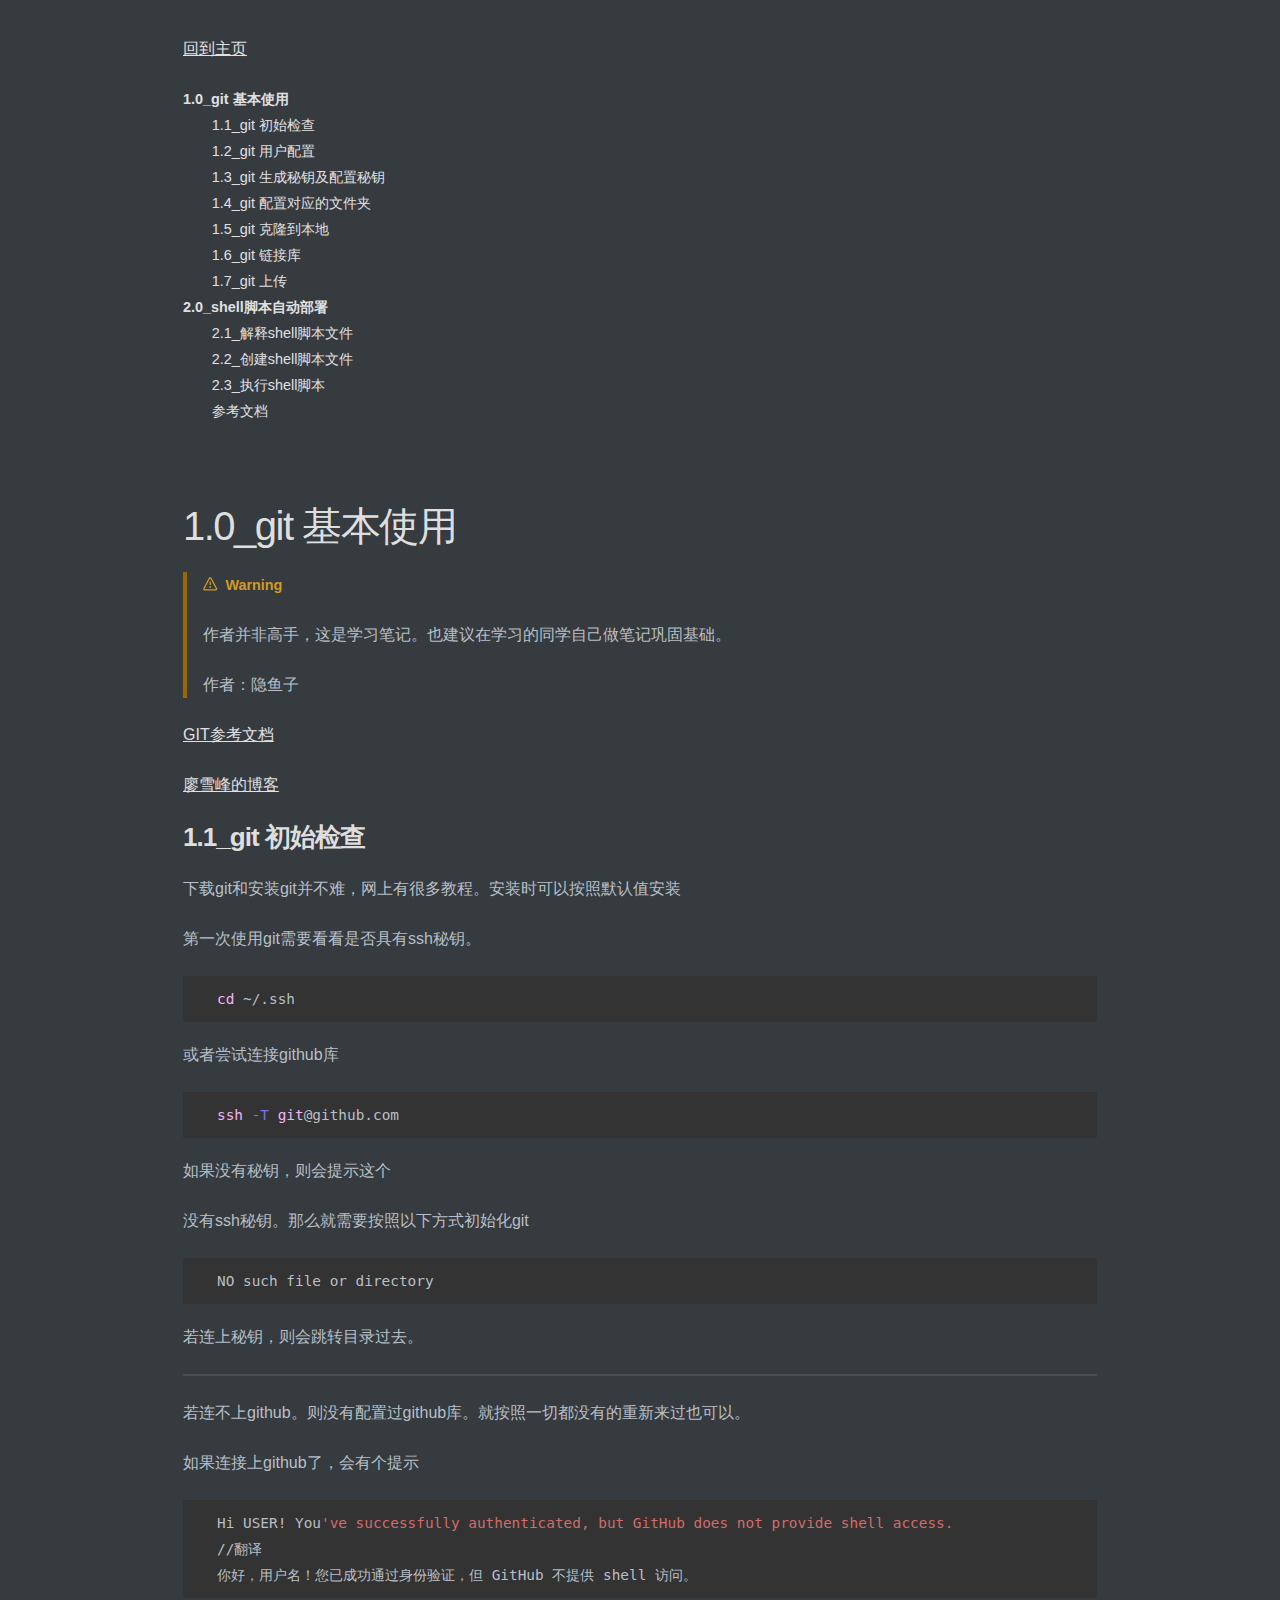
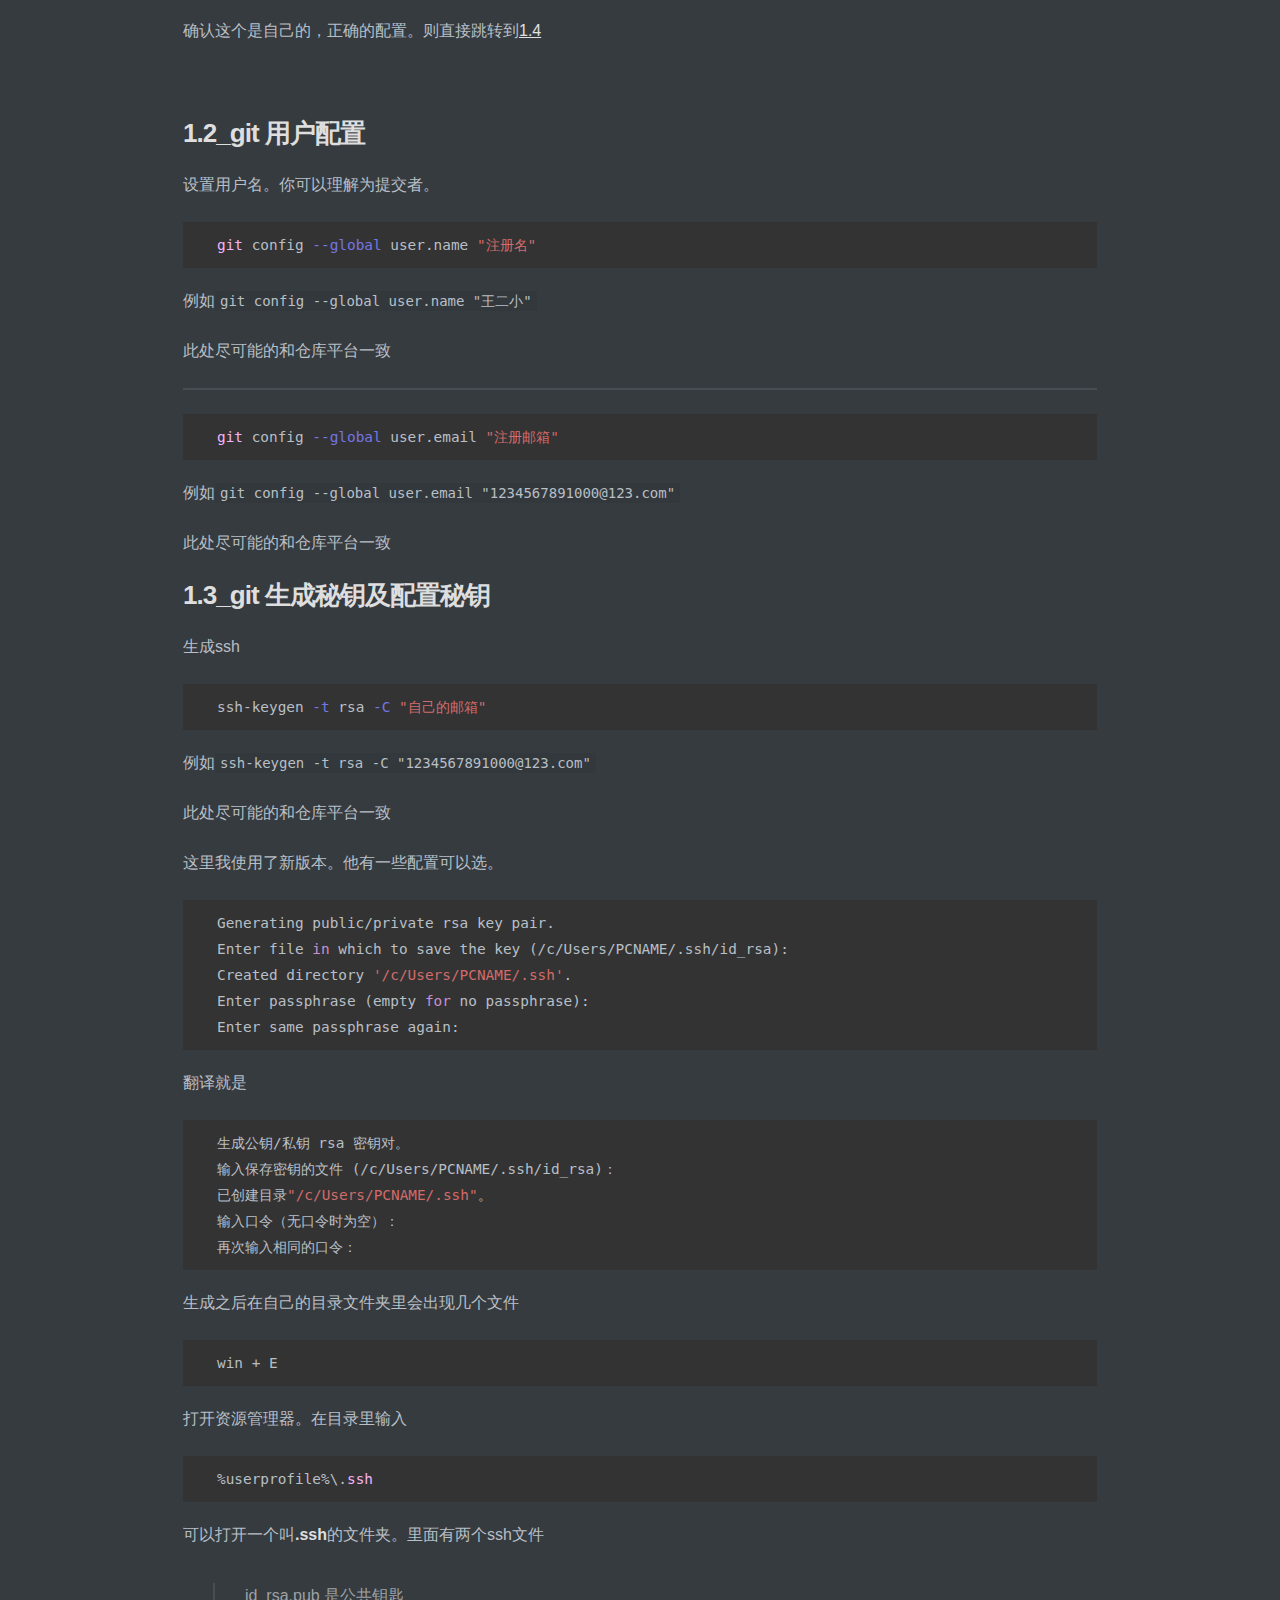
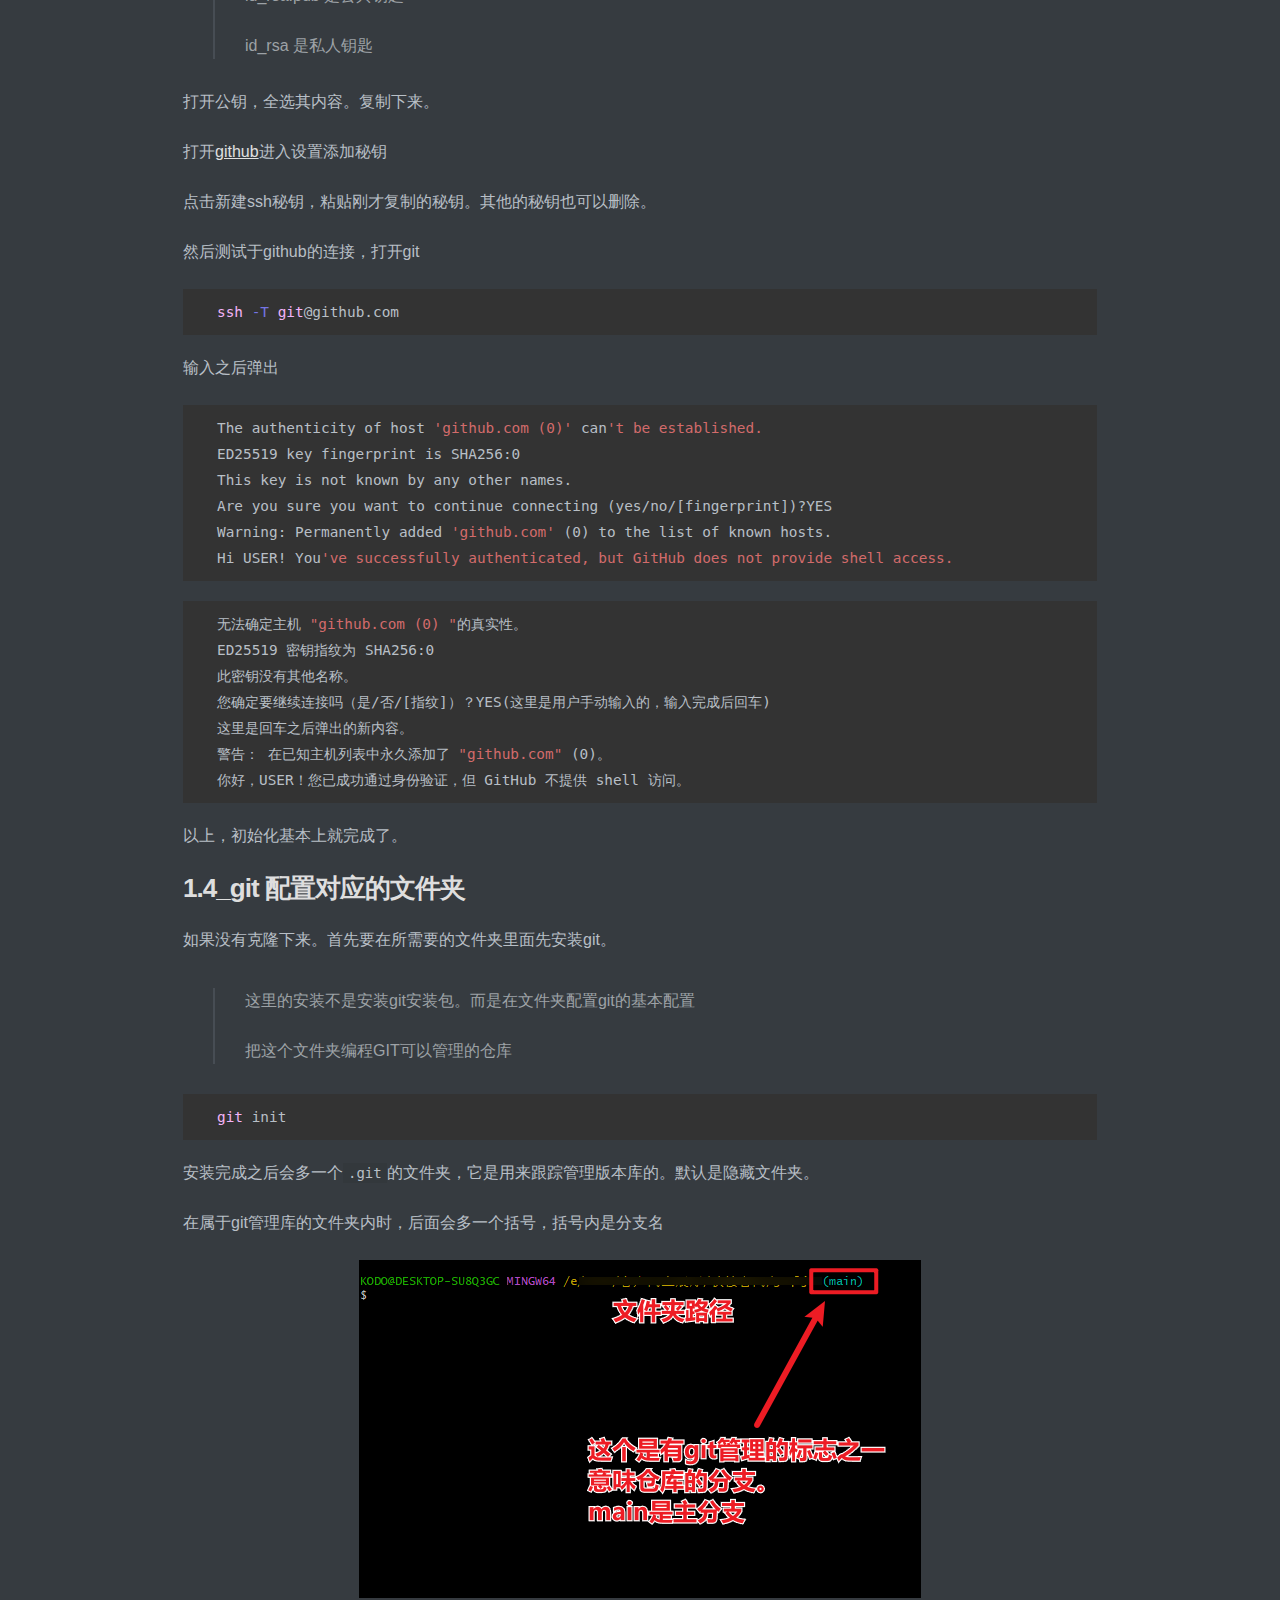
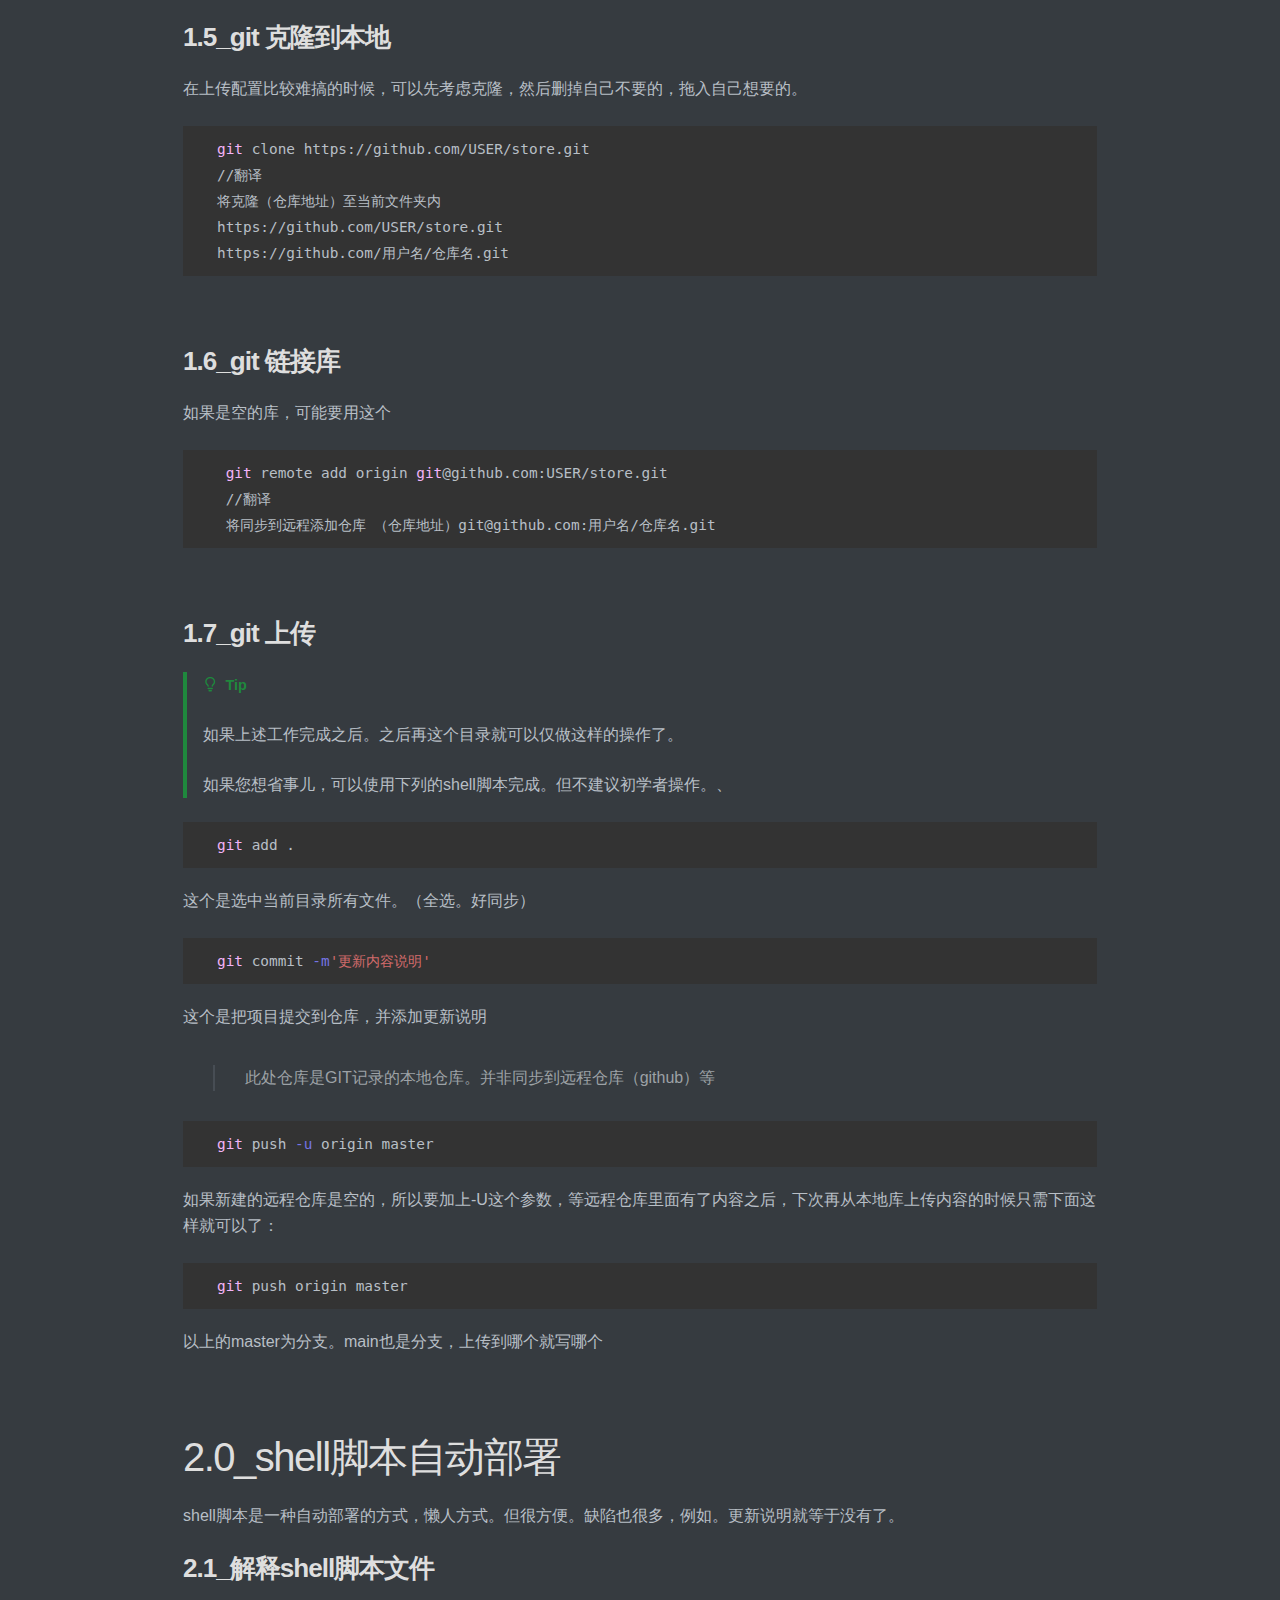
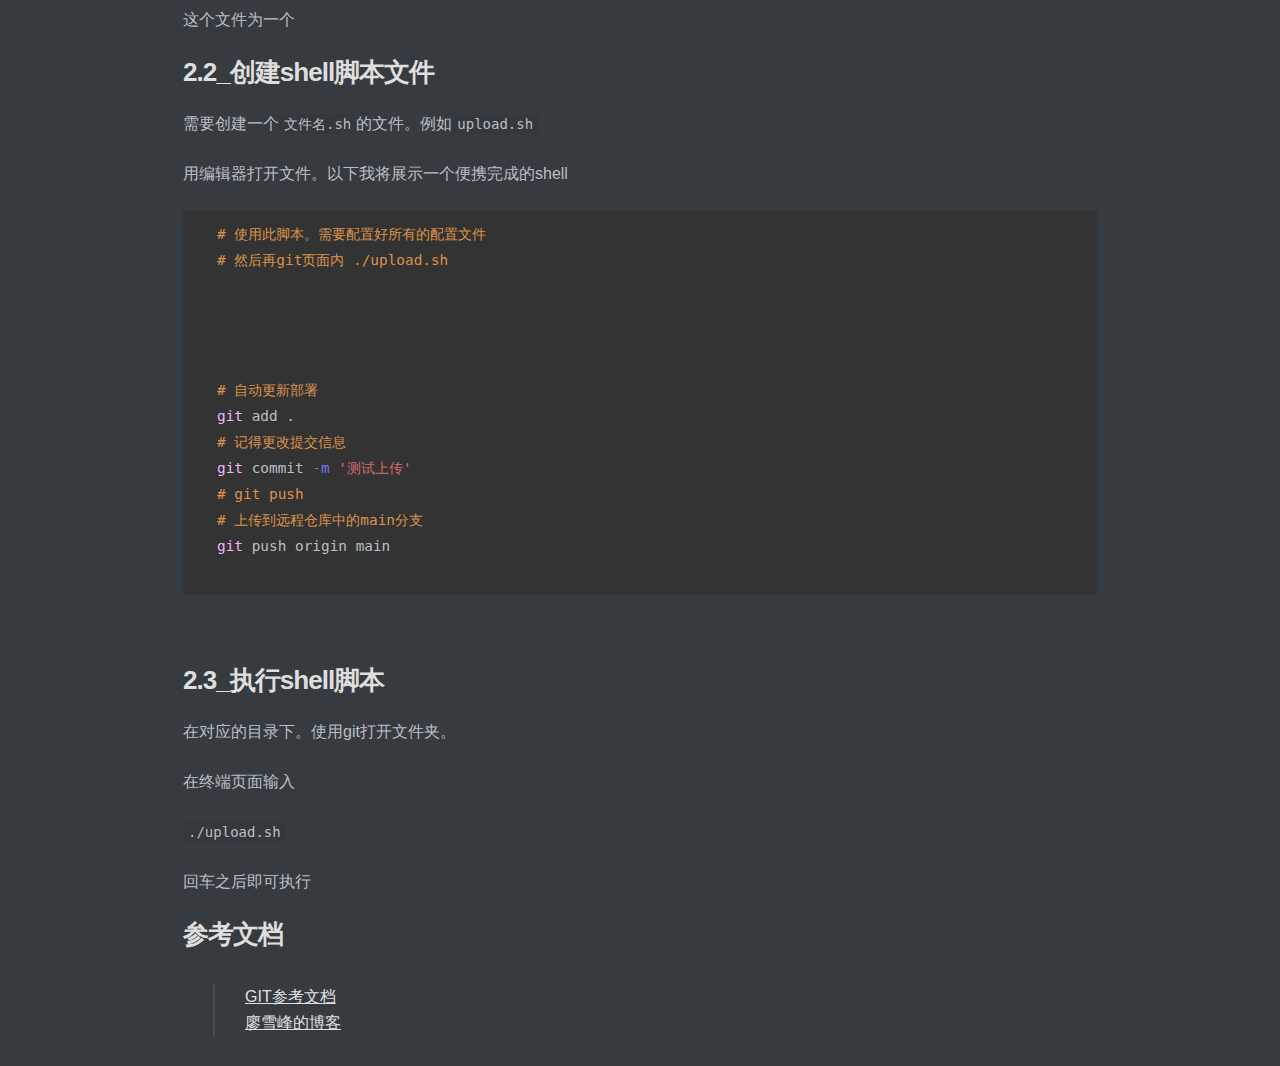
==== 000000000000——git使用配置/git使用配置.html @ 93b4f308 "修改主页，增加git教程页面。" ====
<!doctype html>
<html>
<head>
<meta charset='UTF-8'><meta name='viewport' content='width=device-width initial-scale=1'>

<style type='text/css'>html {overflow-x: initial !important;}:root { --bg-color: #ffffff; --text-color: #333333; --select-text-bg-color: #B5D6FC; --select-text-font-color: auto; --monospace: "Lucida Console",Consolas,"Courier",monospace; --title-bar-height: 20px; }
.mac-os-11 { --title-bar-height: 28px; }
html { font-size: 14px; background-color: var(--bg-color); color: var(--text-color); font-family: "Helvetica Neue", Helvetica, Arial, sans-serif; -webkit-font-smoothing: antialiased; }
h1, h2, h3, h4, h5 { white-space: pre-wrap; }
body { margin: 0px; padding: 0px; height: auto; inset: 0px; font-size: 1rem; line-height: 1.42857; overflow-x: hidden; background: inherit; }
iframe { margin: auto; }
a.url { word-break: break-all; }
a:active, a:hover { outline: 0px; }
.in-text-selection, ::selection { text-shadow: none; background: var(--select-text-bg-color); color: var(--select-text-font-color); }
#write { margin: 0px auto; height: auto; width: inherit; word-break: normal; overflow-wrap: break-word; position: relative; white-space: normal; overflow-x: visible; padding-top: 36px; }
#write.first-line-indent p { text-indent: 2em; }
#write.first-line-indent li p, #write.first-line-indent p * { text-indent: 0px; }
#write.first-line-indent li { margin-left: 2em; }
.for-image #write { padding-left: 8px; padding-right: 8px; }
body.typora-export { padding-left: 30px; padding-right: 30px; }
.typora-export .footnote-line, .typora-export li, .typora-export p { white-space: pre-wrap; }
.typora-export .task-list-item input { pointer-events: none; }
@media screen and (max-width: 500px) {
  body.typora-export { padding-left: 0px; padding-right: 0px; }
  #write { padding-left: 20px; padding-right: 20px; }
}
#write li > figure:last-child { margin-bottom: 0.5rem; }
#write ol, #write ul { position: relative; }
img { max-width: 100%; vertical-align: middle; image-orientation: from-image; }
button, input, select, textarea { color: inherit; font: inherit; }
input[type="checkbox"], input[type="radio"] { line-height: normal; padding: 0px; }
*, ::after, ::before { box-sizing: border-box; }
#write h1, #write h2, #write h3, #write h4, #write h5, #write h6, #write p, #write pre { width: inherit; }
#write h1, #write h2, #write h3, #write h4, #write h5, #write h6, #write p { position: relative; }
p { line-height: inherit; }
h1, h2, h3, h4, h5, h6 { break-after: avoid-page; break-inside: avoid; orphans: 4; }
p { orphans: 4; }
h1 { font-size: 2rem; }
h2 { font-size: 1.8rem; }
h3 { font-size: 1.6rem; }
h4 { font-size: 1.4rem; }
h5 { font-size: 1.2rem; }
h6 { font-size: 1rem; }
.md-math-block, .md-rawblock, h1, h2, h3, h4, h5, h6, p { margin-top: 1rem; margin-bottom: 1rem; }
.hidden { display: none; }
.md-blockmeta { color: rgb(204, 204, 204); font-weight: 700; font-style: italic; }
a { cursor: pointer; }
sup.md-footnote { padding: 2px 4px; background-color: rgba(238, 238, 238, 0.7); color: rgb(85, 85, 85); border-radius: 4px; cursor: pointer; }
sup.md-footnote a, sup.md-footnote a:hover { color: inherit; text-transform: inherit; text-decoration: inherit; }
#write input[type="checkbox"] { cursor: pointer; width: inherit; height: inherit; }
figure { overflow-x: auto; margin: 1.2em 0px; max-width: calc(100% + 16px); padding: 0px; }
figure > table { margin: 0px; }
thead, tr { break-inside: avoid; break-after: auto; }
thead { display: table-header-group; }
table { border-collapse: collapse; border-spacing: 0px; width: 100%; overflow: auto; break-inside: auto; text-align: left; }
table.md-table td { min-width: 32px; }
.CodeMirror-gutters { border-right: 0px; background-color: inherit; }
.CodeMirror-linenumber { user-select: none; }
.CodeMirror { text-align: left; }
.CodeMirror-placeholder { opacity: 0.3; }
.CodeMirror pre { padding: 0px 4px; }
.CodeMirror-lines { padding: 0px; }
div.hr:focus { cursor: none; }
#write pre { white-space: pre-wrap; }
#write.fences-no-line-wrapping pre { white-space: pre; }
#write pre.ty-contain-cm { white-space: normal; }
.CodeMirror-gutters { margin-right: 4px; }
.md-fences { font-size: 0.9rem; display: block; break-inside: avoid; text-align: left; overflow: visible; white-space: pre; background: inherit; position: relative !important; }
.md-fences-adv-panel { width: 100%; margin-top: 10px; text-align: center; padding-top: 0px; padding-bottom: 8px; overflow-x: auto; }
#write .md-fences.mock-cm { white-space: pre-wrap; }
.md-fences.md-fences-with-lineno { padding-left: 0px; }
#write.fences-no-line-wrapping .md-fences.mock-cm { white-space: pre; overflow-x: auto; }
.md-fences.mock-cm.md-fences-with-lineno { padding-left: 8px; }
.CodeMirror-line, twitterwidget { break-inside: avoid; }
svg { break-inside: avoid; }
.footnotes { opacity: 0.8; font-size: 0.9rem; margin-top: 1em; margin-bottom: 1em; }
.footnotes + .footnotes { margin-top: 0px; }
.md-reset { margin: 0px; padding: 0px; border: 0px; outline: 0px; vertical-align: top; background: 0px 0px; text-decoration: none; text-shadow: none; float: none; position: static; width: auto; height: auto; white-space: nowrap; cursor: inherit; -webkit-tap-highlight-color: transparent; line-height: normal; font-weight: 400; text-align: left; box-sizing: content-box; direction: ltr; }
li div { padding-top: 0px; }
blockquote { margin: 1rem 0px; }
li .mathjax-block, li p { margin: 0.5rem 0px; }
li blockquote { margin: 1rem 0px; }
li { margin: 0px; position: relative; }
blockquote > :last-child { margin-bottom: 0px; }
blockquote > :first-child, li > :first-child { margin-top: 0px; }
.footnotes-area { color: rgb(136, 136, 136); margin-top: 0.714rem; padding-bottom: 0.143rem; white-space: normal; }
#write .footnote-line { white-space: pre-wrap; }
@media print {
  body, html { border: 1px solid transparent; height: 99%; break-after: avoid; break-before: avoid; font-variant-ligatures: no-common-ligatures; }
  #write { margin-top: 0px; border-color: transparent !important; padding-top: 0px !important; padding-bottom: 0px !important; }
  .typora-export * { -webkit-print-color-adjust: exact; }
  .typora-export #write { break-after: avoid; }
  .typora-export #write::after { height: 0px; }
  .is-mac table { break-inside: avoid; }
  #write > p:nth-child(1) { margin-top: 0px; }
  .typora-export-show-outline .typora-export-sidebar { display: none; }
  figure { overflow-x: visible; }
}
.footnote-line { margin-top: 0.714em; font-size: 0.7em; }
a img, img a { cursor: pointer; }
pre.md-meta-block { font-size: 0.8rem; min-height: 0.8rem; white-space: pre-wrap; background: rgb(204, 204, 204); display: block; overflow-x: hidden; }
p > .md-image:only-child:not(.md-img-error) img, p > img:only-child { display: block; margin: auto; }
#write.first-line-indent p > .md-image:only-child:not(.md-img-error) img { left: -2em; position: relative; }
p > .md-image:only-child { display: inline-block; width: 100%; }
#write .MathJax_Display { margin: 0.8em 0px 0px; }
.md-math-block { width: 100%; }
.md-math-block:not(:empty)::after { display: none; }
.MathJax_ref { fill: currentcolor; }
[contenteditable="true"]:active, [contenteditable="true"]:focus, [contenteditable="false"]:active, [contenteditable="false"]:focus { outline: 0px; box-shadow: none; }
.md-task-list-item { position: relative; list-style-type: none; }
.task-list-item.md-task-list-item { padding-left: 0px; }
.md-task-list-item > input { position: absolute; top: 0px; left: 0px; margin-left: -1.2em; margin-top: calc(1em - 10px); border: none; }
.math { font-size: 1rem; }
.md-toc { min-height: 3.58rem; position: relative; font-size: 0.9rem; border-radius: 10px; }
.md-toc-content { position: relative; margin-left: 0px; }
.md-toc-content::after, .md-toc::after { display: none; }
.md-toc-item { display: block; color: rgb(65, 131, 196); }
.md-toc-item a { text-decoration: none; }
.md-toc-inner:hover { text-decoration: underline; }
.md-toc-inner { display: inline-block; cursor: pointer; }
.md-toc-h1 .md-toc-inner { margin-left: 0px; font-weight: 700; }
.md-toc-h2 .md-toc-inner { margin-left: 2em; }
.md-toc-h3 .md-toc-inner { margin-left: 4em; }
.md-toc-h4 .md-toc-inner { margin-left: 6em; }
.md-toc-h5 .md-toc-inner { margin-left: 8em; }
.md-toc-h6 .md-toc-inner { margin-left: 10em; }
@media screen and (max-width: 48em) {
  .md-toc-h3 .md-toc-inner { margin-left: 3.5em; }
  .md-toc-h4 .md-toc-inner { margin-left: 5em; }
  .md-toc-h5 .md-toc-inner { margin-left: 6.5em; }
  .md-toc-h6 .md-toc-inner { margin-left: 8em; }
}
a.md-toc-inner { font-size: inherit; font-style: inherit; font-weight: inherit; line-height: inherit; }
.footnote-line a:not(.reversefootnote) { color: inherit; }
.reversefootnote { font-family: ui-monospace, sans-serif; }
.md-attr { display: none; }
.md-fn-count::after { content: "."; }
code, pre, samp, tt { font-family: var(--monospace); }
kbd { margin: 0px 0.1em; padding: 0.1em 0.6em; font-size: 0.8em; color: rgb(36, 39, 41); background: rgb(255, 255, 255); border: 1px solid rgb(173, 179, 185); border-radius: 3px; box-shadow: rgba(12, 13, 14, 0.2) 0px 1px 0px, rgb(255, 255, 255) 0px 0px 0px 2px inset; white-space: nowrap; vertical-align: middle; }
.md-comment { color: rgb(162, 127, 3); opacity: 0.6; font-family: var(--monospace); }
code { text-align: left; vertical-align: initial; }
a.md-print-anchor { white-space: pre !important; border-width: initial !important; border-style: none !important; border-color: initial !important; display: inline-block !important; position: absolute !important; width: 1px !important; right: 0px !important; outline: 0px !important; background: 0px 0px !important; text-decoration: initial !important; text-shadow: initial !important; }
.os-windows.monocolor-emoji .md-emoji { font-family: "Segoe UI Symbol", sans-serif; }
.md-diagram-panel > svg { max-width: 100%; }
[lang="flow"] svg, [lang="mermaid"] svg { max-width: 100%; height: auto; }
[lang="mermaid"] .node text { font-size: 1rem; }
table tr th { border-bottom: 0px; }
video { max-width: 100%; display: block; margin: 0px auto; }
iframe { max-width: 100%; width: 100%; border: none; }
.highlight td, .highlight tr { border: 0px; }
mark { background: rgb(255, 255, 0); color: rgb(0, 0, 0); }
.md-html-inline .md-plain, .md-html-inline strong, mark .md-inline-math, mark strong { color: inherit; }
.md-expand mark .md-meta { opacity: 0.3 !important; }
mark .md-meta { color: rgb(0, 0, 0); }
@media print {
  .typora-export h1, .typora-export h2, .typora-export h3, .typora-export h4, .typora-export h5, .typora-export h6 { break-inside: avoid; }
}
.md-diagram-panel .messageText { stroke: none !important; }
.md-diagram-panel .start-state { fill: var(--node-fill); }
.md-diagram-panel .edgeLabel rect { opacity: 1 !important; }
.md-fences.md-fences-math { font-size: 1em; }
.md-fences-advanced:not(.md-focus) { padding: 0px; white-space: nowrap; border: 0px; }
.md-fences-advanced:not(.md-focus) { background: inherit; }
.typora-export-show-outline .typora-export-content { max-width: 1440px; margin: auto; display: flex; flex-direction: row; }
.typora-export-sidebar { width: 300px; font-size: 0.8rem; margin-top: 80px; margin-right: 18px; }
.typora-export-show-outline #write { --webkit-flex: 2; flex: 2 1 0%; }
.typora-export-sidebar .outline-content { position: fixed; top: 0px; max-height: 100%; overflow: hidden auto; padding-bottom: 30px; padding-top: 60px; width: 300px; }
@media screen and (max-width: 1024px) {
  .typora-export-sidebar, .typora-export-sidebar .outline-content { width: 240px; }
}
@media screen and (max-width: 800px) {
  .typora-export-sidebar { display: none; }
}
.outline-content li, .outline-content ul { margin-left: 0px; margin-right: 0px; padding-left: 0px; padding-right: 0px; list-style: none; overflow-wrap: anywhere; }
.outline-content ul { margin-top: 0px; margin-bottom: 0px; }
.outline-content strong { font-weight: 400; }
.outline-expander { width: 1rem; height: 1.42857rem; position: relative; display: table-cell; vertical-align: middle; cursor: pointer; padding-left: 4px; }
.outline-expander::before { content: ""; position: relative; font-family: Ionicons; display: inline-block; font-size: 8px; vertical-align: middle; }
.outline-item { padding-top: 3px; padding-bottom: 3px; cursor: pointer; }
.outline-expander:hover::before { content: ""; }
.outline-h1 > .outline-item { padding-left: 0px; }
.outline-h2 > .outline-item { padding-left: 1em; }
.outline-h3 > .outline-item { padding-left: 2em; }
.outline-h4 > .outline-item { padding-left: 3em; }
.outline-h5 > .outline-item { padding-left: 4em; }
.outline-h6 > .outline-item { padding-left: 5em; }
.outline-label { cursor: pointer; display: table-cell; vertical-align: middle; text-decoration: none; color: inherit; }
.outline-label:hover { text-decoration: underline; }
.outline-item:hover { border-color: rgb(245, 245, 245); background-color: var(--item-hover-bg-color); }
.outline-item:hover { margin-left: -28px; margin-right: -28px; border-left: 28px solid transparent; border-right: 28px solid transparent; }
.outline-item-single .outline-expander::before, .outline-item-single .outline-expander:hover::before { display: none; }
.outline-item-open > .outline-item > .outline-expander::before { content: ""; }
.outline-children { display: none; }
.info-panel-tab-wrapper { display: none; }
.outline-item-open > .outline-children { display: block; }
.typora-export .outline-item { padding-top: 1px; padding-bottom: 1px; }
.typora-export .outline-item:hover { margin-right: -8px; border-right: 8px solid transparent; }
.typora-export .outline-expander::before { content: "+"; font-family: inherit; top: -1px; }
.typora-export .outline-expander:hover::before, .typora-export .outline-item-open > .outline-item > .outline-expander::before { content: "−"; }
.typora-export-collapse-outline .outline-children { display: none; }
.typora-export-collapse-outline .outline-item-open > .outline-children, .typora-export-no-collapse-outline .outline-children { display: block; }
.typora-export-no-collapse-outline .outline-expander::before { content: "" !important; }
.typora-export-show-outline .outline-item-active > .outline-item .outline-label { font-weight: 700; }
.md-inline-math-container mjx-container { zoom: 0.95; }
mjx-container { break-inside: avoid; }
.md-alert.md-alert-note { border-left-color: rgb(9, 105, 218); }
.md-alert.md-alert-important { border-left-color: rgb(130, 80, 223); }
.md-alert.md-alert-warning { border-left-color: rgb(154, 103, 0); }
.md-alert.md-alert-tip { border-left-color: rgb(31, 136, 61); }
.md-alert.md-alert-caution { border-left-color: rgb(207, 34, 46); }
.md-alert { padding: 0px 1em; margin-bottom: 16px; color: inherit; border-left: 0.25em solid rgb(0, 0, 0); }
.md-alert-text-note { color: rgb(9, 105, 218); }
.md-alert-text-important { color: rgb(130, 80, 223); }
.md-alert-text-warning { color: rgb(154, 103, 0); }
.md-alert-text-tip { color: rgb(31, 136, 61); }
.md-alert-text-caution { color: rgb(207, 34, 46); }
.md-alert-text { font-size: 0.9rem; font-weight: 700; }
.md-alert-text svg { fill: currentcolor; position: relative; top: 0.125em; margin-right: 1ch; overflow: visible; }
.md-alert-text-container::after { content: attr(data-text); text-transform: capitalize; pointer-events: none; margin-right: 1ch; }


.CodeMirror { height: auto; }
.CodeMirror.cm-s-inner { background: inherit; }
.CodeMirror-scroll { overflow: auto hidden; z-index: 3; }
.CodeMirror-gutter-filler, .CodeMirror-scrollbar-filler { background-color: rgb(255, 255, 255); }
.CodeMirror-gutters { border-right: 1px solid rgb(221, 221, 221); background: inherit; white-space: nowrap; }
.CodeMirror-linenumber { padding: 0px 3px 0px 5px; text-align: right; color: rgb(153, 153, 153); }
.cm-s-inner .cm-keyword { color: rgb(119, 0, 136); }
.cm-s-inner .cm-atom, .cm-s-inner.cm-atom { color: rgb(34, 17, 153); }
.cm-s-inner .cm-number { color: rgb(17, 102, 68); }
.cm-s-inner .cm-def { color: rgb(0, 0, 255); }
.cm-s-inner .cm-variable { color: rgb(0, 0, 0); }
.cm-s-inner .cm-variable-2 { color: rgb(0, 85, 170); }
.cm-s-inner .cm-variable-3 { color: rgb(0, 136, 85); }
.cm-s-inner .cm-string { color: rgb(170, 17, 17); }
.cm-s-inner .cm-property { color: rgb(0, 0, 0); }
.cm-s-inner .cm-operator { color: rgb(152, 26, 26); }
.cm-s-inner .cm-comment, .cm-s-inner.cm-comment { color: rgb(170, 85, 0); }
.cm-s-inner .cm-string-2 { color: rgb(255, 85, 0); }
.cm-s-inner .cm-meta { color: rgb(85, 85, 85); }
.cm-s-inner .cm-qualifier { color: rgb(85, 85, 85); }
.cm-s-inner .cm-builtin { color: rgb(51, 0, 170); }
.cm-s-inner .cm-bracket { color: rgb(153, 153, 119); }
.cm-s-inner .cm-tag { color: rgb(17, 119, 0); }
.cm-s-inner .cm-attribute { color: rgb(0, 0, 204); }
.cm-s-inner .cm-header, .cm-s-inner.cm-header { color: rgb(0, 0, 255); }
.cm-s-inner .cm-quote, .cm-s-inner.cm-quote { color: rgb(0, 153, 0); }
.cm-s-inner .cm-hr, .cm-s-inner.cm-hr { color: rgb(153, 153, 153); }
.cm-s-inner .cm-link, .cm-s-inner.cm-link { color: rgb(0, 0, 204); }
.cm-negative { color: rgb(221, 68, 68); }
.cm-positive { color: rgb(34, 153, 34); }
.cm-header, .cm-strong { font-weight: 700; }
.cm-del { text-decoration: line-through; }
.cm-em { font-style: italic; }
.cm-link { text-decoration: underline; }
.cm-error { color: red; }
.cm-invalidchar { color: red; }
.cm-constant { color: rgb(38, 139, 210); }
.cm-defined { color: rgb(181, 137, 0); }
div.CodeMirror span.CodeMirror-matchingbracket { color: rgb(0, 255, 0); }
div.CodeMirror span.CodeMirror-nonmatchingbracket { color: rgb(255, 34, 34); }
.cm-s-inner .CodeMirror-activeline-background { background: inherit; }
.CodeMirror { position: relative; overflow: hidden; }
.CodeMirror-scroll { height: 100%; outline: 0px; position: relative; box-sizing: content-box; background: inherit; }
.CodeMirror-sizer { position: relative; }
.CodeMirror-gutter-filler, .CodeMirror-hscrollbar, .CodeMirror-scrollbar-filler, .CodeMirror-vscrollbar { position: absolute; z-index: 6; display: none; outline: 0px; }
.CodeMirror-vscrollbar { right: 0px; top: 0px; overflow: hidden; }
.CodeMirror-hscrollbar { bottom: 0px; left: 0px; overflow: auto hidden; }
.CodeMirror-scrollbar-filler { right: 0px; bottom: 0px; }
.CodeMirror-gutter-filler { left: 0px; bottom: 0px; }
.CodeMirror-gutters { position: absolute; left: 0px; top: 0px; padding-bottom: 10px; z-index: 3; overflow-y: hidden; }
.CodeMirror-gutter { white-space: normal; height: 100%; box-sizing: content-box; padding-bottom: 30px; margin-bottom: -32px; display: inline-block; }
.CodeMirror-gutter-wrapper { position: absolute; z-index: 4; background: 0px 0px !important; border: none !important; }
.CodeMirror-gutter-background { position: absolute; top: 0px; bottom: 0px; z-index: 4; }
.CodeMirror-gutter-elt { position: absolute; cursor: default; z-index: 4; }
.CodeMirror-lines { cursor: text; }
.CodeMirror pre { border-radius: 0px; border-width: 0px; background: 0px 0px; font-family: inherit; font-size: inherit; margin: 0px; white-space: pre; overflow-wrap: normal; color: inherit; z-index: 2; position: relative; overflow: visible; }
.CodeMirror-wrap pre { overflow-wrap: break-word; white-space: pre-wrap; word-break: normal; }
.CodeMirror-code pre { border-right: 30px solid transparent; width: fit-content; }
.CodeMirror-wrap .CodeMirror-code pre { border-right: none; width: auto; }
.CodeMirror-linebackground { position: absolute; inset: 0px; z-index: 0; }
.CodeMirror-linewidget { position: relative; z-index: 2; overflow: auto; }
.CodeMirror-wrap .CodeMirror-scroll { overflow-x: hidden; }
.CodeMirror-measure { position: absolute; width: 100%; height: 0px; overflow: hidden; visibility: hidden; }
.CodeMirror-measure pre { position: static; }
.CodeMirror div.CodeMirror-cursor { position: absolute; visibility: hidden; border-right: none; width: 0px; }
.CodeMirror div.CodeMirror-cursor { visibility: hidden; }
.CodeMirror-focused div.CodeMirror-cursor { visibility: inherit; }
.cm-searching { background: rgba(255, 255, 0, 0.4); }
span.cm-underlined { text-decoration: underline; }
span.cm-strikethrough { text-decoration: line-through; }
.cm-tw-syntaxerror { color: rgb(255, 255, 255); background-color: rgb(153, 0, 0); }
.cm-tw-deleted { text-decoration: line-through; }
.cm-tw-header5 { font-weight: 700; }
.cm-tw-listitem:first-child { padding-left: 10px; }
.cm-tw-box { border-style: solid; border-right-width: 1px; border-bottom-width: 1px; border-left-width: 1px; border-color: inherit; border-top-width: 0px !important; }
.cm-tw-underline { text-decoration: underline; }
@media print {
  .CodeMirror div.CodeMirror-cursor { visibility: hidden; }
}


:root {
  --mermaid-theme: night;
}

[lang='mermaid'] .label {
  color: #333;
}

/* CSS Document */

/** code highlight */

.cm-s-inner .cm-variable,
.cm-s-inner .cm-operator,
.cm-s-inner .cm-property {
    color: #b8bfc6;
}

.cm-s-inner .cm-keyword {
    color: #C88FD0;
}

.cm-s-inner .cm-tag {
    color: #7DF46A;
}

.cm-s-inner .cm-attribute {
    color: #7575E4;
}

.CodeMirror div.CodeMirror-cursor {
    border-left: 1px solid #b8bfc6;
    z-index: 3;
}

.cm-s-inner .cm-string {
    color: #D26B6B;
}

.cm-s-inner .cm-comment,
.cm-s-inner.cm-comment {
    color: #DA924A;
}

.cm-s-inner .cm-header,
.cm-s-inner .cm-def,
.cm-s-inner.cm-header,
.cm-s-inner.cm-def {
    color: #8d8df0;
}

.cm-s-inner .cm-quote,
.cm-s-inner.cm-quote {
    color: #57ac57;
}

.cm-s-inner .cm-hr {
    color: #d8d5d5;
}

.cm-s-inner .cm-link {
    color: #d3d3ef;
}

.cm-s-inner .cm-negative {
    color: #d95050;
}

.cm-s-inner .cm-positive {
    color: #50e650;
}

.cm-s-inner .cm-string-2 {
    color: #f50;
}

.cm-s-inner .cm-meta,
.cm-s-inner .cm-qualifier {
    color: #b7b3b3;
}

.cm-s-inner .cm-builtin {
    color: #f3b3f8;
}

.cm-s-inner .cm-bracket {
    color: #997;
}

.cm-s-inner .cm-atom,
.cm-s-inner.cm-atom {
    color: #84B6CB;
}

.cm-s-inner .cm-number {
    color: #64AB8F;
}

.cm-s-inner .cm-variable {
    color: #b8bfc6;
}

.cm-s-inner .cm-variable-2 {
    color: #9FBAD5;
}

.cm-s-inner .cm-variable-3 {
    color: #1cc685;
}

.CodeMirror-selectedtext,
.CodeMirror-selected {
    background: #4a89dc;
    color: #fff !important;
    text-shadow: none;
}

.CodeMirror-gutters {
    border-right: none;
}

/* CSS Document */

/** markdown source **/
.cm-s-typora-default .cm-header, 
.cm-s-typora-default .cm-property
{
    color: #cebcca;
}

.CodeMirror.cm-s-typora-default div.CodeMirror-cursor{
    border-left: 3px solid #b8bfc6;
}

.cm-s-typora-default .cm-comment {
    color: #9FB1FF;
}

.cm-s-typora-default .cm-string {
    color: #A7A7D9
}

.cm-s-typora-default .cm-atom, .cm-s-typora-default .cm-number {
    color: #848695;
    font-style: italic;
}

.cm-s-typora-default .cm-link {
    color: #95B94B;
}

.cm-s-typora-default .CodeMirror-activeline-background {
    background: rgba(51, 51, 51, 0.72);
}

.cm-s-typora-default .cm-comment, .cm-s-typora-default .cm-code {
	color: #8aa1e1;
}@import "";
@import "";
@import "";

:root {
    --bg-color:  #363B40;
    --side-bar-bg-color: #2E3033;
    --text-color: #b8bfc6;

    --select-text-bg-color:#4a89dc;

    --item-hover-bg-color: #0a0d16;
    --control-text-color: #b7b7b7;
    --control-text-hover-color: #eee;
    --window-border: 1px solid #555;

    --active-file-bg-color: rgb(34, 34, 34);
    --active-file-border-color: #8d8df0;

    --primary-color: #a3d5fe;

    --active-file-text-color: white;
    --item-hover-bg-color: #70717d;
    --item-hover-text-color: white;
    --primary-color: #6dc1e7;

    --rawblock-edit-panel-bd: #333;

    --search-select-bg-color: #428bca;
}

html {
    font-size: 16px;
    -webkit-font-smoothing: antialiased;
}

html,
body {
    -webkit-text-size-adjust: 100%;
    -ms-text-size-adjust: 100%;
    background: #363B40;
    background: var(--bg-color);
    fill: currentColor;
    line-height: 1.625rem;
}

#write {
    max-width: 914px;
}


@media only screen and (min-width: 1400px) {
	#write {
		max-width: 1024px;
	}
}

@media only screen and (min-width: 1800px) {
	#write {
		max-width: 1200px;
	}
}

html,
body,
button,
input,
select,
textarea,
div.code-tooltip-content {
    color: #b8bfc6;
    border-color: transparent;
}

div.code-tooltip,
.md-hover-tip .md-arrow:after {
    background: #333;
}

.native-window #md-notification {
    border: 1px solid #70717d;
}

.popover.bottom > .arrow:after {
    border-bottom-color: #333;
}

html,
body,
button,
input,
select,
textarea {
    font-family: "Helvetica Neue", Helvetica, Arial, 'Segoe UI Emoji', sans-serif;
}

hr {
    height: 2px;
    border: 0;
    margin: 24px 0 !important;
}

h1,
h2,
h3,
h4,
h5,
h6 {
    font-family: "Lucida Grande", "Corbel", sans-serif;
    font-weight: normal;
    clear: both;
    -ms-word-wrap: break-word;
    word-wrap: break-word;
    margin: 0;
    padding: 0;
    color: #DEDEDE
}

h1 {
    font-size: 2.5rem;
    /* 36px */
    line-height: 2.75rem;
    /* 40px */
    margin-bottom: 1.5rem;
    /* 24px */
    letter-spacing: -1.5px;
}

h2 {
    font-size: 1.63rem;
    /* 24px */
    line-height: 1.875rem;
    /* 30px */
    margin-bottom: 1.5rem;
    /* 24px */
    letter-spacing: -1px;
    font-weight: bold;
}

h3 {
    font-size: 1.17rem;
    /* 18px */
    line-height: 1.5rem;
    /* 24px */
    margin-bottom: 1.5rem;
    /* 24px */
    letter-spacing: -1px;
    font-weight: bold;
}

h4 {
    font-size: 1.12rem;
    /* 16px */
    line-height: 1.375rem;
    /* 22px */
    margin-bottom: 1.5rem;
    /* 24px */
    color: white;
}

h5 {
    font-size: 0.97rem;
    /* 16px */
    line-height: 1.25rem;
    /* 22px */
    margin-bottom: 1.5rem;
    /* 24px */
    font-weight: bold;
}

h6 {
    font-size: 0.93rem;
    /* 16px */
    line-height: 1rem;
    /* 16px */
    margin-bottom: 0.75rem;
    color: white;
}

@media (min-width: 980px) {
    h3.md-focus:before,
    h4.md-focus:before,
    h5.md-focus:before,
    h6.md-focus:before {
        color: #ddd;
        border: 1px solid #ddd;
        border-radius: 3px;
        position: absolute;
        left: -1.642857143rem;
        top: .357142857rem;
        float: left;
        font-size: 9px;
        padding-left: 2px;
        padding-right: 2px;
        vertical-align: bottom;
        font-weight: normal;
        line-height: normal;
    }

    h3.md-focus:before {
        content: 'h3';
    }

    h4.md-focus:before {
        content: 'h4';
    }

    h5.md-focus:before {
        content: 'h5';
        top: 0px;
    }

    h6.md-focus:before {
        content: 'h6';
        top: 0px;
    }
}

a {
    text-decoration: none;
    outline: 0;
}

a:hover {
    outline: 0;
}

a:focus {
    outline: thin dotted;
}

sup.md-footnote {
    background-color: #555;
    color: #ddd;
}

p {
    -ms-word-wrap: break-word;
    word-wrap: break-word;
}

p,
ul,
dd,
ol,
hr,
address,
pre,
table,
iframe,
.wp-caption,
.wp-audio-shortcode,
.wp-video-shortcode {
    margin-top: 0;
    margin-bottom: 1.5rem;
    /* 24px */
}

audio:not([controls]) {
    display: none;
}

[hidden] {
    display: none;
}

::-moz-selection {
    background: #4a89dc;
    color: #fff;
    text-shadow: none;
}

*.in-text-selection,
::selection {
    background: #4a89dc;
    color: #fff;
    text-shadow: none;
}

ul,
ol {
    padding: 0 0 0 1.875rem;
    /* 30px */
}

ul {
    list-style: square;
}

ol {
    list-style: decimal;
}

ul ul,
ol ol,
ul ol,
ol ul {
    margin: 0;
}

b,
th,
dt,
strong {
    font-weight: bold;
}

i,
em,
dfn,
cite {
    font-style: italic;
}

blockquote {
    padding-left: 1.875rem;
    margin: 0 0 1.875rem 1.875rem;
    border-left: solid 2px #474d54;
    padding-left: 30px;
    margin-top: 35px;
}

pre,
code,
kbd,
tt,
var {
    font-size: 0.875em;
    font-family: Monaco, Consolas, "Andale Mono", "DejaVu Sans Mono", monospace;
}

code,
tt,
var {
    background: rgba(0, 0, 0, 0.05);
}

kbd {
    padding: 2px 4px;
    font-size: 90%;
    color: #fff;
    background-color: #333;
    border-radius: 3px;
    box-shadow: inset 0 -1px 0 rgba(0,0,0,.25);
}

pre.md-fences {
    padding: 10px 10px 10px 30px;
    margin-bottom: 20px;
    background: #333;
}

.CodeMirror-gutters {
    background: #333;
    border-right: 1px solid transparent;
}

.enable-diagrams pre.md-fences[lang="sequence"] .code-tooltip,
.enable-diagrams pre.md-fences[lang="flow"] .code-tooltip,
.enable-diagrams pre.md-fences[lang="mermaid"] .code-tooltip {
    bottom: -2.2em;
    right: 4px;
}

code,
kbd,
tt,
var {
    padding: 2px 5px;
}

table {
    max-width: 100%;
    width: 100%;
    border-collapse: collapse;
    border-spacing: 0;
}

th,
td {
    padding: 5px 10px;
    vertical-align: top;
}

a {
    -webkit-transition: all .2s ease-in-out;
    transition: all .2s ease-in-out;
}

hr {
    background: #474d54;
    /* variable */
}

h1 {
    margin-top: 2em;
}

a {
    color: #e0e0e0;
    text-decoration: underline;
}

a:hover {
    color: #fff;
}

.md-inline-math script {
    color: #81b1db;
}

b,
th,
dt,
strong {
    color: #DEDEDE;
    /* variable */
}

mark {
    background: #D3D40E;
}

blockquote {
    color: #9DA2A6;
}

table a {
    color: #DEDEDE;
    /* variable */
}

th,
td {
    border: solid 1px #474d54;
    /* variable */
}

.task-list {
    padding-left: 0;
}

.md-task-list-item {
    padding-left: 1.25rem;
}

.md-task-list-item > input {
    top: auto;
}

.md-task-list-item > input:before {
    content: "";
    display: inline-block;
    width: 0.875rem;
    height: 0.875rem;
    vertical-align: middle;
    text-align: center;
    border: 1px solid #b8bfc6;
    background-color: #363B40;
    margin-top: -0.4rem;
}

.md-task-list-item > input:checked:before,
.md-task-list-item > input[checked]:before {
    content: '\221A';
    /*◘*/
    font-size: 0.625rem;
    line-height: 0.625rem;
    color: #DEDEDE;
}

/** quick open **/
.auto-suggest-container {
    border: 0px;
    background-color: #525C65;
}

#typora-quick-open {
    background-color: #525C65;
}

#typora-quick-open input{
    background-color: #525C65;
    border: 0;
    border-bottom: 1px solid grey;
}

.typora-quick-open-item {
    background-color: inherit;
    color: inherit;
}

.typora-quick-open-item.active,
.typora-quick-open-item:hover {
    background-color: #4D8BDB;
    color: white;
}

.typora-quick-open-item:hover {
    background-color: rgba(77, 139, 219, 0.8);
}

.typora-search-spinner > div {
  background-color: #fff;
}

#write pre.md-meta-block {
    border-bottom: 1px dashed #ccc;
    background: transparent;
    padding-bottom: 0.6em;
    line-height: 1.6em;
}

.btn,
.btn .btn-default {
    background: transparent;
    color: #b8bfc6;
}

.ty-table-edit {
    border-top: 1px solid gray;
    background-color: #363B40;
}

.popover-title {
    background: transparent;
}

.md-image>.md-meta {
    color: #BBBBBB;
    background: transparent;
}

.md-expand.md-image>.md-meta {
    color: #DDD;
}

#write>h3:before,
#write>h4:before,
#write>h5:before,
#write>h6:before {
    border: none;
    border-radius: 0px;
    color: #888;
    text-decoration: underline;
    left: -1.4rem;
    top: 0.2rem;
}

#write>h3.md-focus:before {
    top: 2px;
}

#write>h4.md-focus:before {
    top: 2px;
}

.md-toc-item {
    color: #A8C2DC;
}

#write div.md-toc-tooltip {
    background-color: #363B40;
}

.dropdown-menu .btn:hover,
.dropdown-menu .btn:focus,
.md-toc .btn:hover,
.md-toc .btn:focus {
    color: white;
    background: black;
}

#toc-dropmenu {
    background: rgba(50, 54, 59, 0.93);
    border: 1px solid rgba(253, 253, 253, 0.15);
}

#toc-dropmenu .divider {
    background-color: #9b9b9b;
}

.outline-expander:before {
    top: 2px;
}

#typora-sidebar {
    box-shadow: none;
    border-right: 1px dashed;
    border-right: none;
}

.sidebar-tabs {
    border-bottom:0;
}

#typora-sidebar:hover .outline-title-wrapper {
    border-left: 1px dashed;
}

.outline-title-wrapper .btn {
    color: inherit;
}

.outline-item:hover {
    border-color: #363B40;
    background-color: #363B40;
    color: white;
}

h1.md-focus .md-attr,
h2.md-focus .md-attr,
h3.md-focus .md-attr,
h4.md-focus .md-attr,
h5.md-focus .md-attr,
h6.md-focus .md-attr,
.md-header-span .md-attr {
    color: #8C8E92;
    display: inline;
}

.md-comment {
    color: #5a95e3;
    opacity: 0.8;
}

.md-inline-math svg {
    color: #b8bfc6;
}

#math-inline-preview .md-arrow:after {
    background: black;
}

.modal-content {
    background: var(--bg-color);
    border: 0;
}

.modal-title {
    font-size: 1.5em;
}

.modal-content input {
    background-color: rgba(26, 21, 21, 0.51);
    color: white;
}

.modal-content .input-group-addon {
    color: white;
}

.modal-backdrop {
    background-color: rgba(174, 174, 174, 0.7);
}

.modal-content .btn-primary {
    border-color: var(--primary-color);
}

.md-table-resize-popover {
    background-color: #333;
}

.form-inline .input-group .input-group-addon {
    color: white;
}

#md-searchpanel {
    border-bottom: 1px dashed grey;
}

/** UI for electron */

.context-menu,
#spell-check-panel,
#footer-word-count-info {
    background-color: #42464A;
}

.context-menu.dropdown-menu .divider,
.dropdown-menu .divider {
    background-color: #777777;
    opacity: 1;
}

footer {
    color: inherit;
}

@media (max-width: 1000px) {
    footer {
        border-top: none;
    }
    footer:hover {
        color: inherit;
    }
}

#file-info-file-path .file-info-field-value:hover {
    background-color: #555;
    color: #dedede;
}

.megamenu-content,
.megamenu-opened header {
    background: var(--bg-color);
}

.megamenu-menu-panel h2,
.megamenu-menu-panel h1,
.long-btn {
    color: inherit;
}

.megamenu-menu-panel input[type='text'] {
    background: inherit;
    border: 0;
    border-bottom: 1px solid;
}

#recent-file-panel-action-btn {
    background: inherit;
    border: 1px grey solid;
}

.megamenu-menu-panel .dropdown-menu > li > a {
    color: inherit;
    background-color: #2F353A;
    text-decoration: none;
}

.megamenu-menu-panel table td:nth-child(1) {
    color: inherit;
    font-weight: bold;
}

.megamenu-menu-panel tbody tr:hover td:nth-child(1) {
    color: white;
}

.modal-footer .btn-default, 
.modal-footer .btn-primary,
.modal-footer .btn-default:not(:hover) {
    border: 1px solid;
    border-color: transparent;
}

.btn-primary {
    color: white;
}

.btn-default:hover, .btn-default:focus, .btn-default.focus, .btn-default:active, .btn-default.active, .open > .dropdown-toggle.btn-default {
    color: white;
    border: 1px solid #ddd;
    background-color: inherit;
}

.modal-header {
    border-bottom: 0;
}

.modal-footer {
    border-top: 0;
}

#recent-file-panel tbody tr:nth-child(2n-1) {
    background-color: transparent !important;
}

.megamenu-menu-panel tbody tr:hover td:nth-child(2) {
    color: inherit;
}

.megamenu-menu-panel .btn {
    border: 1px solid #eee;
    background: transparent;
}

.mouse-hover .toolbar-icon.btn:hover,
#w-full.mouse-hover,
#w-pin.mouse-hover {
    background-color: inherit;
}

.typora-node::-webkit-scrollbar {
    width: 5px;
}

.typora-node::-webkit-scrollbar-thumb:vertical {
    background: rgba(250, 250, 250, 0.3);
}

.typora-node::-webkit-scrollbar-thumb:vertical:active {
    background: rgba(250, 250, 250, 0.5);
}

#w-unpin {
    background-color: #4182c4;
}

#top-titlebar, #top-titlebar * {
    color: var(--item-hover-text-color);
}

.typora-sourceview-on #toggle-sourceview-btn,
#footer-word-count:hover,
.ty-show-word-count #footer-word-count {
    background: #333333;
}

#toggle-sourceview-btn:hover {
    color: #eee;
    background: #333333;
}

/** focus mode */
.on-focus-mode .md-end-block:not(.md-focus):not(.md-focus-container) * {
    color: #686868 !important;
}

.on-focus-mode .md-end-block:not(.md-focus) img,
.on-focus-mode .md-task-list-item:not(.md-focus-container)>input {
    opacity: #686868 !important;
}

.on-focus-mode li[cid]:not(.md-focus-container){
    color: #686868;
}

.on-focus-mode .md-fences.md-focus .CodeMirror-code>*:not(.CodeMirror-activeline) *,
.on-focus-mode .CodeMirror.cm-s-inner:not(.CodeMirror-focused) * {
    color: #686868 !important;
}

.on-focus-mode .md-focus,
.on-focus-mode .md-focus-container {
    color: #fff;
}

.on-focus-mode #typora-source .CodeMirror-code>*:not(.CodeMirror-activeline) * {
    color: #686868 !important;
}


/*diagrams*/
#write .md-focus .md-diagram-panel {
    border: 1px solid #ddd;
    margin-left: -1px;
    width: calc(100% + 2px);
}

/*diagrams*/
#write .md-focus.md-fences-with-lineno .md-diagram-panel {
    margin-left: auto;
}

.md-diagram-panel-error {
    color: #f1908e;
}

.active-tab-files #info-panel-tab-file,
.active-tab-files #info-panel-tab-file:hover,
.active-tab-outline #info-panel-tab-outline,
.active-tab-outline #info-panel-tab-outline:hover {
    color: #eee;
}

.sidebar-footer-item:hover,
.footer-item:hover {
    background: inherit;
    color: white;
}

.ty-side-sort-btn.active,
.ty-side-sort-btn:hover,
.selected-folder-menu-item a:after {
    color: white;
}

#sidebar-files-menu {
    border:solid 1px;
    box-shadow: 4px 4px 20px rgba(0, 0, 0, 0.79);
    background-color: var(--bg-color);
}

.file-list-item {
    border-bottom:none;
}

.file-list-item-summary {
    opacity: 1;
}

.file-list-item.active:first-child {
    border-top: none;
}

.file-node-background {
    height: 32px;
}

.file-library-node.active>.file-node-content,
.file-list-item.active {
    color: white;
    color: var(--active-file-text-color);
}

.file-library-node.active>.file-node-background{
    background-color: rgb(34, 34, 34);
    background-color: var(--active-file-bg-color);
}
.file-list-item.active {
    background-color: rgb(34, 34, 34);
    background-color: var(--active-file-bg-color);
}

#ty-tooltip {
    background-color: black;
    color: #eee;
}

.md-task-list-item>input {
    margin-left: -1.3em;
    margin-top: 0.3rem;
    -webkit-appearance: none;
}

.md-mathjax-midline {
    background-color: #57616b;
    border-bottom: none;
}

footer.ty-footer {
    border-color: #656565;
}

.ty-preferences .btn-default {
    background: transparent;
}
.ty-preferences .btn-default:hover {
    background: #57616b;
}

.ty-preferences select {
    border: 1px solid #989698;
    height: 21px;
}

.ty-preferences .nav-group-item.active,
.export-item.active,
.export-items-list-control,
.export-detail {
    background: var(--item-hover-bg-color);
}

.ty-preferences input[type="search"] {
    border-color: #333;
    background: #333;
    line-height: 22px;
    border-radius: 6px;
    color: white;
}

.ty-preferences input[type="search"]:focus {
    box-shadow: none;
}

[data-is-directory="true"] .file-node-content {
    margin-bottom: 0;
}

.file-node-title {
    line-height: 22px;
}

.html-for-mac .file-node-open-state, .html-for-mac .file-node-icon {
    line-height: 26px;
}

::-webkit-scrollbar-thumb {
    background: rgba(230, 230, 230, 0.30);
}

::-webkit-scrollbar-thumb:active {
    background: rgba(230, 230, 230, 0.50);
}

#typora-sidebar:hover div.sidebar-content-content::-webkit-scrollbar-thumb:horizontal {
    background: rgba(230, 230, 230, 0.30);
}

.nav-group-item:active {
    background-color: #474d54 !important;
}

.md-search-hit {
    background: rgba(199, 140, 60, 0.81);
    color: #eee;
}

.md-search-hit * {
    color: #eee;
}

#md-searchpanel input {
    color: white;
}

.modal-backdrop.in {
    opacity: 1;
    backdrop-filter: blur(1px);
}

.clear-btn-icon {
    top: 8px;
}

/* try fix https://github.com/typora/typora-issues/issues/5253 */
.file-node-expanded>.file-node-children {
    display: grid;
  }

.md-alert-text-note {
    color: rgb(47, 129, 247);
}
.md-alert-text-important {
    color: rgb(163, 113, 247);
}
.md-alert-text-warning {
    color:  rgb(210, 153, 34);
}


</style><title>git使用配置</title>
</head>
<body class='typora-export os-windows'><div class='typora-export-content'>
<div id='write'  class=''><p><a href='../index.html'><span>回到主页</span></a></p><div class='md-toc' mdtype='toc'><p class="md-toc-content" role="list"><span role="listitem" class="md-toc-item md-toc-h1" data-ref="n3"><a class="md-toc-inner" href="#10git-基本使用">1.0_git 基本使用</a></span><span role="listitem" class="md-toc-item md-toc-h2" data-ref="n10"><a class="md-toc-inner" href="#11git-初始检查">1.1_git 初始检查</a></span><span role="listitem" class="md-toc-item md-toc-h2" data-ref="n26"><a class="md-toc-inner" href="#12git-用户配置">1.2_git 用户配置</a></span><span role="listitem" class="md-toc-item md-toc-h2" data-ref="n35"><a class="md-toc-inner" href="#13git-生成秘钥及配置秘钥">1.3_git 生成秘钥及配置秘钥</a></span><span role="listitem" class="md-toc-item md-toc-h2" data-ref="n62"><a class="md-toc-inner" href="#14git-配置对应的文件夹">1.4_git 配置对应的文件夹</a></span><span role="listitem" class="md-toc-item md-toc-h2" data-ref="n72"><a class="md-toc-inner" href="#15git-克隆到本地">1.5_git 克隆到本地</a></span><span role="listitem" class="md-toc-item md-toc-h2" data-ref="n76"><a class="md-toc-inner" href="#16git-链接库">1.6_git 链接库</a></span><span role="listitem" class="md-toc-item md-toc-h2" data-ref="n80"><a class="md-toc-inner" href="#17git-上传">1.7_git 上传</a></span><span role="listitem" class="md-toc-item md-toc-h1" data-ref="n95"><a class="md-toc-inner" href="#20shell脚本自动部署">2.0_shell脚本自动部署</a></span><span role="listitem" class="md-toc-item md-toc-h2" data-ref="n97"><a class="md-toc-inner" href="#21解释shell脚本文件">2.1_解释shell脚本文件</a></span><span role="listitem" class="md-toc-item md-toc-h2" data-ref="n99"><a class="md-toc-inner" href="#22创建shell脚本文件">2.2_创建shell脚本文件</a></span><span role="listitem" class="md-toc-item md-toc-h2" data-ref="n104"><a class="md-toc-inner" href="#23执行shell脚本">2.3_执行shell脚本</a></span><span role="listitem" class="md-toc-item md-toc-h2" data-ref="n109"><a class="md-toc-inner" href="#参考文档">参考文档</a></span></p></div><h1 id='10git-基本使用'><span>1.0_git 基本使用</span></h1><div class="md-alert md-alert-warning warning"><p><span class='md-alert-text md-alert-text-warning'><svg viewBox="0 0 16 16" version="1.1" width="1em" height="1em" aria-hidden="true"><path d="M6.457 1.047c.659-1.234 2.427-1.234 3.086 0l6.082 11.378A1.75 1.75 0 0 1 14.082 15H1.918a1.75 1.75 0 0 1-1.543-2.575Zm1.763.707a.25.25 0 0 0-.44 0L1.698 13.132a.25.25 0 0 0 .22.368h12.164a.25.25 0 0 0 .22-.368Zm.53 3.996v2.5a.75.75 0 0 1-1.5 0v-2.5a.75.75 0 0 1 1.5 0ZM9 11a1 1 0 1 1-2 0 1 1 0 0 1 2 0Z"></path></svg>Warning</span><br></p><p><span>作者并非高手，这是学习笔记。也建议在学习的同学自己做笔记巩固基础。</span></p><p><span>作者：隐鱼子</span></p></div><p><a href='https://blog.csdn.net/zamamiro/article/details/70172900'><span>GIT参考文档</span></a></p><p><a href='https://www.liaoxuefeng.com/wiki/896043488029600'><span>廖雪峰的博客</span></a></p><h2 id='11git-初始检查'><span>1.1_git 初始检查</span></h2><p><span>下载git和安装git并不难，网上有很多教程。安装时可以按照默认值安装</span></p><p><span>第一次使用git需要看看是否具有ssh秘钥。</span></p><pre class="md-fences md-end-block ty-contain-cm modeLoaded" spellcheck="false" lang="shell"><div class="CodeMirror cm-s-inner cm-s-null-scroll CodeMirror-wrap" lang="shell"><div style="overflow: hidden; position: relative; width: 3px; height: 0px; top: 11px; left: 4px;"><textarea autocorrect="off" autocapitalize="off" spellcheck="false" tabindex="0" style="position: absolute; bottom: -1em; padding: 0px; width: 1000px; height: 1em; outline: none;"></textarea></div><div class="CodeMirror-scrollbar-filler" cm-not-content="true"></div><div class="CodeMirror-gutter-filler" cm-not-content="true"></div><div class="CodeMirror-scroll" tabindex="-1"><div class="CodeMirror-sizer" style="margin-left: 0px; margin-bottom: 0px; border-right-width: 0px; padding-right: 0px; padding-bottom: 0px;"><div style="position: relative; top: 0px;"><div class="CodeMirror-lines" role="presentation"><div role="presentation" style="position: relative; outline: none;"><div class="CodeMirror-measure"></div><div class="CodeMirror-measure"></div><div style="position: relative; z-index: 1;"></div><div class="CodeMirror-code" role="presentation"><div class="CodeMirror-activeline" style="position: relative;"><div class="CodeMirror-activeline-background CodeMirror-linebackground"></div><div class="CodeMirror-gutter-background CodeMirror-activeline-gutter" style="left: 0px; width: 0px;"></div><pre class=" CodeMirror-line " role="presentation"><span role="presentation" style="padding-right: 0.1px;"><span class="cm-builtin">cd</span> ~/.ssh</span></pre></div></div></div></div></div></div><div style="position: absolute; height: 0px; width: 1px; border-bottom: 0px solid transparent; top: 26px;"></div><div class="CodeMirror-gutters" style="display: none; height: 26px;"></div></div></div></pre><p><span>或者尝试连接github库</span></p><pre class="md-fences md-end-block ty-contain-cm modeLoaded" spellcheck="false" lang="shell"><div class="CodeMirror cm-s-inner cm-s-null-scroll CodeMirror-wrap" lang="shell"><div style="overflow: hidden; position: relative; width: 3px; height: 0px; top: 11px; left: 4px;"><textarea autocorrect="off" autocapitalize="off" spellcheck="false" tabindex="0" style="position: absolute; bottom: -1em; padding: 0px; width: 1000px; height: 1em; outline: none;"></textarea></div><div class="CodeMirror-scrollbar-filler" cm-not-content="true"></div><div class="CodeMirror-gutter-filler" cm-not-content="true"></div><div class="CodeMirror-scroll" tabindex="-1"><div class="CodeMirror-sizer" style="margin-left: 0px; margin-bottom: 0px; border-right-width: 0px; padding-right: 0px; padding-bottom: 0px;"><div style="position: relative; top: 0px;"><div class="CodeMirror-lines" role="presentation"><div role="presentation" style="position: relative; outline: none;"><div class="CodeMirror-measure"><pre><span>xxxxxxxxxx</span></pre></div><div class="CodeMirror-measure"></div><div style="position: relative; z-index: 1;"></div><div class="CodeMirror-code" role="presentation"><div class="CodeMirror-activeline" style="position: relative;"><div class="CodeMirror-activeline-background CodeMirror-linebackground"></div><div class="CodeMirror-gutter-background CodeMirror-activeline-gutter" style="left: 0px; width: 0px;"></div><pre class=" CodeMirror-line " role="presentation"><span role="presentation" style="padding-right: 0.1px;"><span class="cm-builtin">ssh</span> <span class="cm-attribute">-T</span> <span class="cm-builtin">git</span>@github.com</span></pre></div></div></div></div></div></div><div style="position: absolute; height: 0px; width: 1px; border-bottom: 0px solid transparent; top: 26px;"></div><div class="CodeMirror-gutters" style="display: none; height: 26px;"></div></div></div></pre><p><span>如果没有秘钥，则会提示这个</span></p><p><span>没有ssh秘钥。那么就需要按照以下方式初始化git</span></p><pre class="md-fences md-end-block ty-contain-cm modeLoaded" spellcheck="false" lang="shell"><div class="CodeMirror cm-s-inner cm-s-null-scroll CodeMirror-wrap" lang="shell"><div style="overflow: hidden; position: relative; width: 3px; height: 0px; top: 11px; left: 4px;"><textarea autocorrect="off" autocapitalize="off" spellcheck="false" tabindex="0" style="position: absolute; bottom: -1em; padding: 0px; width: 1000px; height: 1em; outline: none;"></textarea></div><div class="CodeMirror-scrollbar-filler" cm-not-content="true"></div><div class="CodeMirror-gutter-filler" cm-not-content="true"></div><div class="CodeMirror-scroll" tabindex="-1"><div class="CodeMirror-sizer" style="margin-left: 0px; margin-bottom: 0px; border-right-width: 0px; padding-right: 0px; padding-bottom: 0px;"><div style="position: relative; top: 0px;"><div class="CodeMirror-lines" role="presentation"><div role="presentation" style="position: relative; outline: none;"><div class="CodeMirror-measure"><pre><span>xxxxxxxxxx</span></pre></div><div class="CodeMirror-measure"></div><div style="position: relative; z-index: 1;"></div><div class="CodeMirror-code" role="presentation"><div class="CodeMirror-activeline" style="position: relative;"><div class="CodeMirror-activeline-background CodeMirror-linebackground"></div><div class="CodeMirror-gutter-background CodeMirror-activeline-gutter" style="left: 0px; width: 0px;"></div><pre class=" CodeMirror-line " role="presentation"><span role="presentation" style="padding-right: 0.1px;">NO such file or directory</span></pre></div></div></div></div></div></div><div style="position: absolute; height: 0px; width: 1px; border-bottom: 0px solid transparent; top: 26px;"></div><div class="CodeMirror-gutters" style="display: none; height: 26px;"></div></div></div></pre><p><span>若连上秘钥，则会跳转目录过去。</span></p><hr /><p><span>若连不上github。则没有配置过github库。就按照一切都没有的重新来过也可以。</span></p><p><span>如果连接上github了，会有个提示</span></p><pre class="md-fences md-end-block ty-contain-cm modeLoaded" spellcheck="false" lang="shell"><div class="CodeMirror cm-s-inner cm-s-null-scroll CodeMirror-wrap" lang="shell"><div style="overflow: hidden; position: relative; width: 3px; height: 0px; top: 10.75px; left: 4px;"><textarea autocorrect="off" autocapitalize="off" spellcheck="false" tabindex="0" style="position: absolute; bottom: -1em; padding: 0px; width: 1000px; height: 1em; outline: none;"></textarea></div><div class="CodeMirror-scrollbar-filler" cm-not-content="true"></div><div class="CodeMirror-gutter-filler" cm-not-content="true"></div><div class="CodeMirror-scroll" tabindex="-1"><div class="CodeMirror-sizer" style="margin-left: 0px; margin-bottom: 0px; border-right-width: 0px; padding-right: 0px; padding-bottom: 0px;"><div style="position: relative; top: 0px;"><div class="CodeMirror-lines" role="presentation"><div role="presentation" style="position: relative; outline: none;"><div class="CodeMirror-measure"><pre><span>xxxxxxxxxx</span></pre></div><div class="CodeMirror-measure"></div><div style="position: relative; z-index: 1;"></div><div class="CodeMirror-code" role="presentation"><div class="CodeMirror-activeline" style="position: relative;"><div class="CodeMirror-activeline-background CodeMirror-linebackground"></div><div class="CodeMirror-gutter-background CodeMirror-activeline-gutter" style="left: 0px; width: 0px;"></div><pre class=" CodeMirror-line " role="presentation"><span role="presentation" style="padding-right: 0.1px;">Hi USER! You<span class="cm-string">'ve successfully authenticated, but GitHub does not provide shell access.</span></span></pre></div><pre class=" CodeMirror-line " role="presentation"><span role="presentation" style="padding-right: 0.1px;">//翻译</span></pre><pre class=" CodeMirror-line " role="presentation"><span role="presentation" style="padding-right: 0.1px;">你好，用户名！您已成功通过身份验证，但 GitHub 不提供 shell 访问。</span></pre></div></div></div></div></div><div style="position: absolute; height: 0px; width: 1px; border-bottom: 0px solid transparent; top: 104px;"></div><div class="CodeMirror-gutters" style="display: none; height: 104px;"></div></div></div></pre><p><span>确认这个是自己的，正确的配置。则直接跳转到</span><a href='1.4_git 配置对应的文件夹'><span>1.4</span></a></p><p>&nbsp;</p><h2 id='12git-用户配置'><span>1.2_git 用户配置</span></h2><p><span>设置用户名。你可以理解为提交者。</span></p><pre class="md-fences md-end-block ty-contain-cm modeLoaded" spellcheck="false" lang="shell"><div class="CodeMirror cm-s-inner cm-s-null-scroll CodeMirror-wrap" lang="shell"><div style="overflow: hidden; position: relative; width: 3px; height: 0px; top: 11px; left: 4px;"><textarea autocorrect="off" autocapitalize="off" spellcheck="false" tabindex="0" style="position: absolute; bottom: -1em; padding: 0px; width: 1000px; height: 1em; outline: none;"></textarea></div><div class="CodeMirror-scrollbar-filler" cm-not-content="true"></div><div class="CodeMirror-gutter-filler" cm-not-content="true"></div><div class="CodeMirror-scroll" tabindex="-1"><div class="CodeMirror-sizer" style="margin-left: 0px; margin-bottom: 0px; border-right-width: 0px; padding-right: 0px; padding-bottom: 0px;"><div style="position: relative; top: 0px;"><div class="CodeMirror-lines" role="presentation"><div role="presentation" style="position: relative; outline: none;"><div class="CodeMirror-measure"><pre><span>xxxxxxxxxx</span></pre></div><div class="CodeMirror-measure"></div><div style="position: relative; z-index: 1;"></div><div class="CodeMirror-code" role="presentation"><div class="CodeMirror-activeline" style="position: relative;"><div class="CodeMirror-activeline-background CodeMirror-linebackground"></div><div class="CodeMirror-gutter-background CodeMirror-activeline-gutter" style="left: 0px; width: 0px;"></div><pre class=" CodeMirror-line " role="presentation"><span role="presentation" style="padding-right: 0.1px;"><span class="cm-builtin">git</span> config <span class="cm-attribute">--global</span> user.name <span class="cm-string">"注册名"</span></span></pre></div></div></div></div></div></div><div style="position: absolute; height: 0px; width: 1px; border-bottom: 0px solid transparent; top: 26px;"></div><div class="CodeMirror-gutters" style="display: none; height: 26px;"></div></div></div></pre><p><span>例如</span><code>git config --global user.name &quot;王二小&quot;</code></p><p><span>此处尽可能的和仓库平台一致</span></p><hr /><pre class="md-fences md-end-block ty-contain-cm modeLoaded" spellcheck="false" lang="shell"><div class="CodeMirror cm-s-inner cm-s-null-scroll CodeMirror-wrap" lang="shell"><div style="overflow: hidden; position: relative; width: 3px; height: 0px; top: 11px; left: 4px;"><textarea autocorrect="off" autocapitalize="off" spellcheck="false" tabindex="0" style="position: absolute; bottom: -1em; padding: 0px; width: 1000px; height: 1em; outline: none;"></textarea></div><div class="CodeMirror-scrollbar-filler" cm-not-content="true"></div><div class="CodeMirror-gutter-filler" cm-not-content="true"></div><div class="CodeMirror-scroll" tabindex="-1"><div class="CodeMirror-sizer" style="margin-left: 0px; margin-bottom: 0px; border-right-width: 0px; padding-right: 0px; padding-bottom: 0px;"><div style="position: relative; top: 0px;"><div class="CodeMirror-lines" role="presentation"><div role="presentation" style="position: relative; outline: none;"><div class="CodeMirror-measure"><pre><span>xxxxxxxxxx</span></pre></div><div class="CodeMirror-measure"></div><div style="position: relative; z-index: 1;"></div><div class="CodeMirror-code" role="presentation"><div class="CodeMirror-activeline" style="position: relative;"><div class="CodeMirror-activeline-background CodeMirror-linebackground"></div><div class="CodeMirror-gutter-background CodeMirror-activeline-gutter" style="left: 0px; width: 0px;"></div><pre class=" CodeMirror-line " role="presentation"><span role="presentation" style="padding-right: 0.1px;"><span class="cm-builtin">git</span> config <span class="cm-attribute">--global</span> user.email <span class="cm-string">"注册邮箱"</span></span></pre></div></div></div></div></div></div><div style="position: absolute; height: 0px; width: 1px; border-bottom: 0px solid transparent; top: 26px;"></div><div class="CodeMirror-gutters" style="display: none; height: 26px;"></div></div></div></pre><p><span>例如</span><code>git config --global user.email &quot;1234567891000@123.com&quot;</code></p><p><span>此处尽可能的和仓库平台一致</span></p><h2 id='13git-生成秘钥及配置秘钥'><span>1.3_git 生成秘钥及配置秘钥</span></h2><p><span>生成ssh</span></p><pre class="md-fences md-end-block ty-contain-cm modeLoaded" spellcheck="false" lang="shell"><div class="CodeMirror cm-s-inner cm-s-null-scroll CodeMirror-wrap" lang="shell"><div style="overflow: hidden; position: relative; width: 3px; height: 0px; top: 11px; left: 4px;"><textarea autocorrect="off" autocapitalize="off" spellcheck="false" tabindex="0" style="position: absolute; bottom: -1em; padding: 0px; width: 1000px; height: 1em; outline: none;"></textarea></div><div class="CodeMirror-scrollbar-filler" cm-not-content="true"></div><div class="CodeMirror-gutter-filler" cm-not-content="true"></div><div class="CodeMirror-scroll" tabindex="-1"><div class="CodeMirror-sizer" style="margin-left: 0px; margin-bottom: 0px; border-right-width: 0px; padding-right: 0px; padding-bottom: 0px;"><div style="position: relative; top: 0px;"><div class="CodeMirror-lines" role="presentation"><div role="presentation" style="position: relative; outline: none;"><div class="CodeMirror-measure"><pre><span>xxxxxxxxxx</span></pre></div><div class="CodeMirror-measure"></div><div style="position: relative; z-index: 1;"></div><div class="CodeMirror-code" role="presentation"><div class="CodeMirror-activeline" style="position: relative;"><div class="CodeMirror-activeline-background CodeMirror-linebackground"></div><div class="CodeMirror-gutter-background CodeMirror-activeline-gutter" style="left: 0px; width: 0px;"></div><pre class=" CodeMirror-line " role="presentation"><span role="presentation" style="padding-right: 0.1px;">ssh-keygen <span class="cm-attribute">-t</span> rsa <span class="cm-attribute">-C</span> <span class="cm-string">"自己的邮箱"</span></span></pre></div></div></div></div></div></div><div style="position: absolute; height: 0px; width: 1px; border-bottom: 0px solid transparent; top: 26px;"></div><div class="CodeMirror-gutters" style="display: none; height: 26px;"></div></div></div></pre><p><span>例如</span><code>ssh-keygen -t rsa -C &quot;1234567891000@123.com&quot;</code></p><p><span>此处尽可能的和仓库平台一致</span></p><p><span>这里我使用了新版本。他有一些配置可以选。</span></p><pre class="md-fences md-end-block ty-contain-cm modeLoaded" spellcheck="false" lang="shell"><div class="CodeMirror cm-s-inner cm-s-null-scroll CodeMirror-wrap" lang="shell"><div style="overflow: hidden; position: relative; width: 3px; height: 0px; top: 11px; left: 4px;"><textarea autocorrect="off" autocapitalize="off" spellcheck="false" tabindex="0" style="position: absolute; bottom: -1em; padding: 0px; width: 1000px; height: 1em; outline: none;"></textarea></div><div class="CodeMirror-scrollbar-filler" cm-not-content="true"></div><div class="CodeMirror-gutter-filler" cm-not-content="true"></div><div class="CodeMirror-scroll" tabindex="-1"><div class="CodeMirror-sizer" style="margin-left: 0px; margin-bottom: 0px; border-right-width: 0px; padding-right: 0px; padding-bottom: 0px;"><div style="position: relative; top: 0px;"><div class="CodeMirror-lines" role="presentation"><div role="presentation" style="position: relative; outline: none;"><div class="CodeMirror-measure"><pre><span>xxxxxxxxxx</span></pre></div><div class="CodeMirror-measure"></div><div style="position: relative; z-index: 1;"></div><div class="CodeMirror-code" role="presentation" style=""><div class="CodeMirror-activeline" style="position: relative;"><div class="CodeMirror-activeline-background CodeMirror-linebackground"></div><div class="CodeMirror-gutter-background CodeMirror-activeline-gutter" style="left: 0px; width: 0px;"></div><pre class=" CodeMirror-line " role="presentation"><span role="presentation" style="padding-right: 0.1px;">Generating public/private rsa key pair.</span></pre></div><pre class=" CodeMirror-line " role="presentation"><span role="presentation" style="padding-right: 0.1px;">Enter file <span class="cm-keyword">in</span> which to save the key (/c/Users/PCNAME/.ssh/id_rsa):</span></pre><pre class=" CodeMirror-line " role="presentation"><span role="presentation" style="padding-right: 0.1px;">Created directory <span class="cm-string">'/c/Users/PCNAME/.ssh'</span>.</span></pre><pre class=" CodeMirror-line " role="presentation"><span role="presentation" style="padding-right: 0.1px;">Enter passphrase (empty <span class="cm-keyword">for</span> no passphrase):</span></pre><pre class=" CodeMirror-line " role="presentation"><span role="presentation" style="padding-right: 0.1px;">Enter same passphrase again:</span></pre></div></div></div></div></div><div style="position: absolute; height: 0px; width: 1px; border-bottom: 0px solid transparent; top: 130px;"></div><div class="CodeMirror-gutters" style="display: none; height: 130px;"></div></div></div></pre><p><span>翻译就是</span></p><pre class="md-fences md-end-block ty-contain-cm modeLoaded" spellcheck="false" lang="shell"><div class="CodeMirror cm-s-inner cm-s-null-scroll CodeMirror-wrap" lang="shell"><div style="overflow: hidden; position: relative; width: 3px; height: 0px; top: 11px; left: 4px;"><textarea autocorrect="off" autocapitalize="off" spellcheck="false" tabindex="0" style="position: absolute; bottom: -1em; padding: 0px; width: 1000px; height: 1em; outline: none;"></textarea></div><div class="CodeMirror-scrollbar-filler" cm-not-content="true"></div><div class="CodeMirror-gutter-filler" cm-not-content="true"></div><div class="CodeMirror-scroll" tabindex="-1"><div class="CodeMirror-sizer" style="margin-left: 0px; margin-bottom: 0px; border-right-width: 0px; padding-right: 0px; padding-bottom: 0px;"><div style="position: relative; top: 0px;"><div class="CodeMirror-lines" role="presentation"><div role="presentation" style="position: relative; outline: none;"><div class="CodeMirror-measure"><pre><span>xxxxxxxxxx</span></pre></div><div class="CodeMirror-measure"></div><div style="position: relative; z-index: 1;"></div><div class="CodeMirror-code" role="presentation" style=""><div class="CodeMirror-activeline" style="position: relative;"><div class="CodeMirror-activeline-background CodeMirror-linebackground"></div><div class="CodeMirror-gutter-background CodeMirror-activeline-gutter" style="left: 0px; width: 0px;"></div><pre class=" CodeMirror-line " role="presentation"><span role="presentation" style="padding-right: 0.1px;">生成公钥/私钥 rsa 密钥对。</span></pre></div><pre class=" CodeMirror-line " role="presentation"><span role="presentation" style="padding-right: 0.1px;">输入保存密钥的文件 (/c/Users/PCNAME/.ssh/id_rsa)：</span></pre><pre class=" CodeMirror-line " role="presentation"><span role="presentation" style="padding-right: 0.1px;">已创建目录<span class="cm-string">"/c/Users/PCNAME/.ssh"</span>。</span></pre><pre class=" CodeMirror-line " role="presentation"><span role="presentation" style="padding-right: 0.1px;">输入口令（无口令时为空）：</span></pre><pre class=" CodeMirror-line " role="presentation"><span role="presentation" style="padding-right: 0.1px;">再次输入相同的口令：</span></pre></div></div></div></div></div><div style="position: absolute; height: 0px; width: 1px; border-bottom: 0px solid transparent; top: 130px;"></div><div class="CodeMirror-gutters" style="display: none; height: 130px;"></div></div></div></pre><p><span>生成之后在自己的目录文件夹里会出现几个文件</span></p><pre class="md-fences md-end-block ty-contain-cm modeLoaded" spellcheck="false" lang="shell"><div class="CodeMirror cm-s-inner cm-s-null-scroll CodeMirror-wrap" lang="shell"><div style="overflow: hidden; position: relative; width: 3px; height: 0px; top: 11px; left: 4px;"><textarea autocorrect="off" autocapitalize="off" spellcheck="false" tabindex="0" style="position: absolute; bottom: -1em; padding: 0px; width: 1000px; height: 1em; outline: none;"></textarea></div><div class="CodeMirror-scrollbar-filler" cm-not-content="true"></div><div class="CodeMirror-gutter-filler" cm-not-content="true"></div><div class="CodeMirror-scroll" tabindex="-1"><div class="CodeMirror-sizer" style="margin-left: 0px; margin-bottom: 0px; border-right-width: 0px; padding-right: 0px; padding-bottom: 0px;"><div style="position: relative; top: 0px;"><div class="CodeMirror-lines" role="presentation"><div role="presentation" style="position: relative; outline: none;"><div class="CodeMirror-measure"><pre><span>xxxxxxxxxx</span></pre></div><div class="CodeMirror-measure"></div><div style="position: relative; z-index: 1;"></div><div class="CodeMirror-code" role="presentation"><div class="CodeMirror-activeline" style="position: relative;"><div class="CodeMirror-activeline-background CodeMirror-linebackground"></div><div class="CodeMirror-gutter-background CodeMirror-activeline-gutter" style="left: 0px; width: 0px;"></div><pre class=" CodeMirror-line " role="presentation"><span role="presentation" style="padding-right: 0.1px;">win <span class="cm-operator">+</span> E</span></pre></div></div></div></div></div></div><div style="position: absolute; height: 0px; width: 1px; border-bottom: 0px solid transparent; top: 26px;"></div><div class="CodeMirror-gutters" style="display: none; height: 26px;"></div></div></div></pre><p><span>打开资源管理器。在目录里输入</span></p><pre class="md-fences md-end-block ty-contain-cm modeLoaded" spellcheck="false" lang="shell"><div class="CodeMirror cm-s-inner cm-s-null-scroll CodeMirror-wrap" lang="shell"><div style="overflow: hidden; position: relative; width: 3px; height: 0px; top: 11px; left: 4px;"><textarea autocorrect="off" autocapitalize="off" spellcheck="false" tabindex="0" style="position: absolute; bottom: -1em; padding: 0px; width: 1000px; height: 1em; outline: none;"></textarea></div><div class="CodeMirror-scrollbar-filler" cm-not-content="true"></div><div class="CodeMirror-gutter-filler" cm-not-content="true"></div><div class="CodeMirror-scroll" tabindex="-1"><div class="CodeMirror-sizer" style="margin-left: 0px; margin-bottom: 0px; border-right-width: 0px; padding-right: 0px; padding-bottom: 0px;"><div style="position: relative; top: 0px;"><div class="CodeMirror-lines" role="presentation"><div role="presentation" style="position: relative; outline: none;"><div class="CodeMirror-measure"><pre><span>xxxxxxxxxx</span></pre></div><div class="CodeMirror-measure"></div><div style="position: relative; z-index: 1;"></div><div class="CodeMirror-code" role="presentation"><div class="CodeMirror-activeline" style="position: relative;"><div class="CodeMirror-activeline-background CodeMirror-linebackground"></div><div class="CodeMirror-gutter-background CodeMirror-activeline-gutter" style="left: 0px; width: 0px;"></div><pre class=" CodeMirror-line " role="presentation"><span role="presentation" style="padding-right: 0.1px;">%userprofile%\.<span class="cm-builtin">ssh</span></span></pre></div></div></div></div></div></div><div style="position: absolute; height: 0px; width: 1px; border-bottom: 0px solid transparent; top: 26px;"></div><div class="CodeMirror-gutters" style="display: none; height: 26px;"></div></div></div></pre><p><span>可以打开一个叫</span><strong><span>.ssh</span></strong><span>的文件夹。里面有两个ssh文件</span></p><blockquote><p><span>id_rsa.pub 是公共钥匙</span></p><p><span>id_rsa 是私人钥匙</span></p></blockquote><p><span>打开公钥，全选其内容。复制下来。</span></p><p><span>打开</span><a href='https://github.com/settings/keys'><span>github</span></a><span>进入设置添加秘钥</span></p><p><span>点击新建ssh秘钥，粘贴刚才复制的秘钥。其他的秘钥也可以删除。</span></p><p><span>然后测试于github的连接，打开git</span></p><pre class="md-fences md-end-block ty-contain-cm modeLoaded" spellcheck="false" lang="shell"><div class="CodeMirror cm-s-inner cm-s-null-scroll CodeMirror-wrap" lang="shell"><div style="overflow: hidden; position: relative; width: 3px; height: 0px; top: 11px; left: 4px;"><textarea autocorrect="off" autocapitalize="off" spellcheck="false" tabindex="0" style="position: absolute; bottom: -1em; padding: 0px; width: 1000px; height: 1em; outline: none;"></textarea></div><div class="CodeMirror-scrollbar-filler" cm-not-content="true"></div><div class="CodeMirror-gutter-filler" cm-not-content="true"></div><div class="CodeMirror-scroll" tabindex="-1"><div class="CodeMirror-sizer" style="margin-left: 0px; margin-bottom: 0px; border-right-width: 0px; padding-right: 0px; padding-bottom: 0px;"><div style="position: relative; top: 0px;"><div class="CodeMirror-lines" role="presentation"><div role="presentation" style="position: relative; outline: none;"><div class="CodeMirror-measure"><pre><span>xxxxxxxxxx</span></pre></div><div class="CodeMirror-measure"></div><div style="position: relative; z-index: 1;"></div><div class="CodeMirror-code" role="presentation"><div class="CodeMirror-activeline" style="position: relative;"><div class="CodeMirror-activeline-background CodeMirror-linebackground"></div><div class="CodeMirror-gutter-background CodeMirror-activeline-gutter" style="left: 0px; width: 0px;"></div><pre class=" CodeMirror-line " role="presentation"><span role="presentation" style="padding-right: 0.1px;"><span class="cm-builtin">ssh</span> <span class="cm-attribute">-T</span> <span class="cm-builtin">git</span>@github.com</span></pre></div></div></div></div></div></div><div style="position: absolute; height: 0px; width: 1px; border-bottom: 0px solid transparent; top: 26px;"></div><div class="CodeMirror-gutters" style="display: none; height: 26px;"></div></div></div></pre><p><span>输入之后弹出</span></p><pre class="md-fences md-end-block ty-contain-cm modeLoaded" spellcheck="false" lang="shell"><div class="CodeMirror cm-s-inner cm-s-null-scroll CodeMirror-wrap" lang="shell"><div style="overflow: hidden; position: relative; width: 3px; height: 0px; top: 11px; left: 4px;"><textarea autocorrect="off" autocapitalize="off" spellcheck="false" tabindex="0" style="position: absolute; bottom: -1em; padding: 0px; width: 1000px; height: 1em; outline: none;"></textarea></div><div class="CodeMirror-scrollbar-filler" cm-not-content="true"></div><div class="CodeMirror-gutter-filler" cm-not-content="true"></div><div class="CodeMirror-scroll" tabindex="-1"><div class="CodeMirror-sizer" style="margin-left: 0px; margin-bottom: 0px; border-right-width: 0px; padding-right: 0px; padding-bottom: 0px;"><div style="position: relative; top: 0px;"><div class="CodeMirror-lines" role="presentation"><div role="presentation" style="position: relative; outline: none;"><div class="CodeMirror-measure"><pre><span>xxxxxxxxxx</span></pre></div><div class="CodeMirror-measure"></div><div style="position: relative; z-index: 1;"></div><div class="CodeMirror-code" role="presentation" style=""><div class="CodeMirror-activeline" style="position: relative;"><div class="CodeMirror-activeline-background CodeMirror-linebackground"></div><div class="CodeMirror-gutter-background CodeMirror-activeline-gutter" style="left: 0px; width: 0px;"></div><pre class=" CodeMirror-line " role="presentation"><span role="presentation" style="padding-right: 0.1px;">The authenticity of host <span class="cm-string">'github.com (0)'</span> can<span class="cm-string">'t be established.</span></span></pre></div><pre class=" CodeMirror-line " role="presentation"><span role="presentation" style="padding-right: 0.1px;">ED25519 key fingerprint is SHA256:0</span></pre><pre class=" CodeMirror-line " role="presentation"><span role="presentation" style="padding-right: 0.1px;">This key is not known by any other names.</span></pre><pre class=" CodeMirror-line " role="presentation"><span role="presentation" style="padding-right: 0.1px;">Are you sure you want to continue connecting (yes/no/[fingerprint])?YES</span></pre><pre class=" CodeMirror-line " role="presentation"><span role="presentation" style="padding-right: 0.1px;">Warning: Permanently added <span class="cm-string">'github.com'</span> (0) to the list of known hosts.</span></pre><pre class=" CodeMirror-line " role="presentation"><span role="presentation" style="padding-right: 0.1px;">Hi USER! You<span class="cm-string">'ve successfully authenticated, but GitHub does not provide shell access.</span></span></pre></div></div></div></div></div><div style="position: absolute; height: 0px; width: 1px; border-bottom: 0px solid transparent; top: 182px;"></div><div class="CodeMirror-gutters" style="display: none; height: 182px;"></div></div></div></pre><pre class="md-fences md-end-block ty-contain-cm modeLoaded" spellcheck="false" lang="shell"><div class="CodeMirror cm-s-inner cm-s-null-scroll CodeMirror-wrap" lang="shell"><div style="overflow: hidden; position: relative; width: 3px; height: 0px; top: 11px; left: 4px;"><textarea autocorrect="off" autocapitalize="off" spellcheck="false" tabindex="0" style="position: absolute; bottom: -1em; padding: 0px; width: 1000px; height: 1em; outline: none;"></textarea></div><div class="CodeMirror-scrollbar-filler" cm-not-content="true"></div><div class="CodeMirror-gutter-filler" cm-not-content="true"></div><div class="CodeMirror-scroll" tabindex="-1"><div class="CodeMirror-sizer" style="margin-left: 0px; margin-bottom: 0px; border-right-width: 0px; padding-right: 0px; padding-bottom: 0px;"><div style="position: relative; top: 0px;"><div class="CodeMirror-lines" role="presentation"><div role="presentation" style="position: relative; outline: none;"><div class="CodeMirror-measure"><pre><span>xxxxxxxxxx</span></pre></div><div class="CodeMirror-measure"></div><div style="position: relative; z-index: 1;"></div><div class="CodeMirror-code" role="presentation" style=""><div class="CodeMirror-activeline" style="position: relative;"><div class="CodeMirror-activeline-background CodeMirror-linebackground"></div><div class="CodeMirror-gutter-background CodeMirror-activeline-gutter" style="left: 0px; width: 0px;"></div><pre class=" CodeMirror-line " role="presentation"><span role="presentation" style="padding-right: 0.1px;">无法确定主机 <span class="cm-string">"github.com (0) "</span>的真实性。</span></pre></div><pre class=" CodeMirror-line " role="presentation"><span role="presentation" style="padding-right: 0.1px;">ED25519 密钥指纹为 SHA256:0</span></pre><pre class=" CodeMirror-line " role="presentation"><span role="presentation" style="padding-right: 0.1px;">此密钥没有其他名称。</span></pre><pre class=" CodeMirror-line " role="presentation"><span role="presentation" style="padding-right: 0.1px;">您确定要继续连接吗（是/否/[指纹]）？YES(这里是用户手动输入的，输入完成后回车)</span></pre><pre class=" CodeMirror-line " role="presentation"><span role="presentation" style="padding-right: 0.1px;">这里是回车之后弹出的新内容。</span></pre><pre class=" CodeMirror-line " role="presentation"><span role="presentation" style="padding-right: 0.1px;">警告： 在已知主机列表中永久添加了 <span class="cm-string">"github.com"</span> (0)。</span></pre><pre class=" CodeMirror-line " role="presentation"><span role="presentation" style="padding-right: 0.1px;">你好，USER！您已成功通过身份验证，但 GitHub 不提供 shell 访问。</span></pre></div></div></div></div></div><div style="position: absolute; height: 0px; width: 1px; border-bottom: 0px solid transparent; top: 182px;"></div><div class="CodeMirror-gutters" style="display: none; height: 182px;"></div></div></div></pre><p><span>以上，初始化基本上就完成了。</span></p><h2 id='14git-配置对应的文件夹'><span>1.4_git 配置对应的文件夹</span></h2><p><span>如果没有克隆下来。首先要在所需要的文件夹里面先安装git。</span></p><blockquote><p><span>这里的安装不是安装git安装包。而是在文件夹配置git的基本配置</span></p><p><span>把这个文件夹编程GIT可以管理的仓库</span></p></blockquote><pre class="md-fences md-end-block ty-contain-cm modeLoaded" spellcheck="false" lang="shell"><div class="CodeMirror cm-s-inner cm-s-null-scroll CodeMirror-wrap" lang="shell"><div style="overflow: hidden; position: relative; width: 3px; height: 0px; top: 11px; left: 4px;"><textarea autocorrect="off" autocapitalize="off" spellcheck="false" tabindex="0" style="position: absolute; bottom: -1em; padding: 0px; width: 1000px; height: 1em; outline: none;"></textarea></div><div class="CodeMirror-scrollbar-filler" cm-not-content="true"></div><div class="CodeMirror-gutter-filler" cm-not-content="true"></div><div class="CodeMirror-scroll" tabindex="-1"><div class="CodeMirror-sizer" style="margin-left: 0px; margin-bottom: 0px; border-right-width: 0px; padding-right: 0px; padding-bottom: 0px;"><div style="position: relative; top: 0px;"><div class="CodeMirror-lines" role="presentation"><div role="presentation" style="position: relative; outline: none;"><div class="CodeMirror-measure"><pre><span>xxxxxxxxxx</span></pre></div><div class="CodeMirror-measure"></div><div style="position: relative; z-index: 1;"></div><div class="CodeMirror-code" role="presentation"><div class="CodeMirror-activeline" style="position: relative;"><div class="CodeMirror-activeline-background CodeMirror-linebackground"></div><div class="CodeMirror-gutter-background CodeMirror-activeline-gutter" style="left: 0px; width: 0px;"></div><pre class=" CodeMirror-line " role="presentation"><span role="presentation" style="padding-right: 0.1px;"><span class="cm-builtin">git</span> init</span></pre></div></div></div></div></div></div><div style="position: absolute; height: 0px; width: 1px; border-bottom: 0px solid transparent; top: 26px;"></div><div class="CodeMirror-gutters" style="display: none; height: 26px;"></div></div></div></pre><p><span>安装完成之后会多一个</span><code>.git</code><span>的文件夹，它是用来跟踪管理版本库的。默认是隐藏文件夹。</span></p><p><span>在属于git管理库的文件夹内时，后面会多一个括号，括号内是分支名</span></p><p><img src="./picture/01.png" referrerpolicy="no-referrer"></p><h2 id='15git-克隆到本地'><span>1.5_git 克隆到本地</span></h2><p><span>在上传配置比较难搞的时候，可以先考虑克隆，然后删掉自己不要的，拖入自己想要的。</span></p><pre class="md-fences md-end-block ty-contain-cm modeLoaded" spellcheck="false" lang="shell"><div class="CodeMirror cm-s-inner cm-s-null-scroll CodeMirror-wrap" lang="shell"><div style="overflow: hidden; position: relative; width: 3px; height: 0px; top: 11px; left: 4px;"><textarea autocorrect="off" autocapitalize="off" spellcheck="false" tabindex="0" style="position: absolute; bottom: -1em; padding: 0px; width: 1000px; height: 1em; outline: none;"></textarea></div><div class="CodeMirror-scrollbar-filler" cm-not-content="true"></div><div class="CodeMirror-gutter-filler" cm-not-content="true"></div><div class="CodeMirror-scroll" tabindex="-1"><div class="CodeMirror-sizer" style="margin-left: 0px; margin-bottom: 0px; border-right-width: 0px; padding-right: 0px; padding-bottom: 0px;"><div style="position: relative; top: 0px;"><div class="CodeMirror-lines" role="presentation"><div role="presentation" style="position: relative; outline: none;"><div class="CodeMirror-measure"><pre><span>xxxxxxxxxx</span></pre></div><div class="CodeMirror-measure"></div><div style="position: relative; z-index: 1;"></div><div class="CodeMirror-code" role="presentation" style=""><div class="CodeMirror-activeline" style="position: relative;"><div class="CodeMirror-activeline-background CodeMirror-linebackground"></div><div class="CodeMirror-gutter-background CodeMirror-activeline-gutter" style="left: 0px; width: 0px;"></div><pre class=" CodeMirror-line " role="presentation"><span role="presentation" style="padding-right: 0.1px;"><span class="cm-builtin">git</span> clone https://github.com/USER/store.git</span></pre></div><pre class=" CodeMirror-line " role="presentation"><span role="presentation" style="padding-right: 0.1px;">//翻译</span></pre><pre class=" CodeMirror-line " role="presentation"><span role="presentation" style="padding-right: 0.1px;">将克隆（仓库地址）至当前文件夹内</span></pre><pre class=" CodeMirror-line " role="presentation"><span role="presentation" style="padding-right: 0.1px;">https://github.com/USER/store.git</span></pre><pre class=" CodeMirror-line " role="presentation"><span role="presentation" style="padding-right: 0.1px;">https://github.com/用户名/仓库名.git</span></pre></div></div></div></div></div><div style="position: absolute; height: 0px; width: 1px; border-bottom: 0px solid transparent; top: 130px;"></div><div class="CodeMirror-gutters" style="display: none; height: 130px;"></div></div></div></pre><p>&nbsp;</p><h2 id='16git-链接库'><span>1.6_git 链接库</span></h2><p><span>如果是空的库，可能要用这个</span></p><pre class="md-fences md-end-block ty-contain-cm modeLoaded" spellcheck="false" lang="shell"><div class="CodeMirror cm-s-inner cm-s-null-scroll CodeMirror-wrap" lang="shell"><div style="overflow: hidden; position: relative; width: 3px; height: 0px; top: 11px; left: 4px;"><textarea autocorrect="off" autocapitalize="off" spellcheck="false" tabindex="0" style="position: absolute; bottom: -1em; padding: 0px; width: 1000px; height: 1em; outline: none;"></textarea></div><div class="CodeMirror-scrollbar-filler" cm-not-content="true"></div><div class="CodeMirror-gutter-filler" cm-not-content="true"></div><div class="CodeMirror-scroll" tabindex="-1"><div class="CodeMirror-sizer" style="margin-left: 0px; margin-bottom: 0px; border-right-width: 0px; padding-right: 0px; padding-bottom: 0px;"><div style="position: relative; top: 0px;"><div class="CodeMirror-lines" role="presentation"><div role="presentation" style="position: relative; outline: none;"><div class="CodeMirror-measure"><pre><span>xxxxxxxxxx</span></pre></div><div class="CodeMirror-measure"></div><div style="position: relative; z-index: 1;"></div><div class="CodeMirror-code" role="presentation"><div class="CodeMirror-activeline" style="position: relative;"><div class="CodeMirror-activeline-background CodeMirror-linebackground"></div><div class="CodeMirror-gutter-background CodeMirror-activeline-gutter" style="left: 0px; width: 0px;"></div><pre class=" CodeMirror-line " role="presentation"><span role="presentation" style="padding-right: 0.1px;"> <span class="cm-builtin">git</span> remote add origin <span class="cm-builtin">git</span>@github.com:USER/store.git</span></pre></div><pre class=" CodeMirror-line " role="presentation"><span role="presentation" style="padding-right: 0.1px;"> //翻译</span></pre><pre class=" CodeMirror-line " role="presentation"><span role="presentation" style="padding-right: 0.1px;"> 将同步到远程添加仓库 （仓库地址）git@github.com:用户名/仓库名.git</span></pre></div></div></div></div></div><div style="position: absolute; height: 0px; width: 1px; border-bottom: 0px solid transparent; top: 78px;"></div><div class="CodeMirror-gutters" style="display: none; height: 78px;"></div></div></div></pre><p>&nbsp;</p><h2 id='17git-上传'><span>1.7_git 上传</span></h2><div class="md-alert md-alert-tip tip"><p><span class='md-alert-text md-alert-text-tip'><svg viewBox="0 0 16 16" version="1.1" width="1em" height="1em" aria-hidden="true"><path d="M8 1.5c-2.363 0-4 1.69-4 3.75 0 .984.424 1.625.984 2.304l.214.253c.223.264.47.556.673.848.284.411.537.896.621 1.49a.75.75 0 0 1-1.484.211c-.04-.282-.163-.547-.37-.847a8.456 8.456 0 0 0-.542-.68c-.084-.1-.173-.205-.268-.32C3.201 7.75 2.5 6.766 2.5 5.25 2.5 2.31 4.863 0 8 0s5.5 2.31 5.5 5.25c0 1.516-.701 2.5-1.328 3.259-.095.115-.184.22-.268.319-.207.245-.383.453-.541.681-.208.3-.33.565-.37.847a.751.751 0 0 1-1.485-.212c.084-.593.337-1.078.621-1.489.203-.292.45-.584.673-.848.075-.088.147-.173.213-.253.561-.679.985-1.32.985-2.304 0-2.06-1.637-3.75-4-3.75ZM5.75 12h4.5a.75.75 0 0 1 0 1.5h-4.5a.75.75 0 0 1 0-1.5ZM6 15.25a.75.75 0 0 1 .75-.75h2.5a.75.75 0 0 1 0 1.5h-2.5a.75.75 0 0 1-.75-.75Z"></path></svg>Tip</span><br></p><p><span>如果上述工作完成之后。之后再这个目录就可以仅做这样的操作了。</span></p><p><span>如果您想省事儿，可以使用下列的shell脚本完成。但不建议初学者操作。、</span></p></div><pre class="md-fences md-end-block ty-contain-cm modeLoaded" spellcheck="false" lang="shell"><div class="CodeMirror cm-s-inner cm-s-null-scroll CodeMirror-wrap" lang="shell"><div style="overflow: hidden; position: relative; width: 3px; height: 0px; top: 11px; left: 4px;"><textarea autocorrect="off" autocapitalize="off" spellcheck="false" tabindex="0" style="position: absolute; bottom: -1em; padding: 0px; width: 1000px; height: 1em; outline: none;"></textarea></div><div class="CodeMirror-scrollbar-filler" cm-not-content="true"></div><div class="CodeMirror-gutter-filler" cm-not-content="true"></div><div class="CodeMirror-scroll" tabindex="-1"><div class="CodeMirror-sizer" style="margin-left: 0px; margin-bottom: 0px; border-right-width: 0px; padding-right: 0px; padding-bottom: 0px;"><div style="position: relative; top: 0px;"><div class="CodeMirror-lines" role="presentation"><div role="presentation" style="position: relative; outline: none;"><div class="CodeMirror-measure"><pre><span>xxxxxxxxxx</span></pre></div><div class="CodeMirror-measure"></div><div style="position: relative; z-index: 1;"></div><div class="CodeMirror-code" role="presentation"><div class="CodeMirror-activeline" style="position: relative;"><div class="CodeMirror-activeline-background CodeMirror-linebackground"></div><div class="CodeMirror-gutter-background CodeMirror-activeline-gutter" style="left: 0px; width: 0px;"></div><pre class=" CodeMirror-line " role="presentation"><span role="presentation" style="padding-right: 0.1px;"><span class="cm-builtin">git</span> add .</span></pre></div></div></div></div></div></div><div style="position: absolute; height: 0px; width: 1px; border-bottom: 0px solid transparent; top: 26px;"></div><div class="CodeMirror-gutters" style="display: none; height: 26px;"></div></div></div></pre><p><span>这个是选中当前目录所有文件。（全选。好同步）</span></p><pre class="md-fences md-end-block ty-contain-cm modeLoaded" spellcheck="false" lang="shell"><div class="CodeMirror cm-s-inner cm-s-null-scroll CodeMirror-wrap" lang="shell"><div style="overflow: hidden; position: relative; width: 3px; height: 0px; top: 11px; left: 4px;"><textarea autocorrect="off" autocapitalize="off" spellcheck="false" tabindex="0" style="position: absolute; bottom: -1em; padding: 0px; width: 1000px; height: 1em; outline: none;"></textarea></div><div class="CodeMirror-scrollbar-filler" cm-not-content="true"></div><div class="CodeMirror-gutter-filler" cm-not-content="true"></div><div class="CodeMirror-scroll" tabindex="-1"><div class="CodeMirror-sizer" style="margin-left: 0px; margin-bottom: 0px; border-right-width: 0px; padding-right: 0px; padding-bottom: 0px;"><div style="position: relative; top: 0px;"><div class="CodeMirror-lines" role="presentation"><div role="presentation" style="position: relative; outline: none;"><div class="CodeMirror-measure"><pre><span>xxxxxxxxxx</span></pre></div><div class="CodeMirror-measure"></div><div style="position: relative; z-index: 1;"></div><div class="CodeMirror-code" role="presentation"><div class="CodeMirror-activeline" style="position: relative;"><div class="CodeMirror-activeline-background CodeMirror-linebackground"></div><div class="CodeMirror-gutter-background CodeMirror-activeline-gutter" style="left: 0px; width: 0px;"></div><pre class=" CodeMirror-line " role="presentation"><span role="presentation" style="padding-right: 0.1px;"><span class="cm-builtin">git</span> commit <span class="cm-attribute">-m</span><span class="cm-string">'更新内容说明'</span></span></pre></div></div></div></div></div></div><div style="position: absolute; height: 0px; width: 1px; border-bottom: 0px solid transparent; top: 26px;"></div><div class="CodeMirror-gutters" style="display: none; height: 26px;"></div></div></div></pre><p><span>这个是把项目提交到仓库，并添加更新说明</span></p><blockquote><p><span>此处仓库是GIT记录的本地仓库。并非同步到远程仓库（github）等</span></p></blockquote><pre class="md-fences md-end-block ty-contain-cm modeLoaded" spellcheck="false" lang="shell"><div class="CodeMirror cm-s-inner cm-s-null-scroll CodeMirror-wrap" lang="shell"><div style="overflow: hidden; position: relative; width: 3px; height: 0px; top: 11px; left: 4px;"><textarea autocorrect="off" autocapitalize="off" spellcheck="false" tabindex="0" style="position: absolute; bottom: -1em; padding: 0px; width: 1000px; height: 1em; outline: none;"></textarea></div><div class="CodeMirror-scrollbar-filler" cm-not-content="true"></div><div class="CodeMirror-gutter-filler" cm-not-content="true"></div><div class="CodeMirror-scroll" tabindex="-1"><div class="CodeMirror-sizer" style="margin-left: 0px; margin-bottom: 0px; border-right-width: 0px; padding-right: 0px; padding-bottom: 0px;"><div style="position: relative; top: 0px;"><div class="CodeMirror-lines" role="presentation"><div role="presentation" style="position: relative; outline: none;"><div class="CodeMirror-measure"><pre><span>xxxxxxxxxx</span></pre></div><div class="CodeMirror-measure"></div><div style="position: relative; z-index: 1;"></div><div class="CodeMirror-code" role="presentation"><div class="CodeMirror-activeline" style="position: relative;"><div class="CodeMirror-activeline-background CodeMirror-linebackground"></div><div class="CodeMirror-gutter-background CodeMirror-activeline-gutter" style="left: 0px; width: 0px;"></div><pre class=" CodeMirror-line " role="presentation"><span role="presentation" style="padding-right: 0.1px;"><span class="cm-builtin">git</span> push <span class="cm-attribute">-u</span> origin master</span></pre></div></div></div></div></div></div><div style="position: absolute; height: 0px; width: 1px; border-bottom: 0px solid transparent; top: 26px;"></div><div class="CodeMirror-gutters" style="display: none; height: 26px;"></div></div></div></pre><p><span>如果新建的远程仓库是空的，所以要加上-U这个参数，等远程仓库里面有了内容之后，下次再从本地库上传内容的时候只需下面这样就可以了：</span></p><pre class="md-fences md-end-block ty-contain-cm modeLoaded" spellcheck="false" lang="shell"><div class="CodeMirror cm-s-inner cm-s-null-scroll CodeMirror-wrap" lang="shell"><div style="overflow: hidden; position: relative; width: 3px; height: 0px; top: 11px; left: 4px;"><textarea autocorrect="off" autocapitalize="off" spellcheck="false" tabindex="0" style="position: absolute; bottom: -1em; padding: 0px; width: 1000px; height: 1em; outline: none;"></textarea></div><div class="CodeMirror-scrollbar-filler" cm-not-content="true"></div><div class="CodeMirror-gutter-filler" cm-not-content="true"></div><div class="CodeMirror-scroll" tabindex="-1"><div class="CodeMirror-sizer" style="margin-left: 0px; margin-bottom: 0px; border-right-width: 0px; padding-right: 0px; padding-bottom: 0px;"><div style="position: relative; top: 0px;"><div class="CodeMirror-lines" role="presentation"><div role="presentation" style="position: relative; outline: none;"><div class="CodeMirror-measure"><pre><span>xxxxxxxxxx</span></pre></div><div class="CodeMirror-measure"></div><div style="position: relative; z-index: 1;"></div><div class="CodeMirror-code" role="presentation"><div class="CodeMirror-activeline" style="position: relative;"><div class="CodeMirror-activeline-background CodeMirror-linebackground"></div><div class="CodeMirror-gutter-background CodeMirror-activeline-gutter" style="left: 0px; width: 0px;"></div><pre class=" CodeMirror-line " role="presentation"><span role="presentation" style="padding-right: 0.1px;"><span class="cm-builtin">git</span> push origin master</span></pre></div></div></div></div></div></div><div style="position: absolute; height: 0px; width: 1px; border-bottom: 0px solid transparent; top: 26px;"></div><div class="CodeMirror-gutters" style="display: none; height: 26px;"></div></div></div></pre><p><span>以上的master为分支。main也是分支，上传到哪个就写哪个</span></p><h1 id='20shell脚本自动部署'><span>2.0_shell脚本自动部署</span></h1><p><span>shell脚本是一种自动部署的方式，懒人方式。但很方便。缺陷也很多，例如。更新说明就等于没有了。</span></p><h2 id='21解释shell脚本文件'><span>2.1_解释shell脚本文件</span></h2><p><span>这个文件为一个</span></p><h2 id='22创建shell脚本文件'><span>2.2_创建shell脚本文件</span></h2><p><span>需要创建一个</span><code>文件名.sh</code><span>的文件。例如</span><code>upload.sh</code></p><p><span>用编辑器打开文件。以下我将展示一个便携完成的shell</span></p><pre class="md-fences md-end-block ty-contain-cm modeLoaded" spellcheck="false" lang="shell" style="break-inside: unset;"><div class="CodeMirror cm-s-inner cm-s-null-scroll CodeMirror-wrap" lang="shell"><div style="overflow: hidden; position: relative; width: 3px; height: 0px; top: 11px; left: 4px;"><textarea autocorrect="off" autocapitalize="off" spellcheck="false" tabindex="0" style="position: absolute; bottom: -1em; padding: 0px; width: 1000px; height: 1em; outline: none;"></textarea></div><div class="CodeMirror-scrollbar-filler" cm-not-content="true"></div><div class="CodeMirror-gutter-filler" cm-not-content="true"></div><div class="CodeMirror-scroll" tabindex="-1"><div class="CodeMirror-sizer" style="margin-left: 0px; margin-bottom: 0px; border-right-width: 0px; padding-right: 0px; padding-bottom: 0px;"><div style="position: relative; top: 0px;"><div class="CodeMirror-lines" role="presentation"><div role="presentation" style="position: relative; outline: none;"><div class="CodeMirror-measure"><span><span>​</span>x</span></div><div class="CodeMirror-measure"></div><div style="position: relative; z-index: 1;"></div><div class="CodeMirror-code" role="presentation" style=""><div class="CodeMirror-activeline" style="position: relative;"><div class="CodeMirror-activeline-background CodeMirror-linebackground"></div><div class="CodeMirror-gutter-background CodeMirror-activeline-gutter" style="left: 0px; width: 0px;"></div><pre class=" CodeMirror-line " role="presentation"><span role="presentation" style="padding-right: 0.1px;"><span class="cm-comment"># 使用此脚本。需要配置好所有的配置文件</span></span></pre></div><pre class=" CodeMirror-line " role="presentation"><span role="presentation" style="padding-right: 0.1px;"><span class="cm-comment"># 然后再git页面内 ./upload.sh</span></span></pre><pre class=" CodeMirror-line " role="presentation"><span role="presentation" style="padding-right: 0.1px;"><span cm-text="" cm-zwsp="">
</span></span></pre><pre class=" CodeMirror-line " role="presentation"><span role="presentation" style="padding-right: 0.1px;"><span cm-text="" cm-zwsp="">
</span></span></pre><pre class=" CodeMirror-line " role="presentation"><span role="presentation" style="padding-right: 0.1px;"><span cm-text="" cm-zwsp="">
</span></span></pre><pre class=" CodeMirror-line " role="presentation"><span role="presentation" style="padding-right: 0.1px;"><span cm-text="" cm-zwsp="">
</span></span></pre><pre class=" CodeMirror-line " role="presentation"><span role="presentation" style="padding-right: 0.1px;"><span class="cm-comment"># 自动更新部署</span></span></pre><pre class=" CodeMirror-line " role="presentation"><span role="presentation" style="padding-right: 0.1px;"><span class="cm-builtin">git</span> add .</span></pre><pre class=" CodeMirror-line " role="presentation"><span role="presentation" style="padding-right: 0.1px;"><span class="cm-comment"># 记得更改提交信息</span></span></pre><pre class=" CodeMirror-line " role="presentation"><span role="presentation" style="padding-right: 0.1px;"><span class="cm-builtin">git</span> commit <span class="cm-attribute">-m</span> <span class="cm-string">'测试上传'</span></span></pre><pre class=" CodeMirror-line " role="presentation"><span role="presentation" style="padding-right: 0.1px;"><span class="cm-comment"># git push</span></span></pre><pre class=" CodeMirror-line " role="presentation"><span role="presentation" style="padding-right: 0.1px;"><span class="cm-comment"># 上传到远程仓库中的main分支</span></span></pre><pre class=" CodeMirror-line " role="presentation"><span role="presentation" style="padding-right: 0.1px;"><span class="cm-builtin">git</span> push origin main</span></pre><pre class=" CodeMirror-line " role="presentation"><span role="presentation" style="padding-right: 0.1px;"><span cm-text="" cm-zwsp="">
</span></span></pre></div></div></div></div></div><div style="position: absolute; height: 0px; width: 1px; border-bottom: 0px solid transparent; top: 364px;"></div><div class="CodeMirror-gutters" style="display: none; height: 364px;"></div></div></div></pre><p>&nbsp;</p><h2 id='23执行shell脚本'><span>2.3_执行shell脚本</span></h2><p><span>在对应的目录下。使用git打开文件夹。</span></p><p><span>在终端页面输入</span></p><p><code>./upload.sh</code></p><p><span>回车之后即可执行</span></p><h2 id='参考文档'><span>参考文档</span></h2><blockquote><p><a href='https://blog.csdn.net/zamamiro/article/details/70172900'><span>GIT参考文档</span></a>
<a href='https://www.liaoxuefeng.com/wiki/896043488029600'><span>廖雪峰的博客</span></a></p></blockquote></div></div>
</body>
</html>
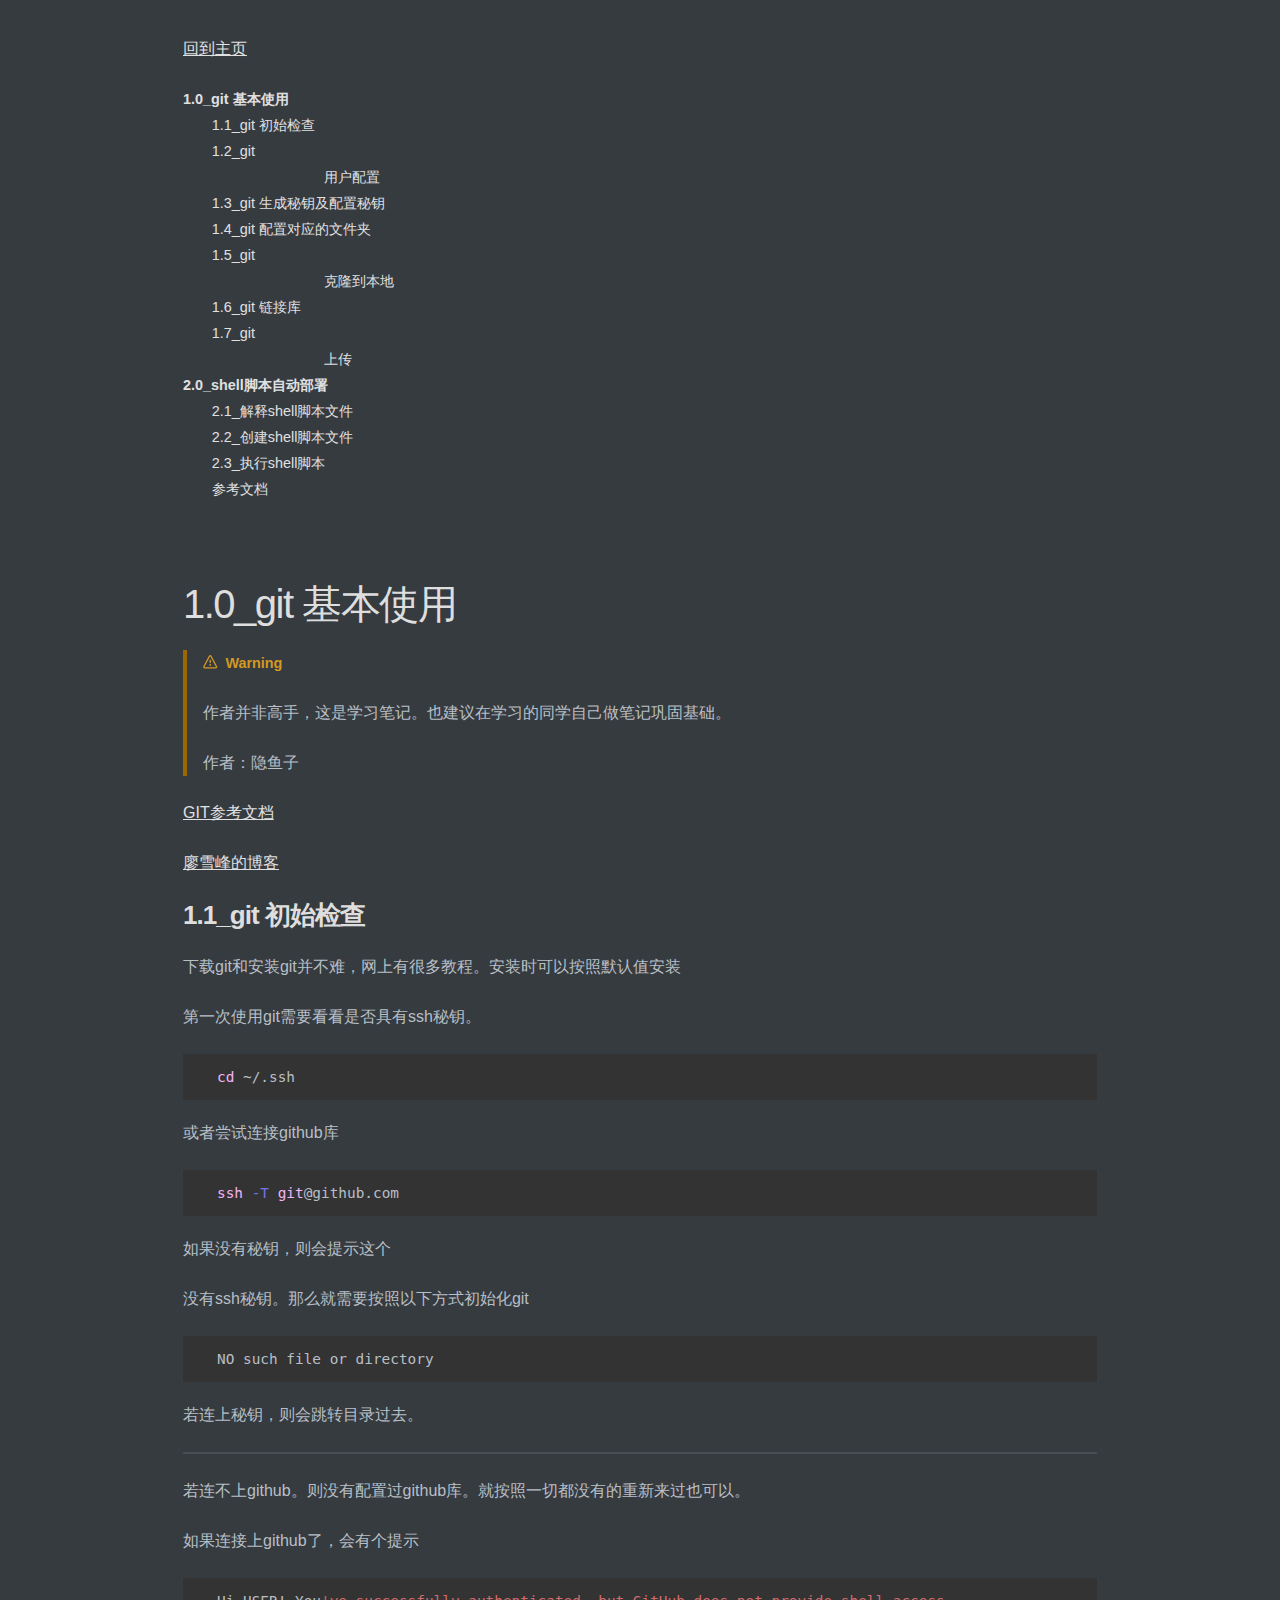
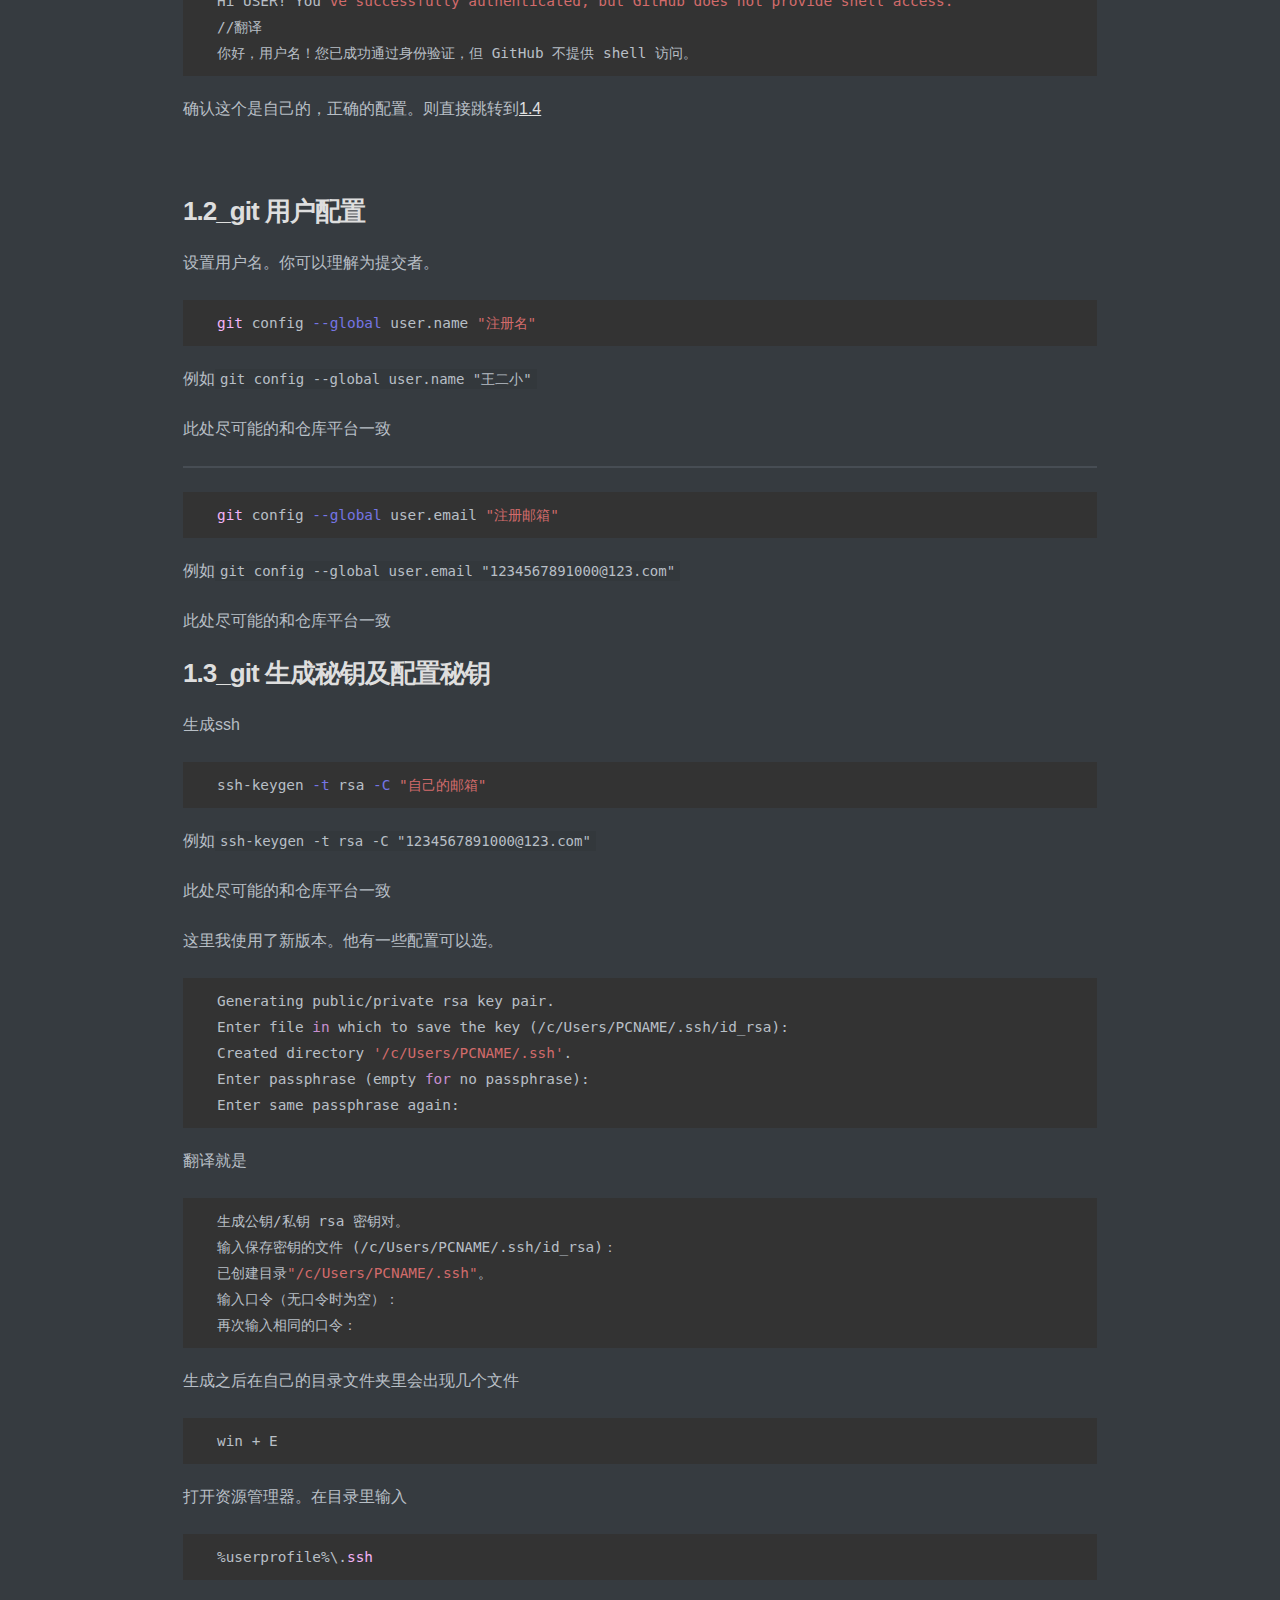
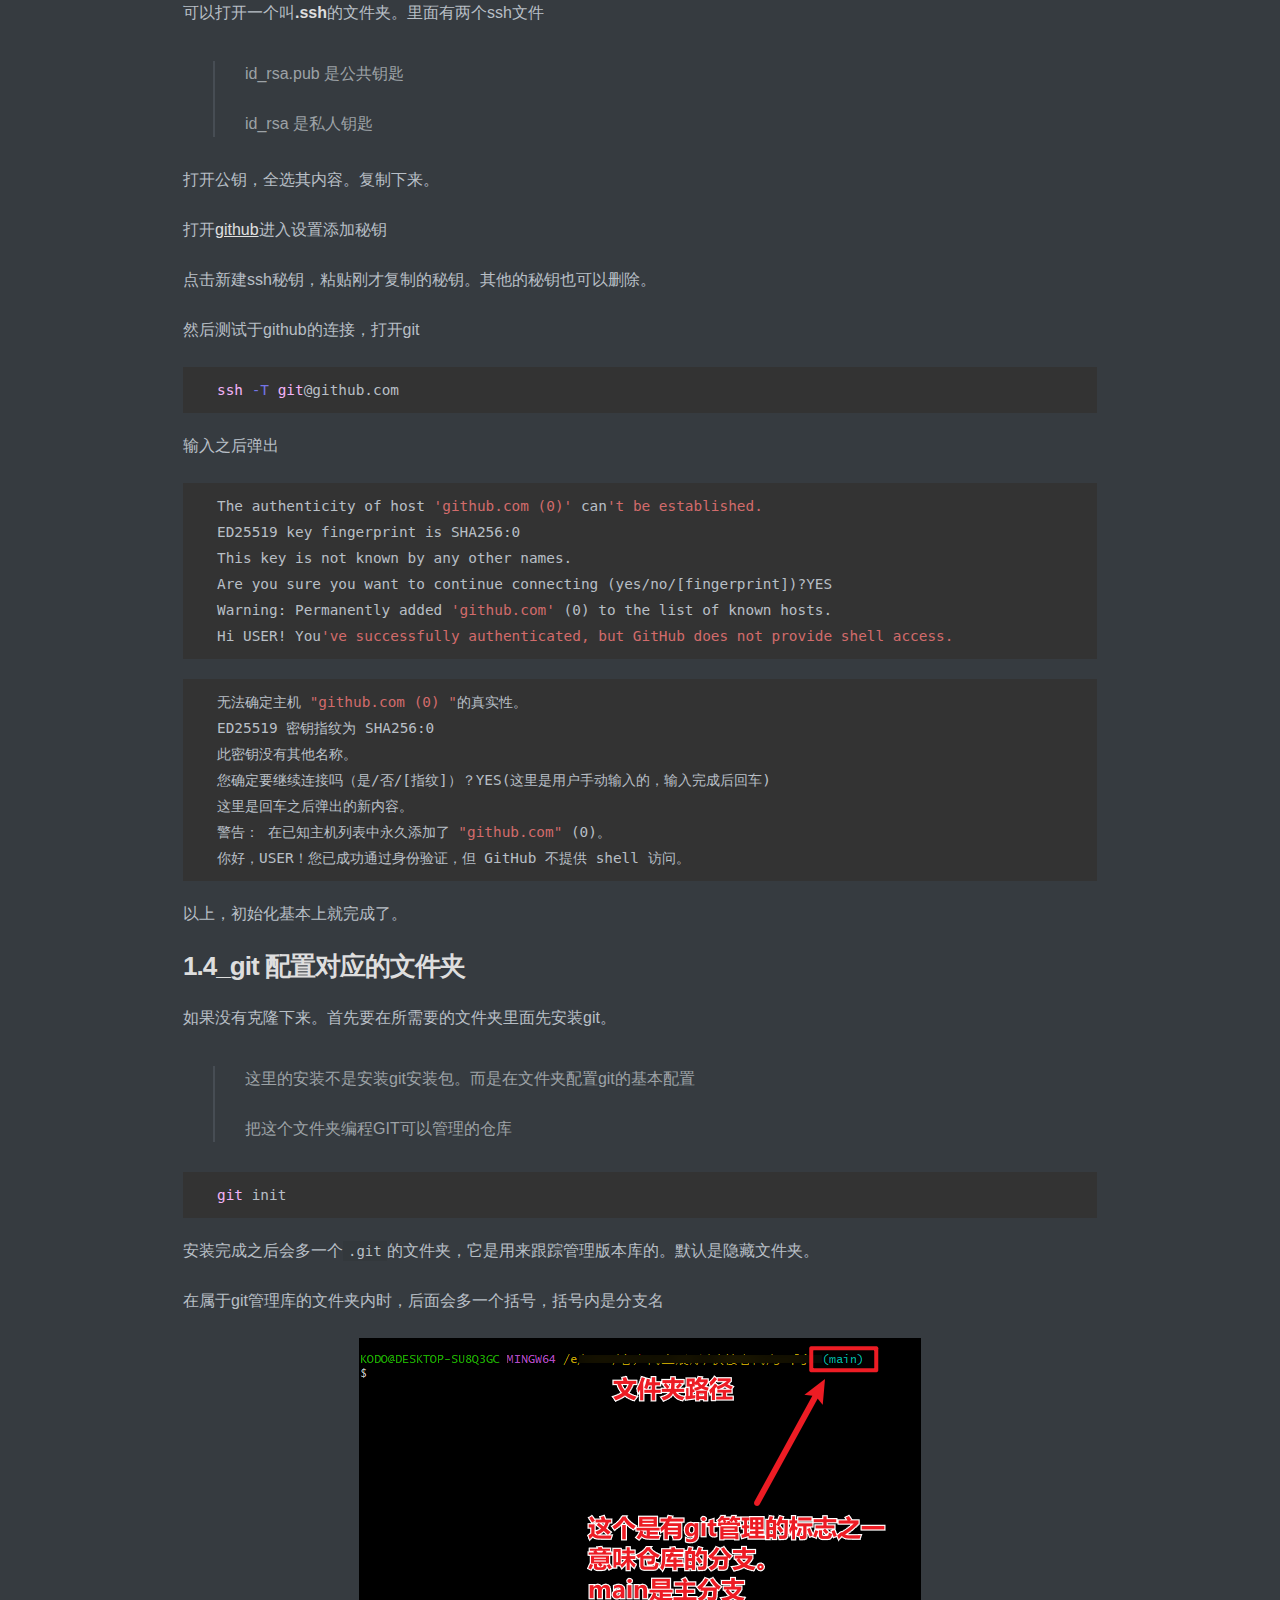
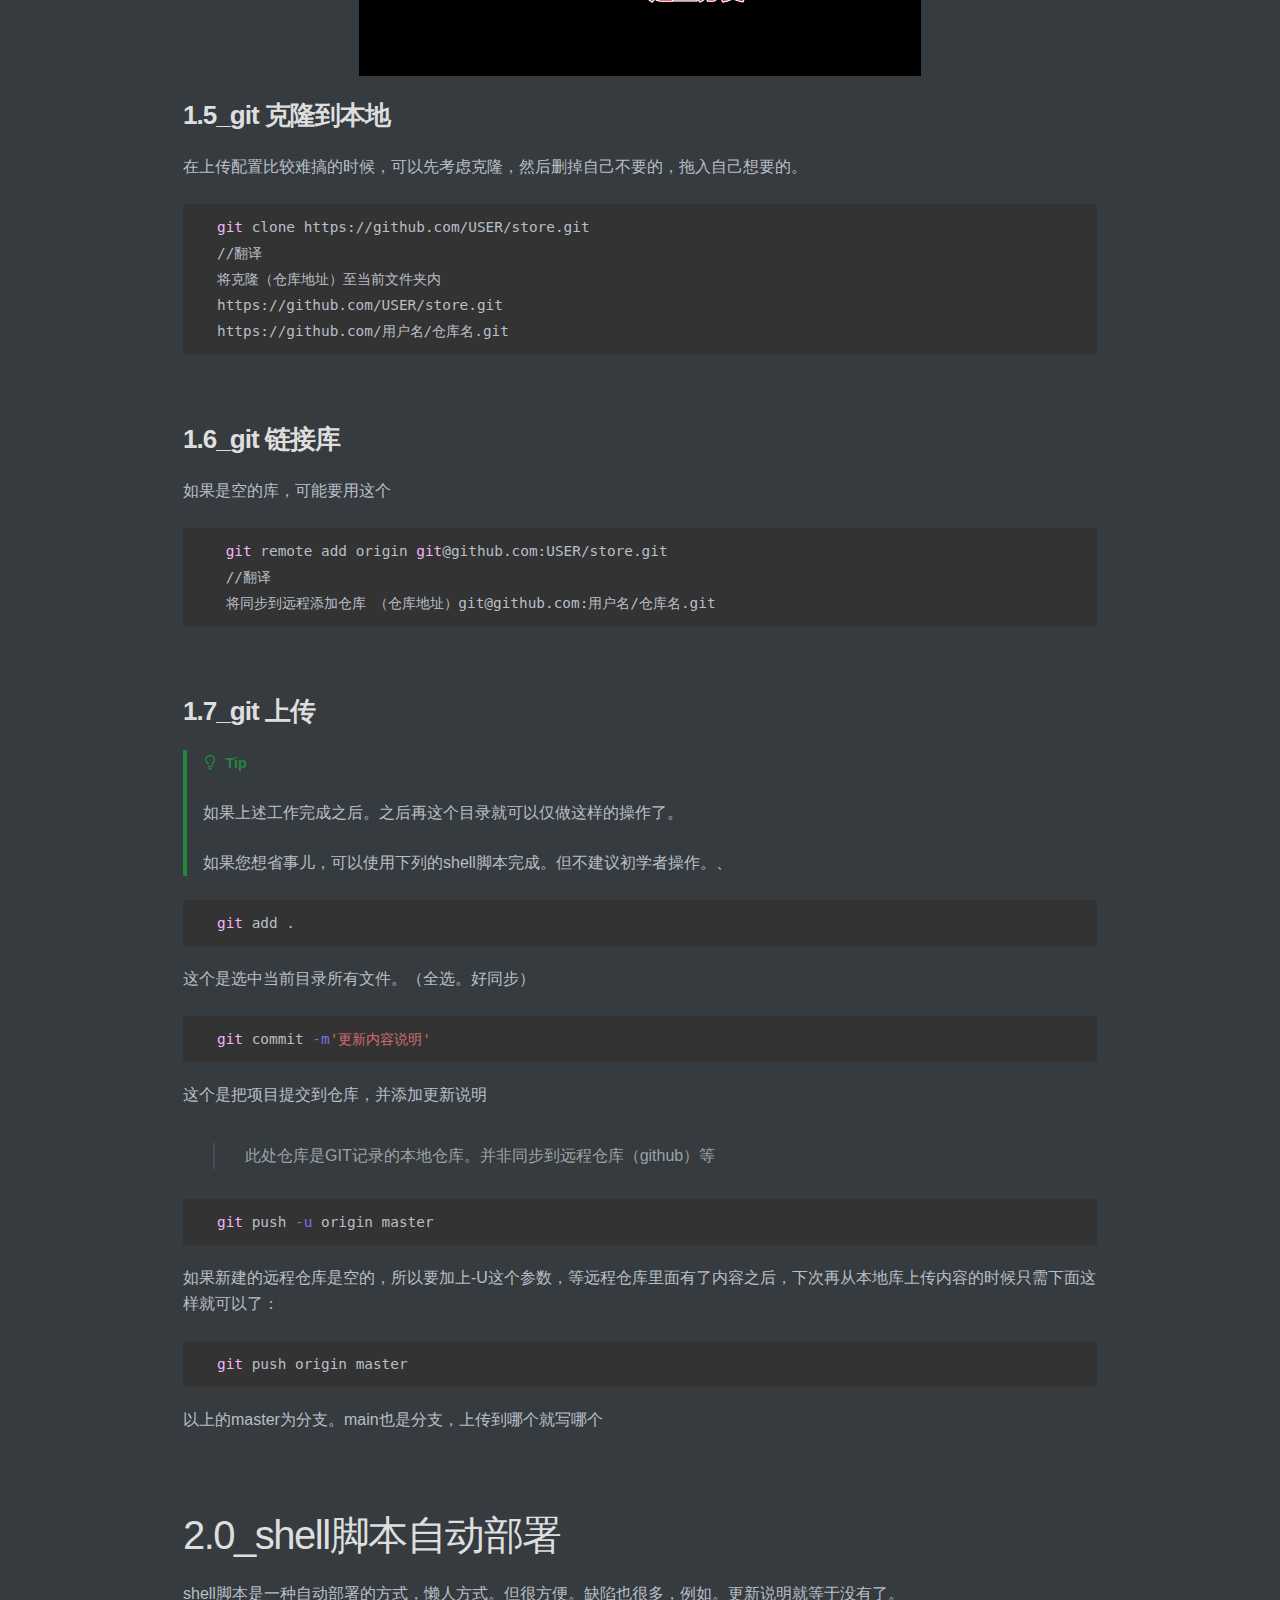
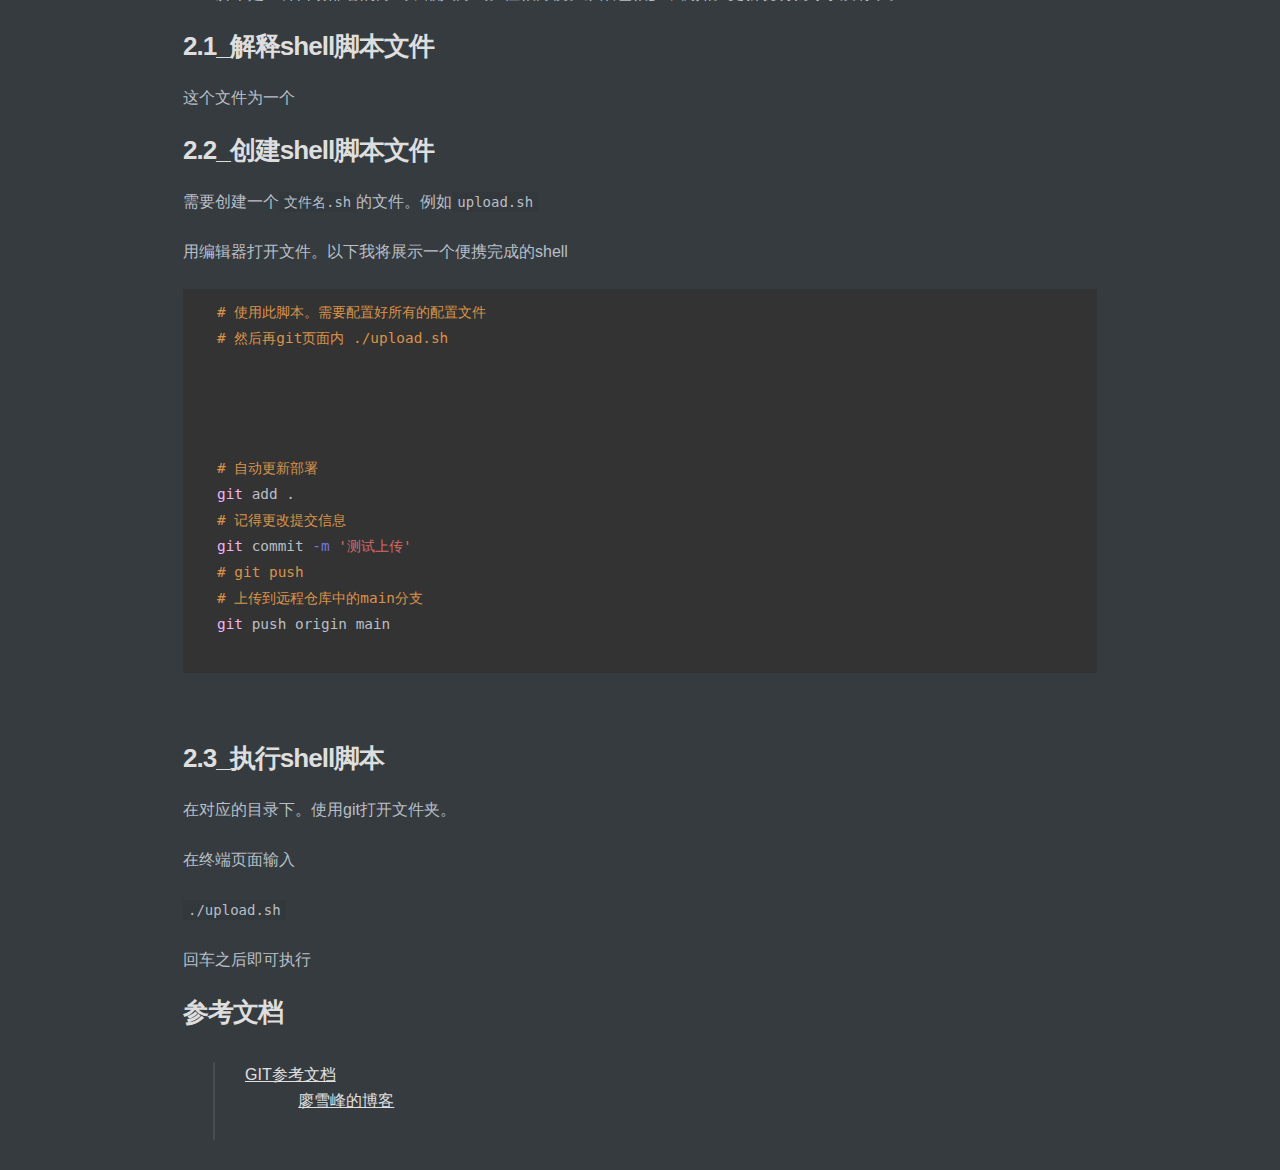
==== commit 70b36dfb: "修改主页,增添页面和链接" ====
--- a/000000000000——git使用配置/git使用配置.html
+++ b/000000000000——git使用配置/git使用配置.html
@@ -1,1505 +1,3406 @@
 <!doctype html>
 <html>
+
 <head>
-<meta charset='UTF-8'><meta name='viewport' content='width=device-width initial-scale=1'>
-
-<style type='text/css'>html {overflow-x: initial !important;}:root { --bg-color: #ffffff; --text-color: #333333; --select-text-bg-color: #B5D6FC; --select-text-font-color: auto; --monospace: "Lucida Console",Consolas,"Courier",monospace; --title-bar-height: 20px; }
-.mac-os-11 { --title-bar-height: 28px; }
-html { font-size: 14px; background-color: var(--bg-color); color: var(--text-color); font-family: "Helvetica Neue", Helvetica, Arial, sans-serif; -webkit-font-smoothing: antialiased; }
-h1, h2, h3, h4, h5 { white-space: pre-wrap; }
-body { margin: 0px; padding: 0px; height: auto; inset: 0px; font-size: 1rem; line-height: 1.42857; overflow-x: hidden; background: inherit; }
-iframe { margin: auto; }
-a.url { word-break: break-all; }
-a:active, a:hover { outline: 0px; }
-.in-text-selection, ::selection { text-shadow: none; background: var(--select-text-bg-color); color: var(--select-text-font-color); }
-#write { margin: 0px auto; height: auto; width: inherit; word-break: normal; overflow-wrap: break-word; position: relative; white-space: normal; overflow-x: visible; padding-top: 36px; }
-#write.first-line-indent p { text-indent: 2em; }
-#write.first-line-indent li p, #write.first-line-indent p * { text-indent: 0px; }
-#write.first-line-indent li { margin-left: 2em; }
-.for-image #write { padding-left: 8px; padding-right: 8px; }
-body.typora-export { padding-left: 30px; padding-right: 30px; }
-.typora-export .footnote-line, .typora-export li, .typora-export p { white-space: pre-wrap; }
-.typora-export .task-list-item input { pointer-events: none; }
-@media screen and (max-width: 500px) {
-  body.typora-export { padding-left: 0px; padding-right: 0px; }
-  #write { padding-left: 20px; padding-right: 20px; }
-}
-#write li > figure:last-child { margin-bottom: 0.5rem; }
-#write ol, #write ul { position: relative; }
-img { max-width: 100%; vertical-align: middle; image-orientation: from-image; }
-button, input, select, textarea { color: inherit; font: inherit; }
-input[type="checkbox"], input[type="radio"] { line-height: normal; padding: 0px; }
-*, ::after, ::before { box-sizing: border-box; }
-#write h1, #write h2, #write h3, #write h4, #write h5, #write h6, #write p, #write pre { width: inherit; }
-#write h1, #write h2, #write h3, #write h4, #write h5, #write h6, #write p { position: relative; }
-p { line-height: inherit; }
-h1, h2, h3, h4, h5, h6 { break-after: avoid-page; break-inside: avoid; orphans: 4; }
-p { orphans: 4; }
-h1 { font-size: 2rem; }
-h2 { font-size: 1.8rem; }
-h3 { font-size: 1.6rem; }
-h4 { font-size: 1.4rem; }
-h5 { font-size: 1.2rem; }
-h6 { font-size: 1rem; }
-.md-math-block, .md-rawblock, h1, h2, h3, h4, h5, h6, p { margin-top: 1rem; margin-bottom: 1rem; }
-.hidden { display: none; }
-.md-blockmeta { color: rgb(204, 204, 204); font-weight: 700; font-style: italic; }
-a { cursor: pointer; }
-sup.md-footnote { padding: 2px 4px; background-color: rgba(238, 238, 238, 0.7); color: rgb(85, 85, 85); border-radius: 4px; cursor: pointer; }
-sup.md-footnote a, sup.md-footnote a:hover { color: inherit; text-transform: inherit; text-decoration: inherit; }
-#write input[type="checkbox"] { cursor: pointer; width: inherit; height: inherit; }
-figure { overflow-x: auto; margin: 1.2em 0px; max-width: calc(100% + 16px); padding: 0px; }
-figure > table { margin: 0px; }
-thead, tr { break-inside: avoid; break-after: auto; }
-thead { display: table-header-group; }
-table { border-collapse: collapse; border-spacing: 0px; width: 100%; overflow: auto; break-inside: auto; text-align: left; }
-table.md-table td { min-width: 32px; }
-.CodeMirror-gutters { border-right: 0px; background-color: inherit; }
-.CodeMirror-linenumber { user-select: none; }
-.CodeMirror { text-align: left; }
-.CodeMirror-placeholder { opacity: 0.3; }
-.CodeMirror pre { padding: 0px 4px; }
-.CodeMirror-lines { padding: 0px; }
-div.hr:focus { cursor: none; }
-#write pre { white-space: pre-wrap; }
-#write.fences-no-line-wrapping pre { white-space: pre; }
-#write pre.ty-contain-cm { white-space: normal; }
-.CodeMirror-gutters { margin-right: 4px; }
-.md-fences { font-size: 0.9rem; display: block; break-inside: avoid; text-align: left; overflow: visible; white-space: pre; background: inherit; position: relative !important; }
-.md-fences-adv-panel { width: 100%; margin-top: 10px; text-align: center; padding-top: 0px; padding-bottom: 8px; overflow-x: auto; }
-#write .md-fences.mock-cm { white-space: pre-wrap; }
-.md-fences.md-fences-with-lineno { padding-left: 0px; }
-#write.fences-no-line-wrapping .md-fences.mock-cm { white-space: pre; overflow-x: auto; }
-.md-fences.mock-cm.md-fences-with-lineno { padding-left: 8px; }
-.CodeMirror-line, twitterwidget { break-inside: avoid; }
-svg { break-inside: avoid; }
-.footnotes { opacity: 0.8; font-size: 0.9rem; margin-top: 1em; margin-bottom: 1em; }
-.footnotes + .footnotes { margin-top: 0px; }
-.md-reset { margin: 0px; padding: 0px; border: 0px; outline: 0px; vertical-align: top; background: 0px 0px; text-decoration: none; text-shadow: none; float: none; position: static; width: auto; height: auto; white-space: nowrap; cursor: inherit; -webkit-tap-highlight-color: transparent; line-height: normal; font-weight: 400; text-align: left; box-sizing: content-box; direction: ltr; }
-li div { padding-top: 0px; }
-blockquote { margin: 1rem 0px; }
-li .mathjax-block, li p { margin: 0.5rem 0px; }
-li blockquote { margin: 1rem 0px; }
-li { margin: 0px; position: relative; }
-blockquote > :last-child { margin-bottom: 0px; }
-blockquote > :first-child, li > :first-child { margin-top: 0px; }
-.footnotes-area { color: rgb(136, 136, 136); margin-top: 0.714rem; padding-bottom: 0.143rem; white-space: normal; }
-#write .footnote-line { white-space: pre-wrap; }
-@media print {
-  body, html { border: 1px solid transparent; height: 99%; break-after: avoid; break-before: avoid; font-variant-ligatures: no-common-ligatures; }
-  #write { margin-top: 0px; border-color: transparent !important; padding-top: 0px !important; padding-bottom: 0px !important; }
-  .typora-export * { -webkit-print-color-adjust: exact; }
-  .typora-export #write { break-after: avoid; }
-  .typora-export #write::after { height: 0px; }
-  .is-mac table { break-inside: avoid; }
-  #write > p:nth-child(1) { margin-top: 0px; }
-  .typora-export-show-outline .typora-export-sidebar { display: none; }
-  figure { overflow-x: visible; }
-}
-.footnote-line { margin-top: 0.714em; font-size: 0.7em; }
-a img, img a { cursor: pointer; }
-pre.md-meta-block { font-size: 0.8rem; min-height: 0.8rem; white-space: pre-wrap; background: rgb(204, 204, 204); display: block; overflow-x: hidden; }
-p > .md-image:only-child:not(.md-img-error) img, p > img:only-child { display: block; margin: auto; }
-#write.first-line-indent p > .md-image:only-child:not(.md-img-error) img { left: -2em; position: relative; }
-p > .md-image:only-child { display: inline-block; width: 100%; }
-#write .MathJax_Display { margin: 0.8em 0px 0px; }
-.md-math-block { width: 100%; }
-.md-math-block:not(:empty)::after { display: none; }
-.MathJax_ref { fill: currentcolor; }
-[contenteditable="true"]:active, [contenteditable="true"]:focus, [contenteditable="false"]:active, [contenteditable="false"]:focus { outline: 0px; box-shadow: none; }
-.md-task-list-item { position: relative; list-style-type: none; }
-.task-list-item.md-task-list-item { padding-left: 0px; }
-.md-task-list-item > input { position: absolute; top: 0px; left: 0px; margin-left: -1.2em; margin-top: calc(1em - 10px); border: none; }
-.math { font-size: 1rem; }
-.md-toc { min-height: 3.58rem; position: relative; font-size: 0.9rem; border-radius: 10px; }
-.md-toc-content { position: relative; margin-left: 0px; }
-.md-toc-content::after, .md-toc::after { display: none; }
-.md-toc-item { display: block; color: rgb(65, 131, 196); }
-.md-toc-item a { text-decoration: none; }
-.md-toc-inner:hover { text-decoration: underline; }
-.md-toc-inner { display: inline-block; cursor: pointer; }
-.md-toc-h1 .md-toc-inner { margin-left: 0px; font-weight: 700; }
-.md-toc-h2 .md-toc-inner { margin-left: 2em; }
-.md-toc-h3 .md-toc-inner { margin-left: 4em; }
-.md-toc-h4 .md-toc-inner { margin-left: 6em; }
-.md-toc-h5 .md-toc-inner { margin-left: 8em; }
-.md-toc-h6 .md-toc-inner { margin-left: 10em; }
-@media screen and (max-width: 48em) {
-  .md-toc-h3 .md-toc-inner { margin-left: 3.5em; }
-  .md-toc-h4 .md-toc-inner { margin-left: 5em; }
-  .md-toc-h5 .md-toc-inner { margin-left: 6.5em; }
-  .md-toc-h6 .md-toc-inner { margin-left: 8em; }
-}
-a.md-toc-inner { font-size: inherit; font-style: inherit; font-weight: inherit; line-height: inherit; }
-.footnote-line a:not(.reversefootnote) { color: inherit; }
-.reversefootnote { font-family: ui-monospace, sans-serif; }
-.md-attr { display: none; }
-.md-fn-count::after { content: "."; }
-code, pre, samp, tt { font-family: var(--monospace); }
-kbd { margin: 0px 0.1em; padding: 0.1em 0.6em; font-size: 0.8em; color: rgb(36, 39, 41); background: rgb(255, 255, 255); border: 1px solid rgb(173, 179, 185); border-radius: 3px; box-shadow: rgba(12, 13, 14, 0.2) 0px 1px 0px, rgb(255, 255, 255) 0px 0px 0px 2px inset; white-space: nowrap; vertical-align: middle; }
-.md-comment { color: rgb(162, 127, 3); opacity: 0.6; font-family: var(--monospace); }
-code { text-align: left; vertical-align: initial; }
-a.md-print-anchor { white-space: pre !important; border-width: initial !important; border-style: none !important; border-color: initial !important; display: inline-block !important; position: absolute !important; width: 1px !important; right: 0px !important; outline: 0px !important; background: 0px 0px !important; text-decoration: initial !important; text-shadow: initial !important; }
-.os-windows.monocolor-emoji .md-emoji { font-family: "Segoe UI Symbol", sans-serif; }
-.md-diagram-panel > svg { max-width: 100%; }
-[lang="flow"] svg, [lang="mermaid"] svg { max-width: 100%; height: auto; }
-[lang="mermaid"] .node text { font-size: 1rem; }
-table tr th { border-bottom: 0px; }
-video { max-width: 100%; display: block; margin: 0px auto; }
-iframe { max-width: 100%; width: 100%; border: none; }
-.highlight td, .highlight tr { border: 0px; }
-mark { background: rgb(255, 255, 0); color: rgb(0, 0, 0); }
-.md-html-inline .md-plain, .md-html-inline strong, mark .md-inline-math, mark strong { color: inherit; }
-.md-expand mark .md-meta { opacity: 0.3 !important; }
-mark .md-meta { color: rgb(0, 0, 0); }
-@media print {
-  .typora-export h1, .typora-export h2, .typora-export h3, .typora-export h4, .typora-export h5, .typora-export h6 { break-inside: avoid; }
-}
-.md-diagram-panel .messageText { stroke: none !important; }
-.md-diagram-panel .start-state { fill: var(--node-fill); }
-.md-diagram-panel .edgeLabel rect { opacity: 1 !important; }
-.md-fences.md-fences-math { font-size: 1em; }
-.md-fences-advanced:not(.md-focus) { padding: 0px; white-space: nowrap; border: 0px; }
-.md-fences-advanced:not(.md-focus) { background: inherit; }
-.typora-export-show-outline .typora-export-content { max-width: 1440px; margin: auto; display: flex; flex-direction: row; }
-.typora-export-sidebar { width: 300px; font-size: 0.8rem; margin-top: 80px; margin-right: 18px; }
-.typora-export-show-outline #write { --webkit-flex: 2; flex: 2 1 0%; }
-.typora-export-sidebar .outline-content { position: fixed; top: 0px; max-height: 100%; overflow: hidden auto; padding-bottom: 30px; padding-top: 60px; width: 300px; }
-@media screen and (max-width: 1024px) {
-  .typora-export-sidebar, .typora-export-sidebar .outline-content { width: 240px; }
-}
-@media screen and (max-width: 800px) {
-  .typora-export-sidebar { display: none; }
-}
-.outline-content li, .outline-content ul { margin-left: 0px; margin-right: 0px; padding-left: 0px; padding-right: 0px; list-style: none; overflow-wrap: anywhere; }
-.outline-content ul { margin-top: 0px; margin-bottom: 0px; }
-.outline-content strong { font-weight: 400; }
-.outline-expander { width: 1rem; height: 1.42857rem; position: relative; display: table-cell; vertical-align: middle; cursor: pointer; padding-left: 4px; }
-.outline-expander::before { content: ""; position: relative; font-family: Ionicons; display: inline-block; font-size: 8px; vertical-align: middle; }
-.outline-item { padding-top: 3px; padding-bottom: 3px; cursor: pointer; }
-.outline-expander:hover::before { content: ""; }
-.outline-h1 > .outline-item { padding-left: 0px; }
-.outline-h2 > .outline-item { padding-left: 1em; }
-.outline-h3 > .outline-item { padding-left: 2em; }
-.outline-h4 > .outline-item { padding-left: 3em; }
-.outline-h5 > .outline-item { padding-left: 4em; }
-.outline-h6 > .outline-item { padding-left: 5em; }
-.outline-label { cursor: pointer; display: table-cell; vertical-align: middle; text-decoration: none; color: inherit; }
-.outline-label:hover { text-decoration: underline; }
-.outline-item:hover { border-color: rgb(245, 245, 245); background-color: var(--item-hover-bg-color); }
-.outline-item:hover { margin-left: -28px; margin-right: -28px; border-left: 28px solid transparent; border-right: 28px solid transparent; }
-.outline-item-single .outline-expander::before, .outline-item-single .outline-expander:hover::before { display: none; }
-.outline-item-open > .outline-item > .outline-expander::before { content: ""; }
-.outline-children { display: none; }
-.info-panel-tab-wrapper { display: none; }
-.outline-item-open > .outline-children { display: block; }
-.typora-export .outline-item { padding-top: 1px; padding-bottom: 1px; }
-.typora-export .outline-item:hover { margin-right: -8px; border-right: 8px solid transparent; }
-.typora-export .outline-expander::before { content: "+"; font-family: inherit; top: -1px; }
-.typora-export .outline-expander:hover::before, .typora-export .outline-item-open > .outline-item > .outline-expander::before { content: "−"; }
-.typora-export-collapse-outline .outline-children { display: none; }
-.typora-export-collapse-outline .outline-item-open > .outline-children, .typora-export-no-collapse-outline .outline-children { display: block; }
-.typora-export-no-collapse-outline .outline-expander::before { content: "" !important; }
-.typora-export-show-outline .outline-item-active > .outline-item .outline-label { font-weight: 700; }
-.md-inline-math-container mjx-container { zoom: 0.95; }
-mjx-container { break-inside: avoid; }
-.md-alert.md-alert-note { border-left-color: rgb(9, 105, 218); }
-.md-alert.md-alert-important { border-left-color: rgb(130, 80, 223); }
-.md-alert.md-alert-warning { border-left-color: rgb(154, 103, 0); }
-.md-alert.md-alert-tip { border-left-color: rgb(31, 136, 61); }
-.md-alert.md-alert-caution { border-left-color: rgb(207, 34, 46); }
-.md-alert { padding: 0px 1em; margin-bottom: 16px; color: inherit; border-left: 0.25em solid rgb(0, 0, 0); }
-.md-alert-text-note { color: rgb(9, 105, 218); }
-.md-alert-text-important { color: rgb(130, 80, 223); }
-.md-alert-text-warning { color: rgb(154, 103, 0); }
-.md-alert-text-tip { color: rgb(31, 136, 61); }
-.md-alert-text-caution { color: rgb(207, 34, 46); }
-.md-alert-text { font-size: 0.9rem; font-weight: 700; }
-.md-alert-text svg { fill: currentcolor; position: relative; top: 0.125em; margin-right: 1ch; overflow: visible; }
-.md-alert-text-container::after { content: attr(data-text); text-transform: capitalize; pointer-events: none; margin-right: 1ch; }
-
-
-.CodeMirror { height: auto; }
-.CodeMirror.cm-s-inner { background: inherit; }
-.CodeMirror-scroll { overflow: auto hidden; z-index: 3; }
-.CodeMirror-gutter-filler, .CodeMirror-scrollbar-filler { background-color: rgb(255, 255, 255); }
-.CodeMirror-gutters { border-right: 1px solid rgb(221, 221, 221); background: inherit; white-space: nowrap; }
-.CodeMirror-linenumber { padding: 0px 3px 0px 5px; text-align: right; color: rgb(153, 153, 153); }
-.cm-s-inner .cm-keyword { color: rgb(119, 0, 136); }
-.cm-s-inner .cm-atom, .cm-s-inner.cm-atom { color: rgb(34, 17, 153); }
-.cm-s-inner .cm-number { color: rgb(17, 102, 68); }
-.cm-s-inner .cm-def { color: rgb(0, 0, 255); }
-.cm-s-inner .cm-variable { color: rgb(0, 0, 0); }
-.cm-s-inner .cm-variable-2 { color: rgb(0, 85, 170); }
-.cm-s-inner .cm-variable-3 { color: rgb(0, 136, 85); }
-.cm-s-inner .cm-string { color: rgb(170, 17, 17); }
-.cm-s-inner .cm-property { color: rgb(0, 0, 0); }
-.cm-s-inner .cm-operator { color: rgb(152, 26, 26); }
-.cm-s-inner .cm-comment, .cm-s-inner.cm-comment { color: rgb(170, 85, 0); }
-.cm-s-inner .cm-string-2 { color: rgb(255, 85, 0); }
-.cm-s-inner .cm-meta { color: rgb(85, 85, 85); }
-.cm-s-inner .cm-qualifier { color: rgb(85, 85, 85); }
-.cm-s-inner .cm-builtin { color: rgb(51, 0, 170); }
-.cm-s-inner .cm-bracket { color: rgb(153, 153, 119); }
-.cm-s-inner .cm-tag { color: rgb(17, 119, 0); }
-.cm-s-inner .cm-attribute { color: rgb(0, 0, 204); }
-.cm-s-inner .cm-header, .cm-s-inner.cm-header { color: rgb(0, 0, 255); }
-.cm-s-inner .cm-quote, .cm-s-inner.cm-quote { color: rgb(0, 153, 0); }
-.cm-s-inner .cm-hr, .cm-s-inner.cm-hr { color: rgb(153, 153, 153); }
-.cm-s-inner .cm-link, .cm-s-inner.cm-link { color: rgb(0, 0, 204); }
-.cm-negative { color: rgb(221, 68, 68); }
-.cm-positive { color: rgb(34, 153, 34); }
-.cm-header, .cm-strong { font-weight: 700; }
-.cm-del { text-decoration: line-through; }
-.cm-em { font-style: italic; }
-.cm-link { text-decoration: underline; }
-.cm-error { color: red; }
-.cm-invalidchar { color: red; }
-.cm-constant { color: rgb(38, 139, 210); }
-.cm-defined { color: rgb(181, 137, 0); }
-div.CodeMirror span.CodeMirror-matchingbracket { color: rgb(0, 255, 0); }
-div.CodeMirror span.CodeMirror-nonmatchingbracket { color: rgb(255, 34, 34); }
-.cm-s-inner .CodeMirror-activeline-background { background: inherit; }
-.CodeMirror { position: relative; overflow: hidden; }
-.CodeMirror-scroll { height: 100%; outline: 0px; position: relative; box-sizing: content-box; background: inherit; }
-.CodeMirror-sizer { position: relative; }
-.CodeMirror-gutter-filler, .CodeMirror-hscrollbar, .CodeMirror-scrollbar-filler, .CodeMirror-vscrollbar { position: absolute; z-index: 6; display: none; outline: 0px; }
-.CodeMirror-vscrollbar { right: 0px; top: 0px; overflow: hidden; }
-.CodeMirror-hscrollbar { bottom: 0px; left: 0px; overflow: auto hidden; }
-.CodeMirror-scrollbar-filler { right: 0px; bottom: 0px; }
-.CodeMirror-gutter-filler { left: 0px; bottom: 0px; }
-.CodeMirror-gutters { position: absolute; left: 0px; top: 0px; padding-bottom: 10px; z-index: 3; overflow-y: hidden; }
-.CodeMirror-gutter { white-space: normal; height: 100%; box-sizing: content-box; padding-bottom: 30px; margin-bottom: -32px; display: inline-block; }
-.CodeMirror-gutter-wrapper { position: absolute; z-index: 4; background: 0px 0px !important; border: none !important; }
-.CodeMirror-gutter-background { position: absolute; top: 0px; bottom: 0px; z-index: 4; }
-.CodeMirror-gutter-elt { position: absolute; cursor: default; z-index: 4; }
-.CodeMirror-lines { cursor: text; }
-.CodeMirror pre { border-radius: 0px; border-width: 0px; background: 0px 0px; font-family: inherit; font-size: inherit; margin: 0px; white-space: pre; overflow-wrap: normal; color: inherit; z-index: 2; position: relative; overflow: visible; }
-.CodeMirror-wrap pre { overflow-wrap: break-word; white-space: pre-wrap; word-break: normal; }
-.CodeMirror-code pre { border-right: 30px solid transparent; width: fit-content; }
-.CodeMirror-wrap .CodeMirror-code pre { border-right: none; width: auto; }
-.CodeMirror-linebackground { position: absolute; inset: 0px; z-index: 0; }
-.CodeMirror-linewidget { position: relative; z-index: 2; overflow: auto; }
-.CodeMirror-wrap .CodeMirror-scroll { overflow-x: hidden; }
-.CodeMirror-measure { position: absolute; width: 100%; height: 0px; overflow: hidden; visibility: hidden; }
-.CodeMirror-measure pre { position: static; }
-.CodeMirror div.CodeMirror-cursor { position: absolute; visibility: hidden; border-right: none; width: 0px; }
-.CodeMirror div.CodeMirror-cursor { visibility: hidden; }
-.CodeMirror-focused div.CodeMirror-cursor { visibility: inherit; }
-.cm-searching { background: rgba(255, 255, 0, 0.4); }
-span.cm-underlined { text-decoration: underline; }
-span.cm-strikethrough { text-decoration: line-through; }
-.cm-tw-syntaxerror { color: rgb(255, 255, 255); background-color: rgb(153, 0, 0); }
-.cm-tw-deleted { text-decoration: line-through; }
-.cm-tw-header5 { font-weight: 700; }
-.cm-tw-listitem:first-child { padding-left: 10px; }
-.cm-tw-box { border-style: solid; border-right-width: 1px; border-bottom-width: 1px; border-left-width: 1px; border-color: inherit; border-top-width: 0px !important; }
-.cm-tw-underline { text-decoration: underline; }
-@media print {
-  .CodeMirror div.CodeMirror-cursor { visibility: hidden; }
-}
-
-
-:root {
-  --mermaid-theme: night;
-}
-
-[lang='mermaid'] .label {
-  color: #333;
-}
-
-/* CSS Document */
-
-/** code highlight */
-
-.cm-s-inner .cm-variable,
-.cm-s-inner .cm-operator,
-.cm-s-inner .cm-property {
-    color: #b8bfc6;
-}
-
-.cm-s-inner .cm-keyword {
-    color: #C88FD0;
-}
-
-.cm-s-inner .cm-tag {
-    color: #7DF46A;
-}
-
-.cm-s-inner .cm-attribute {
-    color: #7575E4;
-}
-
-.CodeMirror div.CodeMirror-cursor {
-    border-left: 1px solid #b8bfc6;
-    z-index: 3;
-}
-
-.cm-s-inner .cm-string {
-    color: #D26B6B;
-}
-
-.cm-s-inner .cm-comment,
-.cm-s-inner.cm-comment {
-    color: #DA924A;
-}
-
-.cm-s-inner .cm-header,
-.cm-s-inner .cm-def,
-.cm-s-inner.cm-header,
-.cm-s-inner.cm-def {
-    color: #8d8df0;
-}
-
-.cm-s-inner .cm-quote,
-.cm-s-inner.cm-quote {
-    color: #57ac57;
-}
-
-.cm-s-inner .cm-hr {
-    color: #d8d5d5;
-}
-
-.cm-s-inner .cm-link {
-    color: #d3d3ef;
-}
-
-.cm-s-inner .cm-negative {
-    color: #d95050;
-}
-
-.cm-s-inner .cm-positive {
-    color: #50e650;
-}
-
-.cm-s-inner .cm-string-2 {
-    color: #f50;
-}
-
-.cm-s-inner .cm-meta,
-.cm-s-inner .cm-qualifier {
-    color: #b7b3b3;
-}
-
-.cm-s-inner .cm-builtin {
-    color: #f3b3f8;
-}
-
-.cm-s-inner .cm-bracket {
-    color: #997;
-}
-
-.cm-s-inner .cm-atom,
-.cm-s-inner.cm-atom {
-    color: #84B6CB;
-}
-
-.cm-s-inner .cm-number {
-    color: #64AB8F;
-}
-
-.cm-s-inner .cm-variable {
-    color: #b8bfc6;
-}
-
-.cm-s-inner .cm-variable-2 {
-    color: #9FBAD5;
-}
-
-.cm-s-inner .cm-variable-3 {
-    color: #1cc685;
-}
-
-.CodeMirror-selectedtext,
-.CodeMirror-selected {
-    background: #4a89dc;
-    color: #fff !important;
-    text-shadow: none;
-}
-
-.CodeMirror-gutters {
-    border-right: none;
-}
-
-/* CSS Document */
-
-/** markdown source **/
-.cm-s-typora-default .cm-header, 
-.cm-s-typora-default .cm-property
-{
-    color: #cebcca;
-}
-
-.CodeMirror.cm-s-typora-default div.CodeMirror-cursor{
-    border-left: 3px solid #b8bfc6;
-}
-
-.cm-s-typora-default .cm-comment {
-    color: #9FB1FF;
-}
-
-.cm-s-typora-default .cm-string {
-    color: #A7A7D9
-}
-
-.cm-s-typora-default .cm-atom, .cm-s-typora-default .cm-number {
-    color: #848695;
-    font-style: italic;
-}
-
-.cm-s-typora-default .cm-link {
-    color: #95B94B;
-}
-
-.cm-s-typora-default .CodeMirror-activeline-background {
-    background: rgba(51, 51, 51, 0.72);
-}
-
-.cm-s-typora-default .cm-comment, .cm-s-typora-default .cm-code {
-	color: #8aa1e1;
-}@import "";
-@import "";
-@import "";
-
-:root {
-    --bg-color:  #363B40;
-    --side-bar-bg-color: #2E3033;
-    --text-color: #b8bfc6;
-
-    --select-text-bg-color:#4a89dc;
-
-    --item-hover-bg-color: #0a0d16;
-    --control-text-color: #b7b7b7;
-    --control-text-hover-color: #eee;
-    --window-border: 1px solid #555;
-
-    --active-file-bg-color: rgb(34, 34, 34);
-    --active-file-border-color: #8d8df0;
-
-    --primary-color: #a3d5fe;
-
-    --active-file-text-color: white;
-    --item-hover-bg-color: #70717d;
-    --item-hover-text-color: white;
-    --primary-color: #6dc1e7;
-
-    --rawblock-edit-panel-bd: #333;
-
-    --search-select-bg-color: #428bca;
-}
-
-html {
-    font-size: 16px;
-    -webkit-font-smoothing: antialiased;
-}
-
-html,
-body {
-    -webkit-text-size-adjust: 100%;
-    -ms-text-size-adjust: 100%;
-    background: #363B40;
-    background: var(--bg-color);
-    fill: currentColor;
-    line-height: 1.625rem;
-}
-
-#write {
-    max-width: 914px;
-}
-
-
-@media only screen and (min-width: 1400px) {
-	#write {
-		max-width: 1024px;
-	}
-}
-
-@media only screen and (min-width: 1800px) {
-	#write {
-		max-width: 1200px;
-	}
-}
-
-html,
-body,
-button,
-input,
-select,
-textarea,
-div.code-tooltip-content {
-    color: #b8bfc6;
-    border-color: transparent;
-}
-
-div.code-tooltip,
-.md-hover-tip .md-arrow:after {
-    background: #333;
-}
-
-.native-window #md-notification {
-    border: 1px solid #70717d;
-}
-
-.popover.bottom > .arrow:after {
-    border-bottom-color: #333;
-}
-
-html,
-body,
-button,
-input,
-select,
-textarea {
-    font-family: "Helvetica Neue", Helvetica, Arial, 'Segoe UI Emoji', sans-serif;
-}
-
-hr {
-    height: 2px;
-    border: 0;
-    margin: 24px 0 !important;
-}
-
-h1,
-h2,
-h3,
-h4,
-h5,
-h6 {
-    font-family: "Lucida Grande", "Corbel", sans-serif;
-    font-weight: normal;
-    clear: both;
-    -ms-word-wrap: break-word;
-    word-wrap: break-word;
-    margin: 0;
-    padding: 0;
-    color: #DEDEDE
-}
-
-h1 {
-    font-size: 2.5rem;
-    /* 36px */
-    line-height: 2.75rem;
-    /* 40px */
-    margin-bottom: 1.5rem;
-    /* 24px */
-    letter-spacing: -1.5px;
-}
-
-h2 {
-    font-size: 1.63rem;
-    /* 24px */
-    line-height: 1.875rem;
-    /* 30px */
-    margin-bottom: 1.5rem;
-    /* 24px */
-    letter-spacing: -1px;
-    font-weight: bold;
-}
-
-h3 {
-    font-size: 1.17rem;
-    /* 18px */
-    line-height: 1.5rem;
-    /* 24px */
-    margin-bottom: 1.5rem;
-    /* 24px */
-    letter-spacing: -1px;
-    font-weight: bold;
-}
-
-h4 {
-    font-size: 1.12rem;
-    /* 16px */
-    line-height: 1.375rem;
-    /* 22px */
-    margin-bottom: 1.5rem;
-    /* 24px */
-    color: white;
-}
-
-h5 {
-    font-size: 0.97rem;
-    /* 16px */
-    line-height: 1.25rem;
-    /* 22px */
-    margin-bottom: 1.5rem;
-    /* 24px */
-    font-weight: bold;
-}
-
-h6 {
-    font-size: 0.93rem;
-    /* 16px */
-    line-height: 1rem;
-    /* 16px */
-    margin-bottom: 0.75rem;
-    color: white;
-}
-
-@media (min-width: 980px) {
-    h3.md-focus:before,
-    h4.md-focus:before,
-    h5.md-focus:before,
-    h6.md-focus:before {
-        color: #ddd;
-        border: 1px solid #ddd;
-        border-radius: 3px;
-        position: absolute;
-        left: -1.642857143rem;
-        top: .357142857rem;
-        float: left;
-        font-size: 9px;
-        padding-left: 2px;
-        padding-right: 2px;
-        vertical-align: bottom;
-        font-weight: normal;
-        line-height: normal;
-    }
-
-    h3.md-focus:before {
-        content: 'h3';
-    }
-
-    h4.md-focus:before {
-        content: 'h4';
-    }
-
-    h5.md-focus:before {
-        content: 'h5';
-        top: 0px;
-    }
-
-    h6.md-focus:before {
-        content: 'h6';
-        top: 0px;
-    }
-}
-
-a {
-    text-decoration: none;
-    outline: 0;
-}
-
-a:hover {
-    outline: 0;
-}
-
-a:focus {
-    outline: thin dotted;
-}
-
-sup.md-footnote {
-    background-color: #555;
-    color: #ddd;
-}
-
-p {
-    -ms-word-wrap: break-word;
-    word-wrap: break-word;
-}
-
-p,
-ul,
-dd,
-ol,
-hr,
-address,
-pre,
-table,
-iframe,
-.wp-caption,
-.wp-audio-shortcode,
-.wp-video-shortcode {
-    margin-top: 0;
-    margin-bottom: 1.5rem;
-    /* 24px */
-}
-
-audio:not([controls]) {
-    display: none;
-}
-
-[hidden] {
-    display: none;
-}
-
-::-moz-selection {
-    background: #4a89dc;
-    color: #fff;
-    text-shadow: none;
-}
-
-*.in-text-selection,
-::selection {
-    background: #4a89dc;
-    color: #fff;
-    text-shadow: none;
-}
-
-ul,
-ol {
-    padding: 0 0 0 1.875rem;
-    /* 30px */
-}
-
-ul {
-    list-style: square;
-}
-
-ol {
-    list-style: decimal;
-}
-
-ul ul,
-ol ol,
-ul ol,
-ol ul {
-    margin: 0;
-}
-
-b,
-th,
-dt,
-strong {
-    font-weight: bold;
-}
-
-i,
-em,
-dfn,
-cite {
-    font-style: italic;
-}
-
-blockquote {
-    padding-left: 1.875rem;
-    margin: 0 0 1.875rem 1.875rem;
-    border-left: solid 2px #474d54;
-    padding-left: 30px;
-    margin-top: 35px;
-}
-
-pre,
-code,
-kbd,
-tt,
-var {
-    font-size: 0.875em;
-    font-family: Monaco, Consolas, "Andale Mono", "DejaVu Sans Mono", monospace;
-}
-
-code,
-tt,
-var {
-    background: rgba(0, 0, 0, 0.05);
-}
-
-kbd {
-    padding: 2px 4px;
-    font-size: 90%;
-    color: #fff;
-    background-color: #333;
-    border-radius: 3px;
-    box-shadow: inset 0 -1px 0 rgba(0,0,0,.25);
-}
-
-pre.md-fences {
-    padding: 10px 10px 10px 30px;
-    margin-bottom: 20px;
-    background: #333;
-}
-
-.CodeMirror-gutters {
-    background: #333;
-    border-right: 1px solid transparent;
-}
-
-.enable-diagrams pre.md-fences[lang="sequence"] .code-tooltip,
-.enable-diagrams pre.md-fences[lang="flow"] .code-tooltip,
-.enable-diagrams pre.md-fences[lang="mermaid"] .code-tooltip {
-    bottom: -2.2em;
-    right: 4px;
-}
-
-code,
-kbd,
-tt,
-var {
-    padding: 2px 5px;
-}
-
-table {
-    max-width: 100%;
-    width: 100%;
-    border-collapse: collapse;
-    border-spacing: 0;
-}
-
-th,
-td {
-    padding: 5px 10px;
-    vertical-align: top;
-}
-
-a {
-    -webkit-transition: all .2s ease-in-out;
-    transition: all .2s ease-in-out;
-}
-
-hr {
-    background: #474d54;
-    /* variable */
-}
-
-h1 {
-    margin-top: 2em;
-}
-
-a {
-    color: #e0e0e0;
-    text-decoration: underline;
-}
-
-a:hover {
-    color: #fff;
-}
-
-.md-inline-math script {
-    color: #81b1db;
-}
-
-b,
-th,
-dt,
-strong {
-    color: #DEDEDE;
-    /* variable */
-}
-
-mark {
-    background: #D3D40E;
-}
-
-blockquote {
-    color: #9DA2A6;
-}
-
-table a {
-    color: #DEDEDE;
-    /* variable */
-}
-
-th,
-td {
-    border: solid 1px #474d54;
-    /* variable */
-}
-
-.task-list {
-    padding-left: 0;
-}
-
-.md-task-list-item {
-    padding-left: 1.25rem;
-}
-
-.md-task-list-item > input {
-    top: auto;
-}
-
-.md-task-list-item > input:before {
-    content: "";
-    display: inline-block;
-    width: 0.875rem;
-    height: 0.875rem;
-    vertical-align: middle;
-    text-align: center;
-    border: 1px solid #b8bfc6;
-    background-color: #363B40;
-    margin-top: -0.4rem;
-}
-
-.md-task-list-item > input:checked:before,
-.md-task-list-item > input[checked]:before {
-    content: '\221A';
-    /*◘*/
-    font-size: 0.625rem;
-    line-height: 0.625rem;
-    color: #DEDEDE;
-}
-
-/** quick open **/
-.auto-suggest-container {
-    border: 0px;
-    background-color: #525C65;
-}
-
-#typora-quick-open {
-    background-color: #525C65;
-}
-
-#typora-quick-open input{
-    background-color: #525C65;
-    border: 0;
-    border-bottom: 1px solid grey;
-}
-
-.typora-quick-open-item {
-    background-color: inherit;
-    color: inherit;
-}
-
-.typora-quick-open-item.active,
-.typora-quick-open-item:hover {
-    background-color: #4D8BDB;
-    color: white;
-}
-
-.typora-quick-open-item:hover {
-    background-color: rgba(77, 139, 219, 0.8);
-}
-
-.typora-search-spinner > div {
-  background-color: #fff;
-}
-
-#write pre.md-meta-block {
-    border-bottom: 1px dashed #ccc;
-    background: transparent;
-    padding-bottom: 0.6em;
-    line-height: 1.6em;
-}
-
-.btn,
-.btn .btn-default {
-    background: transparent;
-    color: #b8bfc6;
-}
-
-.ty-table-edit {
-    border-top: 1px solid gray;
-    background-color: #363B40;
-}
-
-.popover-title {
-    background: transparent;
-}
-
-.md-image>.md-meta {
-    color: #BBBBBB;
-    background: transparent;
-}
-
-.md-expand.md-image>.md-meta {
-    color: #DDD;
-}
-
-#write>h3:before,
-#write>h4:before,
-#write>h5:before,
-#write>h6:before {
-    border: none;
-    border-radius: 0px;
-    color: #888;
-    text-decoration: underline;
-    left: -1.4rem;
-    top: 0.2rem;
-}
-
-#write>h3.md-focus:before {
-    top: 2px;
-}
-
-#write>h4.md-focus:before {
-    top: 2px;
-}
-
-.md-toc-item {
-    color: #A8C2DC;
-}
-
-#write div.md-toc-tooltip {
-    background-color: #363B40;
-}
-
-.dropdown-menu .btn:hover,
-.dropdown-menu .btn:focus,
-.md-toc .btn:hover,
-.md-toc .btn:focus {
-    color: white;
-    background: black;
-}
-
-#toc-dropmenu {
-    background: rgba(50, 54, 59, 0.93);
-    border: 1px solid rgba(253, 253, 253, 0.15);
-}
-
-#toc-dropmenu .divider {
-    background-color: #9b9b9b;
-}
-
-.outline-expander:before {
-    top: 2px;
-}
-
-#typora-sidebar {
-    box-shadow: none;
-    border-right: 1px dashed;
-    border-right: none;
-}
-
-.sidebar-tabs {
-    border-bottom:0;
-}
-
-#typora-sidebar:hover .outline-title-wrapper {
-    border-left: 1px dashed;
-}
-
-.outline-title-wrapper .btn {
-    color: inherit;
-}
-
-.outline-item:hover {
-    border-color: #363B40;
-    background-color: #363B40;
-    color: white;
-}
-
-h1.md-focus .md-attr,
-h2.md-focus .md-attr,
-h3.md-focus .md-attr,
-h4.md-focus .md-attr,
-h5.md-focus .md-attr,
-h6.md-focus .md-attr,
-.md-header-span .md-attr {
-    color: #8C8E92;
-    display: inline;
-}
-
-.md-comment {
-    color: #5a95e3;
-    opacity: 0.8;
-}
-
-.md-inline-math svg {
-    color: #b8bfc6;
-}
-
-#math-inline-preview .md-arrow:after {
-    background: black;
-}
-
-.modal-content {
-    background: var(--bg-color);
-    border: 0;
-}
-
-.modal-title {
-    font-size: 1.5em;
-}
-
-.modal-content input {
-    background-color: rgba(26, 21, 21, 0.51);
-    color: white;
-}
-
-.modal-content .input-group-addon {
-    color: white;
-}
-
-.modal-backdrop {
-    background-color: rgba(174, 174, 174, 0.7);
-}
-
-.modal-content .btn-primary {
-    border-color: var(--primary-color);
-}
-
-.md-table-resize-popover {
-    background-color: #333;
-}
-
-.form-inline .input-group .input-group-addon {
-    color: white;
-}
-
-#md-searchpanel {
-    border-bottom: 1px dashed grey;
-}
-
-/** UI for electron */
-
-.context-menu,
-#spell-check-panel,
-#footer-word-count-info {
-    background-color: #42464A;
-}
-
-.context-menu.dropdown-menu .divider,
-.dropdown-menu .divider {
-    background-color: #777777;
-    opacity: 1;
-}
-
-footer {
-    color: inherit;
-}
-
-@media (max-width: 1000px) {
-    footer {
-        border-top: none;
-    }
-    footer:hover {
-        color: inherit;
-    }
-}
-
-#file-info-file-path .file-info-field-value:hover {
-    background-color: #555;
-    color: #dedede;
-}
-
-.megamenu-content,
-.megamenu-opened header {
-    background: var(--bg-color);
-}
-
-.megamenu-menu-panel h2,
-.megamenu-menu-panel h1,
-.long-btn {
-    color: inherit;
-}
-
-.megamenu-menu-panel input[type='text'] {
-    background: inherit;
-    border: 0;
-    border-bottom: 1px solid;
-}
-
-#recent-file-panel-action-btn {
-    background: inherit;
-    border: 1px grey solid;
-}
-
-.megamenu-menu-panel .dropdown-menu > li > a {
-    color: inherit;
-    background-color: #2F353A;
-    text-decoration: none;
-}
-
-.megamenu-menu-panel table td:nth-child(1) {
-    color: inherit;
-    font-weight: bold;
-}
-
-.megamenu-menu-panel tbody tr:hover td:nth-child(1) {
-    color: white;
-}
-
-.modal-footer .btn-default, 
-.modal-footer .btn-primary,
-.modal-footer .btn-default:not(:hover) {
-    border: 1px solid;
-    border-color: transparent;
-}
-
-.btn-primary {
-    color: white;
-}
-
-.btn-default:hover, .btn-default:focus, .btn-default.focus, .btn-default:active, .btn-default.active, .open > .dropdown-toggle.btn-default {
-    color: white;
-    border: 1px solid #ddd;
-    background-color: inherit;
-}
-
-.modal-header {
-    border-bottom: 0;
-}
-
-.modal-footer {
-    border-top: 0;
-}
-
-#recent-file-panel tbody tr:nth-child(2n-1) {
-    background-color: transparent !important;
-}
-
-.megamenu-menu-panel tbody tr:hover td:nth-child(2) {
-    color: inherit;
-}
-
-.megamenu-menu-panel .btn {
-    border: 1px solid #eee;
-    background: transparent;
-}
-
-.mouse-hover .toolbar-icon.btn:hover,
-#w-full.mouse-hover,
-#w-pin.mouse-hover {
-    background-color: inherit;
-}
-
-.typora-node::-webkit-scrollbar {
-    width: 5px;
-}
-
-.typora-node::-webkit-scrollbar-thumb:vertical {
-    background: rgba(250, 250, 250, 0.3);
-}
-
-.typora-node::-webkit-scrollbar-thumb:vertical:active {
-    background: rgba(250, 250, 250, 0.5);
-}
-
-#w-unpin {
-    background-color: #4182c4;
-}
-
-#top-titlebar, #top-titlebar * {
-    color: var(--item-hover-text-color);
-}
-
-.typora-sourceview-on #toggle-sourceview-btn,
-#footer-word-count:hover,
-.ty-show-word-count #footer-word-count {
-    background: #333333;
-}
-
-#toggle-sourceview-btn:hover {
-    color: #eee;
-    background: #333333;
-}
-
-/** focus mode */
-.on-focus-mode .md-end-block:not(.md-focus):not(.md-focus-container) * {
-    color: #686868 !important;
-}
-
-.on-focus-mode .md-end-block:not(.md-focus) img,
-.on-focus-mode .md-task-list-item:not(.md-focus-container)>input {
-    opacity: #686868 !important;
-}
-
-.on-focus-mode li[cid]:not(.md-focus-container){
-    color: #686868;
-}
-
-.on-focus-mode .md-fences.md-focus .CodeMirror-code>*:not(.CodeMirror-activeline) *,
-.on-focus-mode .CodeMirror.cm-s-inner:not(.CodeMirror-focused) * {
-    color: #686868 !important;
-}
-
-.on-focus-mode .md-focus,
-.on-focus-mode .md-focus-container {
-    color: #fff;
-}
-
-.on-focus-mode #typora-source .CodeMirror-code>*:not(.CodeMirror-activeline) * {
-    color: #686868 !important;
-}
-
-
-/*diagrams*/
-#write .md-focus .md-diagram-panel {
-    border: 1px solid #ddd;
-    margin-left: -1px;
-    width: calc(100% + 2px);
-}
-
-/*diagrams*/
-#write .md-focus.md-fences-with-lineno .md-diagram-panel {
-    margin-left: auto;
-}
-
-.md-diagram-panel-error {
-    color: #f1908e;
-}
-
-.active-tab-files #info-panel-tab-file,
-.active-tab-files #info-panel-tab-file:hover,
-.active-tab-outline #info-panel-tab-outline,
-.active-tab-outline #info-panel-tab-outline:hover {
-    color: #eee;
-}
-
-.sidebar-footer-item:hover,
-.footer-item:hover {
-    background: inherit;
-    color: white;
-}
-
-.ty-side-sort-btn.active,
-.ty-side-sort-btn:hover,
-.selected-folder-menu-item a:after {
-    color: white;
-}
-
-#sidebar-files-menu {
-    border:solid 1px;
-    box-shadow: 4px 4px 20px rgba(0, 0, 0, 0.79);
-    background-color: var(--bg-color);
-}
-
-.file-list-item {
-    border-bottom:none;
-}
-
-.file-list-item-summary {
-    opacity: 1;
-}
-
-.file-list-item.active:first-child {
-    border-top: none;
-}
-
-.file-node-background {
-    height: 32px;
-}
-
-.file-library-node.active>.file-node-content,
-.file-list-item.active {
-    color: white;
-    color: var(--active-file-text-color);
-}
-
-.file-library-node.active>.file-node-background{
-    background-color: rgb(34, 34, 34);
-    background-color: var(--active-file-bg-color);
-}
-.file-list-item.active {
-    background-color: rgb(34, 34, 34);
-    background-color: var(--active-file-bg-color);
-}
-
-#ty-tooltip {
-    background-color: black;
-    color: #eee;
-}
-
-.md-task-list-item>input {
-    margin-left: -1.3em;
-    margin-top: 0.3rem;
-    -webkit-appearance: none;
-}
-
-.md-mathjax-midline {
-    background-color: #57616b;
-    border-bottom: none;
-}
-
-footer.ty-footer {
-    border-color: #656565;
-}
-
-.ty-preferences .btn-default {
-    background: transparent;
-}
-.ty-preferences .btn-default:hover {
-    background: #57616b;
-}
-
-.ty-preferences select {
-    border: 1px solid #989698;
-    height: 21px;
-}
-
-.ty-preferences .nav-group-item.active,
-.export-item.active,
-.export-items-list-control,
-.export-detail {
-    background: var(--item-hover-bg-color);
-}
-
-.ty-preferences input[type="search"] {
-    border-color: #333;
-    background: #333;
-    line-height: 22px;
-    border-radius: 6px;
-    color: white;
-}
-
-.ty-preferences input[type="search"]:focus {
-    box-shadow: none;
-}
-
-[data-is-directory="true"] .file-node-content {
-    margin-bottom: 0;
-}
-
-.file-node-title {
-    line-height: 22px;
-}
-
-.html-for-mac .file-node-open-state, .html-for-mac .file-node-icon {
-    line-height: 26px;
-}
-
-::-webkit-scrollbar-thumb {
-    background: rgba(230, 230, 230, 0.30);
-}
-
-::-webkit-scrollbar-thumb:active {
-    background: rgba(230, 230, 230, 0.50);
-}
-
-#typora-sidebar:hover div.sidebar-content-content::-webkit-scrollbar-thumb:horizontal {
-    background: rgba(230, 230, 230, 0.30);
-}
-
-.nav-group-item:active {
-    background-color: #474d54 !important;
-}
-
-.md-search-hit {
-    background: rgba(199, 140, 60, 0.81);
-    color: #eee;
-}
-
-.md-search-hit * {
-    color: #eee;
-}
-
-#md-searchpanel input {
-    color: white;
-}
-
-.modal-backdrop.in {
-    opacity: 1;
-    backdrop-filter: blur(1px);
-}
-
-.clear-btn-icon {
-    top: 8px;
-}
-
-/* try fix https://github.com/typora/typora-issues/issues/5253 */
-.file-node-expanded>.file-node-children {
-    display: grid;
-  }
-
-.md-alert-text-note {
-    color: rgb(47, 129, 247);
-}
-.md-alert-text-important {
-    color: rgb(163, 113, 247);
-}
-.md-alert-text-warning {
-    color:  rgb(210, 153, 34);
-}
-
-
-</style><title>git使用配置</title>
+    <meta charset='UTF-8'>
+    <meta name='viewport' content='width=device-width initial-scale=1'>
+
+    <style type='text/css'>
+        html {
+            overflow-x: initial !important;
+        }
+
+        :root {
+            --bg-color: #ffffff;
+            --text-color: #333333;
+            --select-text-bg-color: #B5D6FC;
+            --select-text-font-color: auto;
+            --monospace: "Lucida Console", Consolas, "Courier", monospace;
+            --title-bar-height: 20px;
+        }
+
+        .mac-os-11 {
+            --title-bar-height: 28px;
+        }
+
+        html {
+            font-size: 14px;
+            background-color: var(--bg-color);
+            color: var(--text-color);
+            font-family: "Helvetica Neue", Helvetica, Arial, sans-serif;
+            -webkit-font-smoothing: antialiased;
+        }
+
+        h1,
+        h2,
+        h3,
+        h4,
+        h5 {
+            white-space: pre-wrap;
+        }
+
+        body {
+            margin: 0px;
+            padding: 0px;
+            height: auto;
+            inset: 0px;
+            font-size: 1rem;
+            line-height: 1.42857;
+            overflow-x: hidden;
+            background: inherit;
+        }
+
+        iframe {
+            margin: auto;
+        }
+
+        a.url {
+            word-break: break-all;
+        }
+
+        a:active,
+        a:hover {
+            outline: 0px;
+        }
+
+        .in-text-selection,
+        ::selection {
+            text-shadow: none;
+            background: var(--select-text-bg-color);
+            color: var(--select-text-font-color);
+        }
+
+        #write {
+            margin: 0px auto;
+            height: auto;
+            width: inherit;
+            word-break: normal;
+            overflow-wrap: break-word;
+            position: relative;
+            white-space: normal;
+            overflow-x: visible;
+            padding-top: 36px;
+        }
+
+        #write.first-line-indent p {
+            text-indent: 2em;
+        }
+
+        #write.first-line-indent li p,
+        #write.first-line-indent p * {
+            text-indent: 0px;
+        }
+
+        #write.first-line-indent li {
+            margin-left: 2em;
+        }
+
+        .for-image #write {
+            padding-left: 8px;
+            padding-right: 8px;
+        }
+
+        body.typora-export {
+            padding-left: 30px;
+            padding-right: 30px;
+        }
+
+        .typora-export .footnote-line,
+        .typora-export li,
+        .typora-export p {
+            white-space: pre-wrap;
+        }
+
+        .typora-export .task-list-item input {
+            pointer-events: none;
+        }
+
+        @media screen and (max-width: 500px) {
+            body.typora-export {
+                padding-left: 0px;
+                padding-right: 0px;
+            }
+
+            #write {
+                padding-left: 20px;
+                padding-right: 20px;
+            }
+        }
+
+        #write li>figure:last-child {
+            margin-bottom: 0.5rem;
+        }
+
+        #write ol,
+        #write ul {
+            position: relative;
+        }
+
+        img {
+            max-width: 100%;
+            vertical-align: middle;
+            image-orientation: from-image;
+        }
+
+        button,
+        input,
+        select,
+        textarea {
+            color: inherit;
+            font: inherit;
+        }
+
+        input[type="checkbox"],
+        input[type="radio"] {
+            line-height: normal;
+            padding: 0px;
+        }
+
+        *,
+        ::after,
+        ::before {
+            box-sizing: border-box;
+        }
+
+        #write h1,
+        #write h2,
+        #write h3,
+        #write h4,
+        #write h5,
+        #write h6,
+        #write p,
+        #write pre {
+            width: inherit;
+        }
+
+        #write h1,
+        #write h2,
+        #write h3,
+        #write h4,
+        #write h5,
+        #write h6,
+        #write p {
+            position: relative;
+        }
+
+        p {
+            line-height: inherit;
+        }
+
+        h1,
+        h2,
+        h3,
+        h4,
+        h5,
+        h6 {
+            break-after: avoid-page;
+            break-inside: avoid;
+            orphans: 4;
+        }
+
+        p {
+            orphans: 4;
+        }
+
+        h1 {
+            font-size: 2rem;
+        }
+
+        h2 {
+            font-size: 1.8rem;
+        }
+
+        h3 {
+            font-size: 1.6rem;
+        }
+
+        h4 {
+            font-size: 1.4rem;
+        }
+
+        h5 {
+            font-size: 1.2rem;
+        }
+
+        h6 {
+            font-size: 1rem;
+        }
+
+        .md-math-block,
+        .md-rawblock,
+        h1,
+        h2,
+        h3,
+        h4,
+        h5,
+        h6,
+        p {
+            margin-top: 1rem;
+            margin-bottom: 1rem;
+        }
+
+        .hidden {
+            display: none;
+        }
+
+        .md-blockmeta {
+            color: rgb(204, 204, 204);
+            font-weight: 700;
+            font-style: italic;
+        }
+
+        a {
+            cursor: pointer;
+        }
+
+        sup.md-footnote {
+            padding: 2px 4px;
+            background-color: rgba(238, 238, 238, 0.7);
+            color: rgb(85, 85, 85);
+            border-radius: 4px;
+            cursor: pointer;
+        }
+
+        sup.md-footnote a,
+        sup.md-footnote a:hover {
+            color: inherit;
+            text-transform: inherit;
+            text-decoration: inherit;
+        }
+
+        #write input[type="checkbox"] {
+            cursor: pointer;
+            width: inherit;
+            height: inherit;
+        }
+
+        figure {
+            overflow-x: auto;
+            margin: 1.2em 0px;
+            max-width: calc(100% + 16px);
+            padding: 0px;
+        }
+
+        figure>table {
+            margin: 0px;
+        }
+
+        thead,
+        tr {
+            break-inside: avoid;
+            break-after: auto;
+        }
+
+        thead {
+            display: table-header-group;
+        }
+
+        table {
+            border-collapse: collapse;
+            border-spacing: 0px;
+            width: 100%;
+            overflow: auto;
+            break-inside: auto;
+            text-align: left;
+        }
+
+        table.md-table td {
+            min-width: 32px;
+        }
+
+        .CodeMirror-gutters {
+            border-right: 0px;
+            background-color: inherit;
+        }
+
+        .CodeMirror-linenumber {
+            user-select: none;
+        }
+
+        .CodeMirror {
+            text-align: left;
+        }
+
+        .CodeMirror-placeholder {
+            opacity: 0.3;
+        }
+
+        .CodeMirror pre {
+            padding: 0px 4px;
+        }
+
+        .CodeMirror-lines {
+            padding: 0px;
+        }
+
+        div.hr:focus {
+            cursor: none;
+        }
+
+        #write pre {
+            white-space: pre-wrap;
+        }
+
+        #write.fences-no-line-wrapping pre {
+            white-space: pre;
+        }
+
+        #write pre.ty-contain-cm {
+            white-space: normal;
+        }
+
+        .CodeMirror-gutters {
+            margin-right: 4px;
+        }
+
+        .md-fences {
+            font-size: 0.9rem;
+            display: block;
+            break-inside: avoid;
+            text-align: left;
+            overflow: visible;
+            white-space: pre;
+            background: inherit;
+            position: relative !important;
+        }
+
+        .md-fences-adv-panel {
+            width: 100%;
+            margin-top: 10px;
+            text-align: center;
+            padding-top: 0px;
+            padding-bottom: 8px;
+            overflow-x: auto;
+        }
+
+        #write .md-fences.mock-cm {
+            white-space: pre-wrap;
+        }
+
+        .md-fences.md-fences-with-lineno {
+            padding-left: 0px;
+        }
+
+        #write.fences-no-line-wrapping .md-fences.mock-cm {
+            white-space: pre;
+            overflow-x: auto;
+        }
+
+        .md-fences.mock-cm.md-fences-with-lineno {
+            padding-left: 8px;
+        }
+
+        .CodeMirror-line,
+        twitterwidget {
+            break-inside: avoid;
+        }
+
+        svg {
+            break-inside: avoid;
+        }
+
+        .footnotes {
+            opacity: 0.8;
+            font-size: 0.9rem;
+            margin-top: 1em;
+            margin-bottom: 1em;
+        }
+
+        .footnotes+.footnotes {
+            margin-top: 0px;
+        }
+
+        .md-reset {
+            margin: 0px;
+            padding: 0px;
+            border: 0px;
+            outline: 0px;
+            vertical-align: top;
+            background: 0px 0px;
+            text-decoration: none;
+            text-shadow: none;
+            float: none;
+            position: static;
+            width: auto;
+            height: auto;
+            white-space: nowrap;
+            cursor: inherit;
+            -webkit-tap-highlight-color: transparent;
+            line-height: normal;
+            font-weight: 400;
+            text-align: left;
+            box-sizing: content-box;
+            direction: ltr;
+        }
+
+        li div {
+            padding-top: 0px;
+        }
+
+        blockquote {
+            margin: 1rem 0px;
+        }
+
+        li .mathjax-block,
+        li p {
+            margin: 0.5rem 0px;
+        }
+
+        li blockquote {
+            margin: 1rem 0px;
+        }
+
+        li {
+            margin: 0px;
+            position: relative;
+        }
+
+        blockquote> :last-child {
+            margin-bottom: 0px;
+        }
+
+        blockquote> :first-child,
+        li> :first-child {
+            margin-top: 0px;
+        }
+
+        .footnotes-area {
+            color: rgb(136, 136, 136);
+            margin-top: 0.714rem;
+            padding-bottom: 0.143rem;
+            white-space: normal;
+        }
+
+        #write .footnote-line {
+            white-space: pre-wrap;
+        }
+
+        @media print {
+
+            body,
+            html {
+                border: 1px solid transparent;
+                height: 99%;
+                break-after: avoid;
+                break-before: avoid;
+                font-variant-ligatures: no-common-ligatures;
+            }
+
+            #write {
+                margin-top: 0px;
+                border-color: transparent !important;
+                padding-top: 0px !important;
+                padding-bottom: 0px !important;
+            }
+
+            .typora-export * {
+                -webkit-print-color-adjust: exact;
+            }
+
+            .typora-export #write {
+                break-after: avoid;
+            }
+
+            .typora-export #write::after {
+                height: 0px;
+            }
+
+            .is-mac table {
+                break-inside: avoid;
+            }
+
+            #write>p:nth-child(1) {
+                margin-top: 0px;
+            }
+
+            .typora-export-show-outline .typora-export-sidebar {
+                display: none;
+            }
+
+            figure {
+                overflow-x: visible;
+            }
+        }
+
+        .footnote-line {
+            margin-top: 0.714em;
+            font-size: 0.7em;
+        }
+
+        a img,
+        img a {
+            cursor: pointer;
+        }
+
+        pre.md-meta-block {
+            font-size: 0.8rem;
+            min-height: 0.8rem;
+            white-space: pre-wrap;
+            background: rgb(204, 204, 204);
+            display: block;
+            overflow-x: hidden;
+        }
+
+        p>.md-image:only-child:not(.md-img-error) img,
+        p>img:only-child {
+            display: block;
+            margin: auto;
+        }
+
+        #write.first-line-indent p>.md-image:only-child:not(.md-img-error) img {
+            left: -2em;
+            position: relative;
+        }
+
+        p>.md-image:only-child {
+            display: inline-block;
+            width: 100%;
+        }
+
+        #write .MathJax_Display {
+            margin: 0.8em 0px 0px;
+        }
+
+        .md-math-block {
+            width: 100%;
+        }
+
+        .md-math-block:not(:empty)::after {
+            display: none;
+        }
+
+        .MathJax_ref {
+            fill: currentcolor;
+        }
+
+        [contenteditable="true"]:active,
+        [contenteditable="true"]:focus,
+        [contenteditable="false"]:active,
+        [contenteditable="false"]:focus {
+            outline: 0px;
+            box-shadow: none;
+        }
+
+        .md-task-list-item {
+            position: relative;
+            list-style-type: none;
+        }
+
+        .task-list-item.md-task-list-item {
+            padding-left: 0px;
+        }
+
+        .md-task-list-item>input {
+            position: absolute;
+            top: 0px;
+            left: 0px;
+            margin-left: -1.2em;
+            margin-top: calc(1em - 10px);
+            border: none;
+        }
+
+        .math {
+            font-size: 1rem;
+        }
+
+        .md-toc {
+            min-height: 3.58rem;
+            position: relative;
+            font-size: 0.9rem;
+            border-radius: 10px;
+        }
+
+        .md-toc-content {
+            position: relative;
+            margin-left: 0px;
+        }
+
+        .md-toc-content::after,
+        .md-toc::after {
+            display: none;
+        }
+
+        .md-toc-item {
+            display: block;
+            color: rgb(65, 131, 196);
+        }
+
+        .md-toc-item a {
+            text-decoration: none;
+        }
+
+        .md-toc-inner:hover {
+            text-decoration: underline;
+        }
+
+        .md-toc-inner {
+            display: inline-block;
+            cursor: pointer;
+        }
+
+        .md-toc-h1 .md-toc-inner {
+            margin-left: 0px;
+            font-weight: 700;
+        }
+
+        .md-toc-h2 .md-toc-inner {
+            margin-left: 2em;
+        }
+
+        .md-toc-h3 .md-toc-inner {
+            margin-left: 4em;
+        }
+
+        .md-toc-h4 .md-toc-inner {
+            margin-left: 6em;
+        }
+
+        .md-toc-h5 .md-toc-inner {
+            margin-left: 8em;
+        }
+
+        .md-toc-h6 .md-toc-inner {
+            margin-left: 10em;
+        }
+
+        @media screen and (max-width: 48em) {
+            .md-toc-h3 .md-toc-inner {
+                margin-left: 3.5em;
+            }
+
+            .md-toc-h4 .md-toc-inner {
+                margin-left: 5em;
+            }
+
+            .md-toc-h5 .md-toc-inner {
+                margin-left: 6.5em;
+            }
+
+            .md-toc-h6 .md-toc-inner {
+                margin-left: 8em;
+            }
+        }
+
+        a.md-toc-inner {
+            font-size: inherit;
+            font-style: inherit;
+            font-weight: inherit;
+            line-height: inherit;
+        }
+
+        .footnote-line a:not(.reversefootnote) {
+            color: inherit;
+        }
+
+        .reversefootnote {
+            font-family: ui-monospace, sans-serif;
+        }
+
+        .md-attr {
+            display: none;
+        }
+
+        .md-fn-count::after {
+            content: ".";
+        }
+
+        code,
+        pre,
+        samp,
+        tt {
+            font-family: var(--monospace);
+        }
+
+        kbd {
+            margin: 0px 0.1em;
+            padding: 0.1em 0.6em;
+            font-size: 0.8em;
+            color: rgb(36, 39, 41);
+            background: rgb(255, 255, 255);
+            border: 1px solid rgb(173, 179, 185);
+            border-radius: 3px;
+            box-shadow: rgba(12, 13, 14, 0.2) 0px 1px 0px, rgb(255, 255, 255) 0px 0px 0px 2px inset;
+            white-space: nowrap;
+            vertical-align: middle;
+        }
+
+        .md-comment {
+            color: rgb(162, 127, 3);
+            opacity: 0.6;
+            font-family: var(--monospace);
+        }
+
+        code {
+            text-align: left;
+            vertical-align: initial;
+        }
+
+        a.md-print-anchor {
+            white-space: pre !important;
+            border-width: initial !important;
+            border-style: none !important;
+            border-color: initial !important;
+            display: inline-block !important;
+            position: absolute !important;
+            width: 1px !important;
+            right: 0px !important;
+            outline: 0px !important;
+            background: 0px 0px !important;
+            text-decoration: initial !important;
+            text-shadow: initial !important;
+        }
+
+        .os-windows.monocolor-emoji .md-emoji {
+            font-family: "Segoe UI Symbol", sans-serif;
+        }
+
+        .md-diagram-panel>svg {
+            max-width: 100%;
+        }
+
+        [lang="flow"] svg,
+        [lang="mermaid"] svg {
+            max-width: 100%;
+            height: auto;
+        }
+
+        [lang="mermaid"] .node text {
+            font-size: 1rem;
+        }
+
+        table tr th {
+            border-bottom: 0px;
+        }
+
+        video {
+            max-width: 100%;
+            display: block;
+            margin: 0px auto;
+        }
+
+        iframe {
+            max-width: 100%;
+            width: 100%;
+            border: none;
+        }
+
+        .highlight td,
+        .highlight tr {
+            border: 0px;
+        }
+
+        mark {
+            background: rgb(255, 255, 0);
+            color: rgb(0, 0, 0);
+        }
+
+        .md-html-inline .md-plain,
+        .md-html-inline strong,
+        mark .md-inline-math,
+        mark strong {
+            color: inherit;
+        }
+
+        .md-expand mark .md-meta {
+            opacity: 0.3 !important;
+        }
+
+        mark .md-meta {
+            color: rgb(0, 0, 0);
+        }
+
+        @media print {
+
+            .typora-export h1,
+            .typora-export h2,
+            .typora-export h3,
+            .typora-export h4,
+            .typora-export h5,
+            .typora-export h6 {
+                break-inside: avoid;
+            }
+        }
+
+        .md-diagram-panel .messageText {
+            stroke: none !important;
+        }
+
+        .md-diagram-panel .start-state {
+            fill: var(--node-fill);
+        }
+
+        .md-diagram-panel .edgeLabel rect {
+            opacity: 1 !important;
+        }
+
+        .md-fences.md-fences-math {
+            font-size: 1em;
+        }
+
+        .md-fences-advanced:not(.md-focus) {
+            padding: 0px;
+            white-space: nowrap;
+            border: 0px;
+        }
+
+        .md-fences-advanced:not(.md-focus) {
+            background: inherit;
+        }
+
+        .typora-export-show-outline .typora-export-content {
+            max-width: 1440px;
+            margin: auto;
+            display: flex;
+            flex-direction: row;
+        }
+
+        .typora-export-sidebar {
+            width: 300px;
+            font-size: 0.8rem;
+            margin-top: 80px;
+            margin-right: 18px;
+        }
+
+        .typora-export-show-outline #write {
+            --webkit-flex: 2;
+            flex: 2 1 0%;
+        }
+
+        .typora-export-sidebar .outline-content {
+            position: fixed;
+            top: 0px;
+            max-height: 100%;
+            overflow: hidden auto;
+            padding-bottom: 30px;
+            padding-top: 60px;
+            width: 300px;
+        }
+
+        @media screen and (max-width: 1024px) {
+
+            .typora-export-sidebar,
+            .typora-export-sidebar .outline-content {
+                width: 240px;
+            }
+        }
+
+        @media screen and (max-width: 800px) {
+            .typora-export-sidebar {
+                display: none;
+            }
+        }
+
+        .outline-content li,
+        .outline-content ul {
+            margin-left: 0px;
+            margin-right: 0px;
+            padding-left: 0px;
+            padding-right: 0px;
+            list-style: none;
+            overflow-wrap: anywhere;
+        }
+
+        .outline-content ul {
+            margin-top: 0px;
+            margin-bottom: 0px;
+        }
+
+        .outline-content strong {
+            font-weight: 400;
+        }
+
+        .outline-expander {
+            width: 1rem;
+            height: 1.42857rem;
+            position: relative;
+            display: table-cell;
+            vertical-align: middle;
+            cursor: pointer;
+            padding-left: 4px;
+        }
+
+        .outline-expander::before {
+            content: "";
+            position: relative;
+            font-family: Ionicons;
+            display: inline-block;
+            font-size: 8px;
+            vertical-align: middle;
+        }
+
+        .outline-item {
+            padding-top: 3px;
+            padding-bottom: 3px;
+            cursor: pointer;
+        }
+
+        .outline-expander:hover::before {
+            content: "";
+        }
+
+        .outline-h1>.outline-item {
+            padding-left: 0px;
+        }
+
+        .outline-h2>.outline-item {
+            padding-left: 1em;
+        }
+
+        .outline-h3>.outline-item {
+            padding-left: 2em;
+        }
+
+        .outline-h4>.outline-item {
+            padding-left: 3em;
+        }
+
+        .outline-h5>.outline-item {
+            padding-left: 4em;
+        }
+
+        .outline-h6>.outline-item {
+            padding-left: 5em;
+        }
+
+        .outline-label {
+            cursor: pointer;
+            display: table-cell;
+            vertical-align: middle;
+            text-decoration: none;
+            color: inherit;
+        }
+
+        .outline-label:hover {
+            text-decoration: underline;
+        }
+
+        .outline-item:hover {
+            border-color: rgb(245, 245, 245);
+            background-color: var(--item-hover-bg-color);
+        }
+
+        .outline-item:hover {
+            margin-left: -28px;
+            margin-right: -28px;
+            border-left: 28px solid transparent;
+            border-right: 28px solid transparent;
+        }
+
+        .outline-item-single .outline-expander::before,
+        .outline-item-single .outline-expander:hover::before {
+            display: none;
+        }
+
+        .outline-item-open>.outline-item>.outline-expander::before {
+            content: "";
+        }
+
+        .outline-children {
+            display: none;
+        }
+
+        .info-panel-tab-wrapper {
+            display: none;
+        }
+
+        .outline-item-open>.outline-children {
+            display: block;
+        }
+
+        .typora-export .outline-item {
+            padding-top: 1px;
+            padding-bottom: 1px;
+        }
+
+        .typora-export .outline-item:hover {
+            margin-right: -8px;
+            border-right: 8px solid transparent;
+        }
+
+        .typora-export .outline-expander::before {
+            content: "+";
+            font-family: inherit;
+            top: -1px;
+        }
+
+        .typora-export .outline-expander:hover::before,
+        .typora-export .outline-item-open>.outline-item>.outline-expander::before {
+            content: "−";
+        }
+
+        .typora-export-collapse-outline .outline-children {
+            display: none;
+        }
+
+        .typora-export-collapse-outline .outline-item-open>.outline-children,
+        .typora-export-no-collapse-outline .outline-children {
+            display: block;
+        }
+
+        .typora-export-no-collapse-outline .outline-expander::before {
+            content: "" !important;
+        }
+
+        .typora-export-show-outline .outline-item-active>.outline-item .outline-label {
+            font-weight: 700;
+        }
+
+        .md-inline-math-container mjx-container {
+            zoom: 0.95;
+        }
+
+        mjx-container {
+            break-inside: avoid;
+        }
+
+        .md-alert.md-alert-note {
+            border-left-color: rgb(9, 105, 218);
+        }
+
+        .md-alert.md-alert-important {
+            border-left-color: rgb(130, 80, 223);
+        }
+
+        .md-alert.md-alert-warning {
+            border-left-color: rgb(154, 103, 0);
+        }
+
+        .md-alert.md-alert-tip {
+            border-left-color: rgb(31, 136, 61);
+        }
+
+        .md-alert.md-alert-caution {
+            border-left-color: rgb(207, 34, 46);
+        }
+
+        .md-alert {
+            padding: 0px 1em;
+            margin-bottom: 16px;
+            color: inherit;
+            border-left: 0.25em solid rgb(0, 0, 0);
+        }
+
+        .md-alert-text-note {
+            color: rgb(9, 105, 218);
+        }
+
+        .md-alert-text-important {
+            color: rgb(130, 80, 223);
+        }
+
+        .md-alert-text-warning {
+            color: rgb(154, 103, 0);
+        }
+
+        .md-alert-text-tip {
+            color: rgb(31, 136, 61);
+        }
+
+        .md-alert-text-caution {
+            color: rgb(207, 34, 46);
+        }
+
+        .md-alert-text {
+            font-size: 0.9rem;
+            font-weight: 700;
+        }
+
+        .md-alert-text svg {
+            fill: currentcolor;
+            position: relative;
+            top: 0.125em;
+            margin-right: 1ch;
+            overflow: visible;
+        }
+
+        .md-alert-text-container::after {
+            content: attr(data-text);
+            text-transform: capitalize;
+            pointer-events: none;
+            margin-right: 1ch;
+        }
+
+
+        .CodeMirror {
+            height: auto;
+        }
+
+        .CodeMirror.cm-s-inner {
+            background: inherit;
+        }
+
+        .CodeMirror-scroll {
+            overflow: auto hidden;
+            z-index: 3;
+        }
+
+        .CodeMirror-gutter-filler,
+        .CodeMirror-scrollbar-filler {
+            background-color: rgb(255, 255, 255);
+        }
+
+        .CodeMirror-gutters {
+            border-right: 1px solid rgb(221, 221, 221);
+            background: inherit;
+            white-space: nowrap;
+        }
+
+        .CodeMirror-linenumber {
+            padding: 0px 3px 0px 5px;
+            text-align: right;
+            color: rgb(153, 153, 153);
+        }
+
+        .cm-s-inner .cm-keyword {
+            color: rgb(119, 0, 136);
+        }
+
+        .cm-s-inner .cm-atom,
+        .cm-s-inner.cm-atom {
+            color: rgb(34, 17, 153);
+        }
+
+        .cm-s-inner .cm-number {
+            color: rgb(17, 102, 68);
+        }
+
+        .cm-s-inner .cm-def {
+            color: rgb(0, 0, 255);
+        }
+
+        .cm-s-inner .cm-variable {
+            color: rgb(0, 0, 0);
+        }
+
+        .cm-s-inner .cm-variable-2 {
+            color: rgb(0, 85, 170);
+        }
+
+        .cm-s-inner .cm-variable-3 {
+            color: rgb(0, 136, 85);
+        }
+
+        .cm-s-inner .cm-string {
+            color: rgb(170, 17, 17);
+        }
+
+        .cm-s-inner .cm-property {
+            color: rgb(0, 0, 0);
+        }
+
+        .cm-s-inner .cm-operator {
+            color: rgb(152, 26, 26);
+        }
+
+        .cm-s-inner .cm-comment,
+        .cm-s-inner.cm-comment {
+            color: rgb(170, 85, 0);
+        }
+
+        .cm-s-inner .cm-string-2 {
+            color: rgb(255, 85, 0);
+        }
+
+        .cm-s-inner .cm-meta {
+            color: rgb(85, 85, 85);
+        }
+
+        .cm-s-inner .cm-qualifier {
+            color: rgb(85, 85, 85);
+        }
+
+        .cm-s-inner .cm-builtin {
+            color: rgb(51, 0, 170);
+        }
+
+        .cm-s-inner .cm-bracket {
+            color: rgb(153, 153, 119);
+        }
+
+        .cm-s-inner .cm-tag {
+            color: rgb(17, 119, 0);
+        }
+
+        .cm-s-inner .cm-attribute {
+            color: rgb(0, 0, 204);
+        }
+
+        .cm-s-inner .cm-header,
+        .cm-s-inner.cm-header {
+            color: rgb(0, 0, 255);
+        }
+
+        .cm-s-inner .cm-quote,
+        .cm-s-inner.cm-quote {
+            color: rgb(0, 153, 0);
+        }
+
+        .cm-s-inner .cm-hr,
+        .cm-s-inner.cm-hr {
+            color: rgb(153, 153, 153);
+        }
+
+        .cm-s-inner .cm-link,
+        .cm-s-inner.cm-link {
+            color: rgb(0, 0, 204);
+        }
+
+        .cm-negative {
+            color: rgb(221, 68, 68);
+        }
+
+        .cm-positive {
+            color: rgb(34, 153, 34);
+        }
+
+        .cm-header,
+        .cm-strong {
+            font-weight: 700;
+        }
+
+        .cm-del {
+            text-decoration: line-through;
+        }
+
+        .cm-em {
+            font-style: italic;
+        }
+
+        .cm-link {
+            text-decoration: underline;
+        }
+
+        .cm-error {
+            color: red;
+        }
+
+        .cm-invalidchar {
+            color: red;
+        }
+
+        .cm-constant {
+            color: rgb(38, 139, 210);
+        }
+
+        .cm-defined {
+            color: rgb(181, 137, 0);
+        }
+
+        div.CodeMirror span.CodeMirror-matchingbracket {
+            color: rgb(0, 255, 0);
+        }
+
+        div.CodeMirror span.CodeMirror-nonmatchingbracket {
+            color: rgb(255, 34, 34);
+        }
+
+        .cm-s-inner .CodeMirror-activeline-background {
+            background: inherit;
+        }
+
+        .CodeMirror {
+            position: relative;
+            overflow: hidden;
+        }
+
+        .CodeMirror-scroll {
+            height: 100%;
+            outline: 0px;
+            position: relative;
+            box-sizing: content-box;
+            background: inherit;
+        }
+
+        .CodeMirror-sizer {
+            position: relative;
+        }
+
+        .CodeMirror-gutter-filler,
+        .CodeMirror-hscrollbar,
+        .CodeMirror-scrollbar-filler,
+        .CodeMirror-vscrollbar {
+            position: absolute;
+            z-index: 6;
+            display: none;
+            outline: 0px;
+        }
+
+        .CodeMirror-vscrollbar {
+            right: 0px;
+            top: 0px;
+            overflow: hidden;
+        }
+
+        .CodeMirror-hscrollbar {
+            bottom: 0px;
+            left: 0px;
+            overflow: auto hidden;
+        }
+
+        .CodeMirror-scrollbar-filler {
+            right: 0px;
+            bottom: 0px;
+        }
+
+        .CodeMirror-gutter-filler {
+            left: 0px;
+            bottom: 0px;
+        }
+
+        .CodeMirror-gutters {
+            position: absolute;
+            left: 0px;
+            top: 0px;
+            padding-bottom: 10px;
+            z-index: 3;
+            overflow-y: hidden;
+        }
+
+        .CodeMirror-gutter {
+            white-space: normal;
+            height: 100%;
+            box-sizing: content-box;
+            padding-bottom: 30px;
+            margin-bottom: -32px;
+            display: inline-block;
+        }
+
+        .CodeMirror-gutter-wrapper {
+            position: absolute;
+            z-index: 4;
+            background: 0px 0px !important;
+            border: none !important;
+        }
+
+        .CodeMirror-gutter-background {
+            position: absolute;
+            top: 0px;
+            bottom: 0px;
+            z-index: 4;
+        }
+
+        .CodeMirror-gutter-elt {
+            position: absolute;
+            cursor: default;
+            z-index: 4;
+        }
+
+        .CodeMirror-lines {
+            cursor: text;
+        }
+
+        .CodeMirror pre {
+            border-radius: 0px;
+            border-width: 0px;
+            background: 0px 0px;
+            font-family: inherit;
+            font-size: inherit;
+            margin: 0px;
+            white-space: pre;
+            overflow-wrap: normal;
+            color: inherit;
+            z-index: 2;
+            position: relative;
+            overflow: visible;
+        }
+
+        .CodeMirror-wrap pre {
+            overflow-wrap: break-word;
+            white-space: pre-wrap;
+            word-break: normal;
+        }
+
+        .CodeMirror-code pre {
+            border-right: 30px solid transparent;
+            width: fit-content;
+        }
+
+        .CodeMirror-wrap .CodeMirror-code pre {
+            border-right: none;
+            width: auto;
+        }
+
+        .CodeMirror-linebackground {
+            position: absolute;
+            inset: 0px;
+            z-index: 0;
+        }
+
+        .CodeMirror-linewidget {
+            position: relative;
+            z-index: 2;
+            overflow: auto;
+        }
+
+        .CodeMirror-wrap .CodeMirror-scroll {
+            overflow-x: hidden;
+        }
+
+        .CodeMirror-measure {
+            position: absolute;
+            width: 100%;
+            height: 0px;
+            overflow: hidden;
+            visibility: hidden;
+        }
+
+        .CodeMirror-measure pre {
+            position: static;
+        }
+
+        .CodeMirror div.CodeMirror-cursor {
+            position: absolute;
+            visibility: hidden;
+            border-right: none;
+            width: 0px;
+        }
+
+        .CodeMirror div.CodeMirror-cursor {
+            visibility: hidden;
+        }
+
+        .CodeMirror-focused div.CodeMirror-cursor {
+            visibility: inherit;
+        }
+
+        .cm-searching {
+            background: rgba(255, 255, 0, 0.4);
+        }
+
+        span.cm-underlined {
+            text-decoration: underline;
+        }
+
+        span.cm-strikethrough {
+            text-decoration: line-through;
+        }
+
+        .cm-tw-syntaxerror {
+            color: rgb(255, 255, 255);
+            background-color: rgb(153, 0, 0);
+        }
+
+        .cm-tw-deleted {
+            text-decoration: line-through;
+        }
+
+        .cm-tw-header5 {
+            font-weight: 700;
+        }
+
+        .cm-tw-listitem:first-child {
+            padding-left: 10px;
+        }
+
+        .cm-tw-box {
+            border-style: solid;
+            border-right-width: 1px;
+            border-bottom-width: 1px;
+            border-left-width: 1px;
+            border-color: inherit;
+            border-top-width: 0px !important;
+        }
+
+        .cm-tw-underline {
+            text-decoration: underline;
+        }
+
+        @media print {
+            .CodeMirror div.CodeMirror-cursor {
+                visibility: hidden;
+            }
+        }
+
+
+        :root {
+            --mermaid-theme: night;
+        }
+
+        [lang='mermaid'] .label {
+            color: #333;
+        }
+
+        /* CSS Document */
+
+        /** code highlight */
+
+        .cm-s-inner .cm-variable,
+        .cm-s-inner .cm-operator,
+        .cm-s-inner .cm-property {
+            color: #b8bfc6;
+        }
+
+        .cm-s-inner .cm-keyword {
+            color: #C88FD0;
+        }
+
+        .cm-s-inner .cm-tag {
+            color: #7DF46A;
+        }
+
+        .cm-s-inner .cm-attribute {
+            color: #7575E4;
+        }
+
+        .CodeMirror div.CodeMirror-cursor {
+            border-left: 1px solid #b8bfc6;
+            z-index: 3;
+        }
+
+        .cm-s-inner .cm-string {
+            color: #D26B6B;
+        }
+
+        .cm-s-inner .cm-comment,
+        .cm-s-inner.cm-comment {
+            color: #DA924A;
+        }
+
+        .cm-s-inner .cm-header,
+        .cm-s-inner .cm-def,
+        .cm-s-inner.cm-header,
+        .cm-s-inner.cm-def {
+            color: #8d8df0;
+        }
+
+        .cm-s-inner .cm-quote,
+        .cm-s-inner.cm-quote {
+            color: #57ac57;
+        }
+
+        .cm-s-inner .cm-hr {
+            color: #d8d5d5;
+        }
+
+        .cm-s-inner .cm-link {
+            color: #d3d3ef;
+        }
+
+        .cm-s-inner .cm-negative {
+            color: #d95050;
+        }
+
+        .cm-s-inner .cm-positive {
+            color: #50e650;
+        }
+
+        .cm-s-inner .cm-string-2 {
+            color: #f50;
+        }
+
+        .cm-s-inner .cm-meta,
+        .cm-s-inner .cm-qualifier {
+            color: #b7b3b3;
+        }
+
+        .cm-s-inner .cm-builtin {
+            color: #f3b3f8;
+        }
+
+        .cm-s-inner .cm-bracket {
+            color: #997;
+        }
+
+        .cm-s-inner .cm-atom,
+        .cm-s-inner.cm-atom {
+            color: #84B6CB;
+        }
+
+        .cm-s-inner .cm-number {
+            color: #64AB8F;
+        }
+
+        .cm-s-inner .cm-variable {
+            color: #b8bfc6;
+        }
+
+        .cm-s-inner .cm-variable-2 {
+            color: #9FBAD5;
+        }
+
+        .cm-s-inner .cm-variable-3 {
+            color: #1cc685;
+        }
+
+        .CodeMirror-selectedtext,
+        .CodeMirror-selected {
+            background: #4a89dc;
+            color: #fff !important;
+            text-shadow: none;
+        }
+
+        .CodeMirror-gutters {
+            border-right: none;
+        }
+
+        /* CSS Document */
+
+        /** markdown source **/
+        .cm-s-typora-default .cm-header,
+        .cm-s-typora-default .cm-property {
+            color: #cebcca;
+        }
+
+        .CodeMirror.cm-s-typora-default div.CodeMirror-cursor {
+            border-left: 3px solid #b8bfc6;
+        }
+
+        .cm-s-typora-default .cm-comment {
+            color: #9FB1FF;
+        }
+
+        .cm-s-typora-default .cm-string {
+            color: #A7A7D9
+        }
+
+        .cm-s-typora-default .cm-atom,
+        .cm-s-typora-default .cm-number {
+            color: #848695;
+            font-style: italic;
+        }
+
+        .cm-s-typora-default .cm-link {
+            color: #95B94B;
+        }
+
+        .cm-s-typora-default .CodeMirror-activeline-background {
+            background: rgba(51, 51, 51, 0.72);
+        }
+
+        .cm-s-typora-default .cm-comment,
+        .cm-s-typora-default .cm-code {
+            color: #8aa1e1;
+        }
+
+        @import "";
+        @import "";
+        @import "";
+
+        :root {
+            --bg-color: #363B40;
+            --side-bar-bg-color: #2E3033;
+            --text-color: #b8bfc6;
+
+            --select-text-bg-color: #4a89dc;
+
+            --item-hover-bg-color: #0a0d16;
+            --control-text-color: #b7b7b7;
+            --control-text-hover-color: #eee;
+            --window-border: 1px solid #555;
+
+            --active-file-bg-color: rgb(34, 34, 34);
+            --active-file-border-color: #8d8df0;
+
+            --primary-color: #a3d5fe;
+
+            --active-file-text-color: white;
+            --item-hover-bg-color: #70717d;
+            --item-hover-text-color: white;
+            --primary-color: #6dc1e7;
+
+            --rawblock-edit-panel-bd: #333;
+
+            --search-select-bg-color: #428bca;
+        }
+
+        html {
+            font-size: 16px;
+            -webkit-font-smoothing: antialiased;
+        }
+
+        html,
+        body {
+            -webkit-text-size-adjust: 100%;
+            -ms-text-size-adjust: 100%;
+            background: #363B40;
+            background: var(--bg-color);
+            fill: currentColor;
+            line-height: 1.625rem;
+        }
+
+        #write {
+            max-width: 914px;
+        }
+
+
+        @media only screen and (min-width: 1400px) {
+            #write {
+                max-width: 1024px;
+            }
+        }
+
+        @media only screen and (min-width: 1800px) {
+            #write {
+                max-width: 1200px;
+            }
+        }
+
+        html,
+        body,
+        button,
+        input,
+        select,
+        textarea,
+        div.code-tooltip-content {
+            color: #b8bfc6;
+            border-color: transparent;
+        }
+
+        div.code-tooltip,
+        .md-hover-tip .md-arrow:after {
+            background: #333;
+        }
+
+        .native-window #md-notification {
+            border: 1px solid #70717d;
+        }
+
+        .popover.bottom>.arrow:after {
+            border-bottom-color: #333;
+        }
+
+        html,
+        body,
+        button,
+        input,
+        select,
+        textarea {
+            font-family: "Helvetica Neue", Helvetica, Arial, 'Segoe UI Emoji', sans-serif;
+        }
+
+        hr {
+            height: 2px;
+            border: 0;
+            margin: 24px 0 !important;
+        }
+
+        h1,
+        h2,
+        h3,
+        h4,
+        h5,
+        h6 {
+            font-family: "Lucida Grande", "Corbel", sans-serif;
+            font-weight: normal;
+            clear: both;
+            -ms-word-wrap: break-word;
+            word-wrap: break-word;
+            margin: 0;
+            padding: 0;
+            color: #DEDEDE
+        }
+
+        h1 {
+            font-size: 2.5rem;
+            /* 36px */
+            line-height: 2.75rem;
+            /* 40px */
+            margin-bottom: 1.5rem;
+            /* 24px */
+            letter-spacing: -1.5px;
+        }
+
+        h2 {
+            font-size: 1.63rem;
+            /* 24px */
+            line-height: 1.875rem;
+            /* 30px */
+            margin-bottom: 1.5rem;
+            /* 24px */
+            letter-spacing: -1px;
+            font-weight: bold;
+        }
+
+        h3 {
+            font-size: 1.17rem;
+            /* 18px */
+            line-height: 1.5rem;
+            /* 24px */
+            margin-bottom: 1.5rem;
+            /* 24px */
+            letter-spacing: -1px;
+            font-weight: bold;
+        }
+
+        h4 {
+            font-size: 1.12rem;
+            /* 16px */
+            line-height: 1.375rem;
+            /* 22px */
+            margin-bottom: 1.5rem;
+            /* 24px */
+            color: white;
+        }
+
+        h5 {
+            font-size: 0.97rem;
+            /* 16px */
+            line-height: 1.25rem;
+            /* 22px */
+            margin-bottom: 1.5rem;
+            /* 24px */
+            font-weight: bold;
+        }
+
+        h6 {
+            font-size: 0.93rem;
+            /* 16px */
+            line-height: 1rem;
+            /* 16px */
+            margin-bottom: 0.75rem;
+            color: white;
+        }
+
+        @media (min-width: 980px) {
+
+            h3.md-focus:before,
+            h4.md-focus:before,
+            h5.md-focus:before,
+            h6.md-focus:before {
+                color: #ddd;
+                border: 1px solid #ddd;
+                border-radius: 3px;
+                position: absolute;
+                left: -1.642857143rem;
+                top: .357142857rem;
+                float: left;
+                font-size: 9px;
+                padding-left: 2px;
+                padding-right: 2px;
+                vertical-align: bottom;
+                font-weight: normal;
+                line-height: normal;
+            }
+
+            h3.md-focus:before {
+                content: 'h3';
+            }
+
+            h4.md-focus:before {
+                content: 'h4';
+            }
+
+            h5.md-focus:before {
+                content: 'h5';
+                top: 0px;
+            }
+
+            h6.md-focus:before {
+                content: 'h6';
+                top: 0px;
+            }
+        }
+
+        a {
+            text-decoration: none;
+            outline: 0;
+        }
+
+        a:hover {
+            outline: 0;
+        }
+
+        a:focus {
+            outline: thin dotted;
+        }
+
+        sup.md-footnote {
+            background-color: #555;
+            color: #ddd;
+        }
+
+        p {
+            -ms-word-wrap: break-word;
+            word-wrap: break-word;
+        }
+
+        p,
+        ul,
+        dd,
+        ol,
+        hr,
+        address,
+        pre,
+        table,
+        iframe,
+        .wp-caption,
+        .wp-audio-shortcode,
+        .wp-video-shortcode {
+            margin-top: 0;
+            margin-bottom: 1.5rem;
+            /* 24px */
+        }
+
+        audio:not([controls]) {
+            display: none;
+        }
+
+        [hidden] {
+            display: none;
+        }
+
+        ::-moz-selection {
+            background: #4a89dc;
+            color: #fff;
+            text-shadow: none;
+        }
+
+        *.in-text-selection,
+        ::selection {
+            background: #4a89dc;
+            color: #fff;
+            text-shadow: none;
+        }
+
+        ul,
+        ol {
+            padding: 0 0 0 1.875rem;
+            /* 30px */
+        }
+
+        ul {
+            list-style: square;
+        }
+
+        ol {
+            list-style: decimal;
+        }
+
+        ul ul,
+        ol ol,
+        ul ol,
+        ol ul {
+            margin: 0;
+        }
+
+        b,
+        th,
+        dt,
+        strong {
+            font-weight: bold;
+        }
+
+        i,
+        em,
+        dfn,
+        cite {
+            font-style: italic;
+        }
+
+        blockquote {
+            padding-left: 1.875rem;
+            margin: 0 0 1.875rem 1.875rem;
+            border-left: solid 2px #474d54;
+            padding-left: 30px;
+            margin-top: 35px;
+        }
+
+        pre,
+        code,
+        kbd,
+        tt,
+        var {
+            font-size: 0.875em;
+            font-family: Monaco, Consolas, "Andale Mono", "DejaVu Sans Mono", monospace;
+        }
+
+        code,
+        tt,
+        var {
+            background: rgba(0, 0, 0, 0.05);
+        }
+
+        kbd {
+            padding: 2px 4px;
+            font-size: 90%;
+            color: #fff;
+            background-color: #333;
+            border-radius: 3px;
+            box-shadow: inset 0 -1px 0 rgba(0, 0, 0, .25);
+        }
+
+        pre.md-fences {
+            padding: 10px 10px 10px 30px;
+            margin-bottom: 20px;
+            background: #333;
+        }
+
+        .CodeMirror-gutters {
+            background: #333;
+            border-right: 1px solid transparent;
+        }
+
+        .enable-diagrams pre.md-fences[lang="sequence"] .code-tooltip,
+        .enable-diagrams pre.md-fences[lang="flow"] .code-tooltip,
+        .enable-diagrams pre.md-fences[lang="mermaid"] .code-tooltip {
+            bottom: -2.2em;
+            right: 4px;
+        }
+
+        code,
+        kbd,
+        tt,
+        var {
+            padding: 2px 5px;
+        }
+
+        table {
+            max-width: 100%;
+            width: 100%;
+            border-collapse: collapse;
+            border-spacing: 0;
+        }
+
+        th,
+        td {
+            padding: 5px 10px;
+            vertical-align: top;
+        }
+
+        a {
+            -webkit-transition: all .2s ease-in-out;
+            transition: all .2s ease-in-out;
+        }
+
+        hr {
+            background: #474d54;
+            /* variable */
+        }
+
+        h1 {
+            margin-top: 2em;
+        }
+
+        a {
+            color: #e0e0e0;
+            text-decoration: underline;
+        }
+
+        a:hover {
+            color: #fff;
+        }
+
+        .md-inline-math script {
+            color: #81b1db;
+        }
+
+        b,
+        th,
+        dt,
+        strong {
+            color: #DEDEDE;
+            /* variable */
+        }
+
+        mark {
+            background: #D3D40E;
+        }
+
+        blockquote {
+            color: #9DA2A6;
+        }
+
+        table a {
+            color: #DEDEDE;
+            /* variable */
+        }
+
+        th,
+        td {
+            border: solid 1px #474d54;
+            /* variable */
+        }
+
+        .task-list {
+            padding-left: 0;
+        }
+
+        .md-task-list-item {
+            padding-left: 1.25rem;
+        }
+
+        .md-task-list-item>input {
+            top: auto;
+        }
+
+        .md-task-list-item>input:before {
+            content: "";
+            display: inline-block;
+            width: 0.875rem;
+            height: 0.875rem;
+            vertical-align: middle;
+            text-align: center;
+            border: 1px solid #b8bfc6;
+            background-color: #363B40;
+            margin-top: -0.4rem;
+        }
+
+        .md-task-list-item>input:checked:before,
+        .md-task-list-item>input[checked]:before {
+            content: '\221A';
+            /*◘*/
+            font-size: 0.625rem;
+            line-height: 0.625rem;
+            color: #DEDEDE;
+        }
+
+        /** quick open **/
+        .auto-suggest-container {
+            border: 0px;
+            background-color: #525C65;
+        }
+
+        #typora-quick-open {
+            background-color: #525C65;
+        }
+
+        #typora-quick-open input {
+            background-color: #525C65;
+            border: 0;
+            border-bottom: 1px solid grey;
+        }
+
+        .typora-quick-open-item {
+            background-color: inherit;
+            color: inherit;
+        }
+
+        .typora-quick-open-item.active,
+        .typora-quick-open-item:hover {
+            background-color: #4D8BDB;
+            color: white;
+        }
+
+        .typora-quick-open-item:hover {
+            background-color: rgba(77, 139, 219, 0.8);
+        }
+
+        .typora-search-spinner>div {
+            background-color: #fff;
+        }
+
+        #write pre.md-meta-block {
+            border-bottom: 1px dashed #ccc;
+            background: transparent;
+            padding-bottom: 0.6em;
+            line-height: 1.6em;
+        }
+
+        .btn,
+        .btn .btn-default {
+            background: transparent;
+            color: #b8bfc6;
+        }
+
+        .ty-table-edit {
+            border-top: 1px solid gray;
+            background-color: #363B40;
+        }
+
+        .popover-title {
+            background: transparent;
+        }
+
+        .md-image>.md-meta {
+            color: #BBBBBB;
+            background: transparent;
+        }
+
+        .md-expand.md-image>.md-meta {
+            color: #DDD;
+        }
+
+        #write>h3:before,
+        #write>h4:before,
+        #write>h5:before,
+        #write>h6:before {
+            border: none;
+            border-radius: 0px;
+            color: #888;
+            text-decoration: underline;
+            left: -1.4rem;
+            top: 0.2rem;
+        }
+
+        #write>h3.md-focus:before {
+            top: 2px;
+        }
+
+        #write>h4.md-focus:before {
+            top: 2px;
+        }
+
+        .md-toc-item {
+            color: #A8C2DC;
+        }
+
+        #write div.md-toc-tooltip {
+            background-color: #363B40;
+        }
+
+        .dropdown-menu .btn:hover,
+        .dropdown-menu .btn:focus,
+        .md-toc .btn:hover,
+        .md-toc .btn:focus {
+            color: white;
+            background: black;
+        }
+
+        #toc-dropmenu {
+            background: rgba(50, 54, 59, 0.93);
+            border: 1px solid rgba(253, 253, 253, 0.15);
+        }
+
+        #toc-dropmenu .divider {
+            background-color: #9b9b9b;
+        }
+
+        .outline-expander:before {
+            top: 2px;
+        }
+
+        #typora-sidebar {
+            box-shadow: none;
+            border-right: 1px dashed;
+            border-right: none;
+        }
+
+        .sidebar-tabs {
+            border-bottom: 0;
+        }
+
+        #typora-sidebar:hover .outline-title-wrapper {
+            border-left: 1px dashed;
+        }
+
+        .outline-title-wrapper .btn {
+            color: inherit;
+        }
+
+        .outline-item:hover {
+            border-color: #363B40;
+            background-color: #363B40;
+            color: white;
+        }
+
+        h1.md-focus .md-attr,
+        h2.md-focus .md-attr,
+        h3.md-focus .md-attr,
+        h4.md-focus .md-attr,
+        h5.md-focus .md-attr,
+        h6.md-focus .md-attr,
+        .md-header-span .md-attr {
+            color: #8C8E92;
+            display: inline;
+        }
+
+        .md-comment {
+            color: #5a95e3;
+            opacity: 0.8;
+        }
+
+        .md-inline-math svg {
+            color: #b8bfc6;
+        }
+
+        #math-inline-preview .md-arrow:after {
+            background: black;
+        }
+
+        .modal-content {
+            background: var(--bg-color);
+            border: 0;
+        }
+
+        .modal-title {
+            font-size: 1.5em;
+        }
+
+        .modal-content input {
+            background-color: rgba(26, 21, 21, 0.51);
+            color: white;
+        }
+
+        .modal-content .input-group-addon {
+            color: white;
+        }
+
+        .modal-backdrop {
+            background-color: rgba(174, 174, 174, 0.7);
+        }
+
+        .modal-content .btn-primary {
+            border-color: var(--primary-color);
+        }
+
+        .md-table-resize-popover {
+            background-color: #333;
+        }
+
+        .form-inline .input-group .input-group-addon {
+            color: white;
+        }
+
+        #md-searchpanel {
+            border-bottom: 1px dashed grey;
+        }
+
+        /** UI for electron */
+
+        .context-menu,
+        #spell-check-panel,
+        #footer-word-count-info {
+            background-color: #42464A;
+        }
+
+        .context-menu.dropdown-menu .divider,
+        .dropdown-menu .divider {
+            background-color: #777777;
+            opacity: 1;
+        }
+
+        footer {
+            color: inherit;
+        }
+
+        @media (max-width: 1000px) {
+            footer {
+                border-top: none;
+            }
+
+            footer:hover {
+                color: inherit;
+            }
+        }
+
+        #file-info-file-path .file-info-field-value:hover {
+            background-color: #555;
+            color: #dedede;
+        }
+
+        .megamenu-content,
+        .megamenu-opened header {
+            background: var(--bg-color);
+        }
+
+        .megamenu-menu-panel h2,
+        .megamenu-menu-panel h1,
+        .long-btn {
+            color: inherit;
+        }
+
+        .megamenu-menu-panel input[type='text'] {
+            background: inherit;
+            border: 0;
+            border-bottom: 1px solid;
+        }
+
+        #recent-file-panel-action-btn {
+            background: inherit;
+            border: 1px grey solid;
+        }
+
+        .megamenu-menu-panel .dropdown-menu>li>a {
+            color: inherit;
+            background-color: #2F353A;
+            text-decoration: none;
+        }
+
+        .megamenu-menu-panel table td:nth-child(1) {
+            color: inherit;
+            font-weight: bold;
+        }
+
+        .megamenu-menu-panel tbody tr:hover td:nth-child(1) {
+            color: white;
+        }
+
+        .modal-footer .btn-default,
+        .modal-footer .btn-primary,
+        .modal-footer .btn-default:not(:hover) {
+            border: 1px solid;
+            border-color: transparent;
+        }
+
+        .btn-primary {
+            color: white;
+        }
+
+        .btn-default:hover,
+        .btn-default:focus,
+        .btn-default.focus,
+        .btn-default:active,
+        .btn-default.active,
+        .open>.dropdown-toggle.btn-default {
+            color: white;
+            border: 1px solid #ddd;
+            background-color: inherit;
+        }
+
+        .modal-header {
+            border-bottom: 0;
+        }
+
+        .modal-footer {
+            border-top: 0;
+        }
+
+        #recent-file-panel tbody tr:nth-child(2n-1) {
+            background-color: transparent !important;
+        }
+
+        .megamenu-menu-panel tbody tr:hover td:nth-child(2) {
+            color: inherit;
+        }
+
+        .megamenu-menu-panel .btn {
+            border: 1px solid #eee;
+            background: transparent;
+        }
+
+        .mouse-hover .toolbar-icon.btn:hover,
+        #w-full.mouse-hover,
+        #w-pin.mouse-hover {
+            background-color: inherit;
+        }
+
+        .typora-node::-webkit-scrollbar {
+            width: 5px;
+        }
+
+        .typora-node::-webkit-scrollbar-thumb:vertical {
+            background: rgba(250, 250, 250, 0.3);
+        }
+
+        .typora-node::-webkit-scrollbar-thumb:vertical:active {
+            background: rgba(250, 250, 250, 0.5);
+        }
+
+        #w-unpin {
+            background-color: #4182c4;
+        }
+
+        #top-titlebar,
+        #top-titlebar * {
+            color: var(--item-hover-text-color);
+        }
+
+        .typora-sourceview-on #toggle-sourceview-btn,
+        #footer-word-count:hover,
+        .ty-show-word-count #footer-word-count {
+            background: #333333;
+        }
+
+        #toggle-sourceview-btn:hover {
+            color: #eee;
+            background: #333333;
+        }
+
+        /** focus mode */
+        .on-focus-mode .md-end-block:not(.md-focus):not(.md-focus-container) * {
+            color: #686868 !important;
+        }
+
+        .on-focus-mode .md-end-block:not(.md-focus) img,
+        .on-focus-mode .md-task-list-item:not(.md-focus-container)>input {
+            opacity: #686868 !important;
+        }
+
+        .on-focus-mode li[cid]:not(.md-focus-container) {
+            color: #686868;
+        }
+
+        .on-focus-mode .md-fences.md-focus .CodeMirror-code>*:not(.CodeMirror-activeline) *,
+        .on-focus-mode .CodeMirror.cm-s-inner:not(.CodeMirror-focused) * {
+            color: #686868 !important;
+        }
+
+        .on-focus-mode .md-focus,
+        .on-focus-mode .md-focus-container {
+            color: #fff;
+        }
+
+        .on-focus-mode #typora-source .CodeMirror-code>*:not(.CodeMirror-activeline) * {
+            color: #686868 !important;
+        }
+
+
+        /*diagrams*/
+        #write .md-focus .md-diagram-panel {
+            border: 1px solid #ddd;
+            margin-left: -1px;
+            width: calc(100% + 2px);
+        }
+
+        /*diagrams*/
+        #write .md-focus.md-fences-with-lineno .md-diagram-panel {
+            margin-left: auto;
+        }
+
+        .md-diagram-panel-error {
+            color: #f1908e;
+        }
+
+        .active-tab-files #info-panel-tab-file,
+        .active-tab-files #info-panel-tab-file:hover,
+        .active-tab-outline #info-panel-tab-outline,
+        .active-tab-outline #info-panel-tab-outline:hover {
+            color: #eee;
+        }
+
+        .sidebar-footer-item:hover,
+        .footer-item:hover {
+            background: inherit;
+            color: white;
+        }
+
+        .ty-side-sort-btn.active,
+        .ty-side-sort-btn:hover,
+        .selected-folder-menu-item a:after {
+            color: white;
+        }
+
+        #sidebar-files-menu {
+            border: solid 1px;
+            box-shadow: 4px 4px 20px rgba(0, 0, 0, 0.79);
+            background-color: var(--bg-color);
+        }
+
+        .file-list-item {
+            border-bottom: none;
+        }
+
+        .file-list-item-summary {
+            opacity: 1;
+        }
+
+        .file-list-item.active:first-child {
+            border-top: none;
+        }
+
+        .file-node-background {
+            height: 32px;
+        }
+
+        .file-library-node.active>.file-node-content,
+        .file-list-item.active {
+            color: white;
+            color: var(--active-file-text-color);
+        }
+
+        .file-library-node.active>.file-node-background {
+            background-color: rgb(34, 34, 34);
+            background-color: var(--active-file-bg-color);
+        }
+
+        .file-list-item.active {
+            background-color: rgb(34, 34, 34);
+            background-color: var(--active-file-bg-color);
+        }
+
+        #ty-tooltip {
+            background-color: black;
+            color: #eee;
+        }
+
+        .md-task-list-item>input {
+            margin-left: -1.3em;
+            margin-top: 0.3rem;
+            -webkit-appearance: none;
+        }
+
+        .md-mathjax-midline {
+            background-color: #57616b;
+            border-bottom: none;
+        }
+
+        footer.ty-footer {
+            border-color: #656565;
+        }
+
+        .ty-preferences .btn-default {
+            background: transparent;
+        }
+
+        .ty-preferences .btn-default:hover {
+            background: #57616b;
+        }
+
+        .ty-preferences select {
+            border: 1px solid #989698;
+            height: 21px;
+        }
+
+        .ty-preferences .nav-group-item.active,
+        .export-item.active,
+        .export-items-list-control,
+        .export-detail {
+            background: var(--item-hover-bg-color);
+        }
+
+        .ty-preferences input[type="search"] {
+            border-color: #333;
+            background: #333;
+            line-height: 22px;
+            border-radius: 6px;
+            color: white;
+        }
+
+        .ty-preferences input[type="search"]:focus {
+            box-shadow: none;
+        }
+
+        [data-is-directory="true"] .file-node-content {
+            margin-bottom: 0;
+        }
+
+        .file-node-title {
+            line-height: 22px;
+        }
+
+        .html-for-mac .file-node-open-state,
+        .html-for-mac .file-node-icon {
+            line-height: 26px;
+        }
+
+        ::-webkit-scrollbar-thumb {
+            background: rgba(230, 230, 230, 0.30);
+        }
+
+        ::-webkit-scrollbar-thumb:active {
+            background: rgba(230, 230, 230, 0.50);
+        }
+
+        #typora-sidebar:hover div.sidebar-content-content::-webkit-scrollbar-thumb:horizontal {
+            background: rgba(230, 230, 230, 0.30);
+        }
+
+        .nav-group-item:active {
+            background-color: #474d54 !important;
+        }
+
+        .md-search-hit {
+            background: rgba(199, 140, 60, 0.81);
+            color: #eee;
+        }
+
+        .md-search-hit * {
+            color: #eee;
+        }
+
+        #md-searchpanel input {
+            color: white;
+        }
+
+        .modal-backdrop.in {
+            opacity: 1;
+            backdrop-filter: blur(1px);
+        }
+
+        .clear-btn-icon {
+            top: 8px;
+        }
+
+        /* try fix https://github.com/typora/typora-issues/issues/5253 */
+        .file-node-expanded>.file-node-children {
+            display: grid;
+        }
+
+        .md-alert-text-note {
+            color: rgb(47, 129, 247);
+        }
+
+        .md-alert-text-important {
+            color: rgb(163, 113, 247);
+        }
+
+        .md-alert-text-warning {
+            color: rgb(210, 153, 34);
+        }
+    </style>
+    <title>git使用配置</title>
 </head>
-<body class='typora-export os-windows'><div class='typora-export-content'>
-<div id='write'  class=''><p><a href='../index.html'><span>回到主页</span></a></p><div class='md-toc' mdtype='toc'><p class="md-toc-content" role="list"><span role="listitem" class="md-toc-item md-toc-h1" data-ref="n3"><a class="md-toc-inner" href="#10git-基本使用">1.0_git 基本使用</a></span><span role="listitem" class="md-toc-item md-toc-h2" data-ref="n10"><a class="md-toc-inner" href="#11git-初始检查">1.1_git 初始检查</a></span><span role="listitem" class="md-toc-item md-toc-h2" data-ref="n26"><a class="md-toc-inner" href="#12git-用户配置">1.2_git 用户配置</a></span><span role="listitem" class="md-toc-item md-toc-h2" data-ref="n35"><a class="md-toc-inner" href="#13git-生成秘钥及配置秘钥">1.3_git 生成秘钥及配置秘钥</a></span><span role="listitem" class="md-toc-item md-toc-h2" data-ref="n62"><a class="md-toc-inner" href="#14git-配置对应的文件夹">1.4_git 配置对应的文件夹</a></span><span role="listitem" class="md-toc-item md-toc-h2" data-ref="n72"><a class="md-toc-inner" href="#15git-克隆到本地">1.5_git 克隆到本地</a></span><span role="listitem" class="md-toc-item md-toc-h2" data-ref="n76"><a class="md-toc-inner" href="#16git-链接库">1.6_git 链接库</a></span><span role="listitem" class="md-toc-item md-toc-h2" data-ref="n80"><a class="md-toc-inner" href="#17git-上传">1.7_git 上传</a></span><span role="listitem" class="md-toc-item md-toc-h1" data-ref="n95"><a class="md-toc-inner" href="#20shell脚本自动部署">2.0_shell脚本自动部署</a></span><span role="listitem" class="md-toc-item md-toc-h2" data-ref="n97"><a class="md-toc-inner" href="#21解释shell脚本文件">2.1_解释shell脚本文件</a></span><span role="listitem" class="md-toc-item md-toc-h2" data-ref="n99"><a class="md-toc-inner" href="#22创建shell脚本文件">2.2_创建shell脚本文件</a></span><span role="listitem" class="md-toc-item md-toc-h2" data-ref="n104"><a class="md-toc-inner" href="#23执行shell脚本">2.3_执行shell脚本</a></span><span role="listitem" class="md-toc-item md-toc-h2" data-ref="n109"><a class="md-toc-inner" href="#参考文档">参考文档</a></span></p></div><h1 id='10git-基本使用'><span>1.0_git 基本使用</span></h1><div class="md-alert md-alert-warning warning"><p><span class='md-alert-text md-alert-text-warning'><svg viewBox="0 0 16 16" version="1.1" width="1em" height="1em" aria-hidden="true"><path d="M6.457 1.047c.659-1.234 2.427-1.234 3.086 0l6.082 11.378A1.75 1.75 0 0 1 14.082 15H1.918a1.75 1.75 0 0 1-1.543-2.575Zm1.763.707a.25.25 0 0 0-.44 0L1.698 13.132a.25.25 0 0 0 .22.368h12.164a.25.25 0 0 0 .22-.368Zm.53 3.996v2.5a.75.75 0 0 1-1.5 0v-2.5a.75.75 0 0 1 1.5 0ZM9 11a1 1 0 1 1-2 0 1 1 0 0 1 2 0Z"></path></svg>Warning</span><br></p><p><span>作者并非高手，这是学习笔记。也建议在学习的同学自己做笔记巩固基础。</span></p><p><span>作者：隐鱼子</span></p></div><p><a href='https://blog.csdn.net/zamamiro/article/details/70172900'><span>GIT参考文档</span></a></p><p><a href='https://www.liaoxuefeng.com/wiki/896043488029600'><span>廖雪峰的博客</span></a></p><h2 id='11git-初始检查'><span>1.1_git 初始检查</span></h2><p><span>下载git和安装git并不难，网上有很多教程。安装时可以按照默认值安装</span></p><p><span>第一次使用git需要看看是否具有ssh秘钥。</span></p><pre class="md-fences md-end-block ty-contain-cm modeLoaded" spellcheck="false" lang="shell"><div class="CodeMirror cm-s-inner cm-s-null-scroll CodeMirror-wrap" lang="shell"><div style="overflow: hidden; position: relative; width: 3px; height: 0px; top: 11px; left: 4px;"><textarea autocorrect="off" autocapitalize="off" spellcheck="false" tabindex="0" style="position: absolute; bottom: -1em; padding: 0px; width: 1000px; height: 1em; outline: none;"></textarea></div><div class="CodeMirror-scrollbar-filler" cm-not-content="true"></div><div class="CodeMirror-gutter-filler" cm-not-content="true"></div><div class="CodeMirror-scroll" tabindex="-1"><div class="CodeMirror-sizer" style="margin-left: 0px; margin-bottom: 0px; border-right-width: 0px; padding-right: 0px; padding-bottom: 0px;"><div style="position: relative; top: 0px;"><div class="CodeMirror-lines" role="presentation"><div role="presentation" style="position: relative; outline: none;"><div class="CodeMirror-measure"></div><div class="CodeMirror-measure"></div><div style="position: relative; z-index: 1;"></div><div class="CodeMirror-code" role="presentation"><div class="CodeMirror-activeline" style="position: relative;"><div class="CodeMirror-activeline-background CodeMirror-linebackground"></div><div class="CodeMirror-gutter-background CodeMirror-activeline-gutter" style="left: 0px; width: 0px;"></div><pre class=" CodeMirror-line " role="presentation"><span role="presentation" style="padding-right: 0.1px;"><span class="cm-builtin">cd</span> ~/.ssh</span></pre></div></div></div></div></div></div><div style="position: absolute; height: 0px; width: 1px; border-bottom: 0px solid transparent; top: 26px;"></div><div class="CodeMirror-gutters" style="display: none; height: 26px;"></div></div></div></pre><p><span>或者尝试连接github库</span></p><pre class="md-fences md-end-block ty-contain-cm modeLoaded" spellcheck="false" lang="shell"><div class="CodeMirror cm-s-inner cm-s-null-scroll CodeMirror-wrap" lang="shell"><div style="overflow: hidden; position: relative; width: 3px; height: 0px; top: 11px; left: 4px;"><textarea autocorrect="off" autocapitalize="off" spellcheck="false" tabindex="0" style="position: absolute; bottom: -1em; padding: 0px; width: 1000px; height: 1em; outline: none;"></textarea></div><div class="CodeMirror-scrollbar-filler" cm-not-content="true"></div><div class="CodeMirror-gutter-filler" cm-not-content="true"></div><div class="CodeMirror-scroll" tabindex="-1"><div class="CodeMirror-sizer" style="margin-left: 0px; margin-bottom: 0px; border-right-width: 0px; padding-right: 0px; padding-bottom: 0px;"><div style="position: relative; top: 0px;"><div class="CodeMirror-lines" role="presentation"><div role="presentation" style="position: relative; outline: none;"><div class="CodeMirror-measure"><pre><span>xxxxxxxxxx</span></pre></div><div class="CodeMirror-measure"></div><div style="position: relative; z-index: 1;"></div><div class="CodeMirror-code" role="presentation"><div class="CodeMirror-activeline" style="position: relative;"><div class="CodeMirror-activeline-background CodeMirror-linebackground"></div><div class="CodeMirror-gutter-background CodeMirror-activeline-gutter" style="left: 0px; width: 0px;"></div><pre class=" CodeMirror-line " role="presentation"><span role="presentation" style="padding-right: 0.1px;"><span class="cm-builtin">ssh</span> <span class="cm-attribute">-T</span> <span class="cm-builtin">git</span>@github.com</span></pre></div></div></div></div></div></div><div style="position: absolute; height: 0px; width: 1px; border-bottom: 0px solid transparent; top: 26px;"></div><div class="CodeMirror-gutters" style="display: none; height: 26px;"></div></div></div></pre><p><span>如果没有秘钥，则会提示这个</span></p><p><span>没有ssh秘钥。那么就需要按照以下方式初始化git</span></p><pre class="md-fences md-end-block ty-contain-cm modeLoaded" spellcheck="false" lang="shell"><div class="CodeMirror cm-s-inner cm-s-null-scroll CodeMirror-wrap" lang="shell"><div style="overflow: hidden; position: relative; width: 3px; height: 0px; top: 11px; left: 4px;"><textarea autocorrect="off" autocapitalize="off" spellcheck="false" tabindex="0" style="position: absolute; bottom: -1em; padding: 0px; width: 1000px; height: 1em; outline: none;"></textarea></div><div class="CodeMirror-scrollbar-filler" cm-not-content="true"></div><div class="CodeMirror-gutter-filler" cm-not-content="true"></div><div class="CodeMirror-scroll" tabindex="-1"><div class="CodeMirror-sizer" style="margin-left: 0px; margin-bottom: 0px; border-right-width: 0px; padding-right: 0px; padding-bottom: 0px;"><div style="position: relative; top: 0px;"><div class="CodeMirror-lines" role="presentation"><div role="presentation" style="position: relative; outline: none;"><div class="CodeMirror-measure"><pre><span>xxxxxxxxxx</span></pre></div><div class="CodeMirror-measure"></div><div style="position: relative; z-index: 1;"></div><div class="CodeMirror-code" role="presentation"><div class="CodeMirror-activeline" style="position: relative;"><div class="CodeMirror-activeline-background CodeMirror-linebackground"></div><div class="CodeMirror-gutter-background CodeMirror-activeline-gutter" style="left: 0px; width: 0px;"></div><pre class=" CodeMirror-line " role="presentation"><span role="presentation" style="padding-right: 0.1px;">NO such file or directory</span></pre></div></div></div></div></div></div><div style="position: absolute; height: 0px; width: 1px; border-bottom: 0px solid transparent; top: 26px;"></div><div class="CodeMirror-gutters" style="display: none; height: 26px;"></div></div></div></pre><p><span>若连上秘钥，则会跳转目录过去。</span></p><hr /><p><span>若连不上github。则没有配置过github库。就按照一切都没有的重新来过也可以。</span></p><p><span>如果连接上github了，会有个提示</span></p><pre class="md-fences md-end-block ty-contain-cm modeLoaded" spellcheck="false" lang="shell"><div class="CodeMirror cm-s-inner cm-s-null-scroll CodeMirror-wrap" lang="shell"><div style="overflow: hidden; position: relative; width: 3px; height: 0px; top: 10.75px; left: 4px;"><textarea autocorrect="off" autocapitalize="off" spellcheck="false" tabindex="0" style="position: absolute; bottom: -1em; padding: 0px; width: 1000px; height: 1em; outline: none;"></textarea></div><div class="CodeMirror-scrollbar-filler" cm-not-content="true"></div><div class="CodeMirror-gutter-filler" cm-not-content="true"></div><div class="CodeMirror-scroll" tabindex="-1"><div class="CodeMirror-sizer" style="margin-left: 0px; margin-bottom: 0px; border-right-width: 0px; padding-right: 0px; padding-bottom: 0px;"><div style="position: relative; top: 0px;"><div class="CodeMirror-lines" role="presentation"><div role="presentation" style="position: relative; outline: none;"><div class="CodeMirror-measure"><pre><span>xxxxxxxxxx</span></pre></div><div class="CodeMirror-measure"></div><div style="position: relative; z-index: 1;"></div><div class="CodeMirror-code" role="presentation"><div class="CodeMirror-activeline" style="position: relative;"><div class="CodeMirror-activeline-background CodeMirror-linebackground"></div><div class="CodeMirror-gutter-background CodeMirror-activeline-gutter" style="left: 0px; width: 0px;"></div><pre class=" CodeMirror-line " role="presentation"><span role="presentation" style="padding-right: 0.1px;">Hi USER! You<span class="cm-string">'ve successfully authenticated, but GitHub does not provide shell access.</span></span></pre></div><pre class=" CodeMirror-line " role="presentation"><span role="presentation" style="padding-right: 0.1px;">//翻译</span></pre><pre class=" CodeMirror-line " role="presentation"><span role="presentation" style="padding-right: 0.1px;">你好，用户名！您已成功通过身份验证，但 GitHub 不提供 shell 访问。</span></pre></div></div></div></div></div><div style="position: absolute; height: 0px; width: 1px; border-bottom: 0px solid transparent; top: 104px;"></div><div class="CodeMirror-gutters" style="display: none; height: 104px;"></div></div></div></pre><p><span>确认这个是自己的，正确的配置。则直接跳转到</span><a href='1.4_git 配置对应的文件夹'><span>1.4</span></a></p><p>&nbsp;</p><h2 id='12git-用户配置'><span>1.2_git 用户配置</span></h2><p><span>设置用户名。你可以理解为提交者。</span></p><pre class="md-fences md-end-block ty-contain-cm modeLoaded" spellcheck="false" lang="shell"><div class="CodeMirror cm-s-inner cm-s-null-scroll CodeMirror-wrap" lang="shell"><div style="overflow: hidden; position: relative; width: 3px; height: 0px; top: 11px; left: 4px;"><textarea autocorrect="off" autocapitalize="off" spellcheck="false" tabindex="0" style="position: absolute; bottom: -1em; padding: 0px; width: 1000px; height: 1em; outline: none;"></textarea></div><div class="CodeMirror-scrollbar-filler" cm-not-content="true"></div><div class="CodeMirror-gutter-filler" cm-not-content="true"></div><div class="CodeMirror-scroll" tabindex="-1"><div class="CodeMirror-sizer" style="margin-left: 0px; margin-bottom: 0px; border-right-width: 0px; padding-right: 0px; padding-bottom: 0px;"><div style="position: relative; top: 0px;"><div class="CodeMirror-lines" role="presentation"><div role="presentation" style="position: relative; outline: none;"><div class="CodeMirror-measure"><pre><span>xxxxxxxxxx</span></pre></div><div class="CodeMirror-measure"></div><div style="position: relative; z-index: 1;"></div><div class="CodeMirror-code" role="presentation"><div class="CodeMirror-activeline" style="position: relative;"><div class="CodeMirror-activeline-background CodeMirror-linebackground"></div><div class="CodeMirror-gutter-background CodeMirror-activeline-gutter" style="left: 0px; width: 0px;"></div><pre class=" CodeMirror-line " role="presentation"><span role="presentation" style="padding-right: 0.1px;"><span class="cm-builtin">git</span> config <span class="cm-attribute">--global</span> user.name <span class="cm-string">"注册名"</span></span></pre></div></div></div></div></div></div><div style="position: absolute; height: 0px; width: 1px; border-bottom: 0px solid transparent; top: 26px;"></div><div class="CodeMirror-gutters" style="display: none; height: 26px;"></div></div></div></pre><p><span>例如</span><code>git config --global user.name &quot;王二小&quot;</code></p><p><span>此处尽可能的和仓库平台一致</span></p><hr /><pre class="md-fences md-end-block ty-contain-cm modeLoaded" spellcheck="false" lang="shell"><div class="CodeMirror cm-s-inner cm-s-null-scroll CodeMirror-wrap" lang="shell"><div style="overflow: hidden; position: relative; width: 3px; height: 0px; top: 11px; left: 4px;"><textarea autocorrect="off" autocapitalize="off" spellcheck="false" tabindex="0" style="position: absolute; bottom: -1em; padding: 0px; width: 1000px; height: 1em; outline: none;"></textarea></div><div class="CodeMirror-scrollbar-filler" cm-not-content="true"></div><div class="CodeMirror-gutter-filler" cm-not-content="true"></div><div class="CodeMirror-scroll" tabindex="-1"><div class="CodeMirror-sizer" style="margin-left: 0px; margin-bottom: 0px; border-right-width: 0px; padding-right: 0px; padding-bottom: 0px;"><div style="position: relative; top: 0px;"><div class="CodeMirror-lines" role="presentation"><div role="presentation" style="position: relative; outline: none;"><div class="CodeMirror-measure"><pre><span>xxxxxxxxxx</span></pre></div><div class="CodeMirror-measure"></div><div style="position: relative; z-index: 1;"></div><div class="CodeMirror-code" role="presentation"><div class="CodeMirror-activeline" style="position: relative;"><div class="CodeMirror-activeline-background CodeMirror-linebackground"></div><div class="CodeMirror-gutter-background CodeMirror-activeline-gutter" style="left: 0px; width: 0px;"></div><pre class=" CodeMirror-line " role="presentation"><span role="presentation" style="padding-right: 0.1px;"><span class="cm-builtin">git</span> config <span class="cm-attribute">--global</span> user.email <span class="cm-string">"注册邮箱"</span></span></pre></div></div></div></div></div></div><div style="position: absolute; height: 0px; width: 1px; border-bottom: 0px solid transparent; top: 26px;"></div><div class="CodeMirror-gutters" style="display: none; height: 26px;"></div></div></div></pre><p><span>例如</span><code>git config --global user.email &quot;1234567891000@123.com&quot;</code></p><p><span>此处尽可能的和仓库平台一致</span></p><h2 id='13git-生成秘钥及配置秘钥'><span>1.3_git 生成秘钥及配置秘钥</span></h2><p><span>生成ssh</span></p><pre class="md-fences md-end-block ty-contain-cm modeLoaded" spellcheck="false" lang="shell"><div class="CodeMirror cm-s-inner cm-s-null-scroll CodeMirror-wrap" lang="shell"><div style="overflow: hidden; position: relative; width: 3px; height: 0px; top: 11px; left: 4px;"><textarea autocorrect="off" autocapitalize="off" spellcheck="false" tabindex="0" style="position: absolute; bottom: -1em; padding: 0px; width: 1000px; height: 1em; outline: none;"></textarea></div><div class="CodeMirror-scrollbar-filler" cm-not-content="true"></div><div class="CodeMirror-gutter-filler" cm-not-content="true"></div><div class="CodeMirror-scroll" tabindex="-1"><div class="CodeMirror-sizer" style="margin-left: 0px; margin-bottom: 0px; border-right-width: 0px; padding-right: 0px; padding-bottom: 0px;"><div style="position: relative; top: 0px;"><div class="CodeMirror-lines" role="presentation"><div role="presentation" style="position: relative; outline: none;"><div class="CodeMirror-measure"><pre><span>xxxxxxxxxx</span></pre></div><div class="CodeMirror-measure"></div><div style="position: relative; z-index: 1;"></div><div class="CodeMirror-code" role="presentation"><div class="CodeMirror-activeline" style="position: relative;"><div class="CodeMirror-activeline-background CodeMirror-linebackground"></div><div class="CodeMirror-gutter-background CodeMirror-activeline-gutter" style="left: 0px; width: 0px;"></div><pre class=" CodeMirror-line " role="presentation"><span role="presentation" style="padding-right: 0.1px;">ssh-keygen <span class="cm-attribute">-t</span> rsa <span class="cm-attribute">-C</span> <span class="cm-string">"自己的邮箱"</span></span></pre></div></div></div></div></div></div><div style="position: absolute; height: 0px; width: 1px; border-bottom: 0px solid transparent; top: 26px;"></div><div class="CodeMirror-gutters" style="display: none; height: 26px;"></div></div></div></pre><p><span>例如</span><code>ssh-keygen -t rsa -C &quot;1234567891000@123.com&quot;</code></p><p><span>此处尽可能的和仓库平台一致</span></p><p><span>这里我使用了新版本。他有一些配置可以选。</span></p><pre class="md-fences md-end-block ty-contain-cm modeLoaded" spellcheck="false" lang="shell"><div class="CodeMirror cm-s-inner cm-s-null-scroll CodeMirror-wrap" lang="shell"><div style="overflow: hidden; position: relative; width: 3px; height: 0px; top: 11px; left: 4px;"><textarea autocorrect="off" autocapitalize="off" spellcheck="false" tabindex="0" style="position: absolute; bottom: -1em; padding: 0px; width: 1000px; height: 1em; outline: none;"></textarea></div><div class="CodeMirror-scrollbar-filler" cm-not-content="true"></div><div class="CodeMirror-gutter-filler" cm-not-content="true"></div><div class="CodeMirror-scroll" tabindex="-1"><div class="CodeMirror-sizer" style="margin-left: 0px; margin-bottom: 0px; border-right-width: 0px; padding-right: 0px; padding-bottom: 0px;"><div style="position: relative; top: 0px;"><div class="CodeMirror-lines" role="presentation"><div role="presentation" style="position: relative; outline: none;"><div class="CodeMirror-measure"><pre><span>xxxxxxxxxx</span></pre></div><div class="CodeMirror-measure"></div><div style="position: relative; z-index: 1;"></div><div class="CodeMirror-code" role="presentation" style=""><div class="CodeMirror-activeline" style="position: relative;"><div class="CodeMirror-activeline-background CodeMirror-linebackground"></div><div class="CodeMirror-gutter-background CodeMirror-activeline-gutter" style="left: 0px; width: 0px;"></div><pre class=" CodeMirror-line " role="presentation"><span role="presentation" style="padding-right: 0.1px;">Generating public/private rsa key pair.</span></pre></div><pre class=" CodeMirror-line " role="presentation"><span role="presentation" style="padding-right: 0.1px;">Enter file <span class="cm-keyword">in</span> which to save the key (/c/Users/PCNAME/.ssh/id_rsa):</span></pre><pre class=" CodeMirror-line " role="presentation"><span role="presentation" style="padding-right: 0.1px;">Created directory <span class="cm-string">'/c/Users/PCNAME/.ssh'</span>.</span></pre><pre class=" CodeMirror-line " role="presentation"><span role="presentation" style="padding-right: 0.1px;">Enter passphrase (empty <span class="cm-keyword">for</span> no passphrase):</span></pre><pre class=" CodeMirror-line " role="presentation"><span role="presentation" style="padding-right: 0.1px;">Enter same passphrase again:</span></pre></div></div></div></div></div><div style="position: absolute; height: 0px; width: 1px; border-bottom: 0px solid transparent; top: 130px;"></div><div class="CodeMirror-gutters" style="display: none; height: 130px;"></div></div></div></pre><p><span>翻译就是</span></p><pre class="md-fences md-end-block ty-contain-cm modeLoaded" spellcheck="false" lang="shell"><div class="CodeMirror cm-s-inner cm-s-null-scroll CodeMirror-wrap" lang="shell"><div style="overflow: hidden; position: relative; width: 3px; height: 0px; top: 11px; left: 4px;"><textarea autocorrect="off" autocapitalize="off" spellcheck="false" tabindex="0" style="position: absolute; bottom: -1em; padding: 0px; width: 1000px; height: 1em; outline: none;"></textarea></div><div class="CodeMirror-scrollbar-filler" cm-not-content="true"></div><div class="CodeMirror-gutter-filler" cm-not-content="true"></div><div class="CodeMirror-scroll" tabindex="-1"><div class="CodeMirror-sizer" style="margin-left: 0px; margin-bottom: 0px; border-right-width: 0px; padding-right: 0px; padding-bottom: 0px;"><div style="position: relative; top: 0px;"><div class="CodeMirror-lines" role="presentation"><div role="presentation" style="position: relative; outline: none;"><div class="CodeMirror-measure"><pre><span>xxxxxxxxxx</span></pre></div><div class="CodeMirror-measure"></div><div style="position: relative; z-index: 1;"></div><div class="CodeMirror-code" role="presentation" style=""><div class="CodeMirror-activeline" style="position: relative;"><div class="CodeMirror-activeline-background CodeMirror-linebackground"></div><div class="CodeMirror-gutter-background CodeMirror-activeline-gutter" style="left: 0px; width: 0px;"></div><pre class=" CodeMirror-line " role="presentation"><span role="presentation" style="padding-right: 0.1px;">生成公钥/私钥 rsa 密钥对。</span></pre></div><pre class=" CodeMirror-line " role="presentation"><span role="presentation" style="padding-right: 0.1px;">输入保存密钥的文件 (/c/Users/PCNAME/.ssh/id_rsa)：</span></pre><pre class=" CodeMirror-line " role="presentation"><span role="presentation" style="padding-right: 0.1px;">已创建目录<span class="cm-string">"/c/Users/PCNAME/.ssh"</span>。</span></pre><pre class=" CodeMirror-line " role="presentation"><span role="presentation" style="padding-right: 0.1px;">输入口令（无口令时为空）：</span></pre><pre class=" CodeMirror-line " role="presentation"><span role="presentation" style="padding-right: 0.1px;">再次输入相同的口令：</span></pre></div></div></div></div></div><div style="position: absolute; height: 0px; width: 1px; border-bottom: 0px solid transparent; top: 130px;"></div><div class="CodeMirror-gutters" style="display: none; height: 130px;"></div></div></div></pre><p><span>生成之后在自己的目录文件夹里会出现几个文件</span></p><pre class="md-fences md-end-block ty-contain-cm modeLoaded" spellcheck="false" lang="shell"><div class="CodeMirror cm-s-inner cm-s-null-scroll CodeMirror-wrap" lang="shell"><div style="overflow: hidden; position: relative; width: 3px; height: 0px; top: 11px; left: 4px;"><textarea autocorrect="off" autocapitalize="off" spellcheck="false" tabindex="0" style="position: absolute; bottom: -1em; padding: 0px; width: 1000px; height: 1em; outline: none;"></textarea></div><div class="CodeMirror-scrollbar-filler" cm-not-content="true"></div><div class="CodeMirror-gutter-filler" cm-not-content="true"></div><div class="CodeMirror-scroll" tabindex="-1"><div class="CodeMirror-sizer" style="margin-left: 0px; margin-bottom: 0px; border-right-width: 0px; padding-right: 0px; padding-bottom: 0px;"><div style="position: relative; top: 0px;"><div class="CodeMirror-lines" role="presentation"><div role="presentation" style="position: relative; outline: none;"><div class="CodeMirror-measure"><pre><span>xxxxxxxxxx</span></pre></div><div class="CodeMirror-measure"></div><div style="position: relative; z-index: 1;"></div><div class="CodeMirror-code" role="presentation"><div class="CodeMirror-activeline" style="position: relative;"><div class="CodeMirror-activeline-background CodeMirror-linebackground"></div><div class="CodeMirror-gutter-background CodeMirror-activeline-gutter" style="left: 0px; width: 0px;"></div><pre class=" CodeMirror-line " role="presentation"><span role="presentation" style="padding-right: 0.1px;">win <span class="cm-operator">+</span> E</span></pre></div></div></div></div></div></div><div style="position: absolute; height: 0px; width: 1px; border-bottom: 0px solid transparent; top: 26px;"></div><div class="CodeMirror-gutters" style="display: none; height: 26px;"></div></div></div></pre><p><span>打开资源管理器。在目录里输入</span></p><pre class="md-fences md-end-block ty-contain-cm modeLoaded" spellcheck="false" lang="shell"><div class="CodeMirror cm-s-inner cm-s-null-scroll CodeMirror-wrap" lang="shell"><div style="overflow: hidden; position: relative; width: 3px; height: 0px; top: 11px; left: 4px;"><textarea autocorrect="off" autocapitalize="off" spellcheck="false" tabindex="0" style="position: absolute; bottom: -1em; padding: 0px; width: 1000px; height: 1em; outline: none;"></textarea></div><div class="CodeMirror-scrollbar-filler" cm-not-content="true"></div><div class="CodeMirror-gutter-filler" cm-not-content="true"></div><div class="CodeMirror-scroll" tabindex="-1"><div class="CodeMirror-sizer" style="margin-left: 0px; margin-bottom: 0px; border-right-width: 0px; padding-right: 0px; padding-bottom: 0px;"><div style="position: relative; top: 0px;"><div class="CodeMirror-lines" role="presentation"><div role="presentation" style="position: relative; outline: none;"><div class="CodeMirror-measure"><pre><span>xxxxxxxxxx</span></pre></div><div class="CodeMirror-measure"></div><div style="position: relative; z-index: 1;"></div><div class="CodeMirror-code" role="presentation"><div class="CodeMirror-activeline" style="position: relative;"><div class="CodeMirror-activeline-background CodeMirror-linebackground"></div><div class="CodeMirror-gutter-background CodeMirror-activeline-gutter" style="left: 0px; width: 0px;"></div><pre class=" CodeMirror-line " role="presentation"><span role="presentation" style="padding-right: 0.1px;">%userprofile%\.<span class="cm-builtin">ssh</span></span></pre></div></div></div></div></div></div><div style="position: absolute; height: 0px; width: 1px; border-bottom: 0px solid transparent; top: 26px;"></div><div class="CodeMirror-gutters" style="display: none; height: 26px;"></div></div></div></pre><p><span>可以打开一个叫</span><strong><span>.ssh</span></strong><span>的文件夹。里面有两个ssh文件</span></p><blockquote><p><span>id_rsa.pub 是公共钥匙</span></p><p><span>id_rsa 是私人钥匙</span></p></blockquote><p><span>打开公钥，全选其内容。复制下来。</span></p><p><span>打开</span><a href='https://github.com/settings/keys'><span>github</span></a><span>进入设置添加秘钥</span></p><p><span>点击新建ssh秘钥，粘贴刚才复制的秘钥。其他的秘钥也可以删除。</span></p><p><span>然后测试于github的连接，打开git</span></p><pre class="md-fences md-end-block ty-contain-cm modeLoaded" spellcheck="false" lang="shell"><div class="CodeMirror cm-s-inner cm-s-null-scroll CodeMirror-wrap" lang="shell"><div style="overflow: hidden; position: relative; width: 3px; height: 0px; top: 11px; left: 4px;"><textarea autocorrect="off" autocapitalize="off" spellcheck="false" tabindex="0" style="position: absolute; bottom: -1em; padding: 0px; width: 1000px; height: 1em; outline: none;"></textarea></div><div class="CodeMirror-scrollbar-filler" cm-not-content="true"></div><div class="CodeMirror-gutter-filler" cm-not-content="true"></div><div class="CodeMirror-scroll" tabindex="-1"><div class="CodeMirror-sizer" style="margin-left: 0px; margin-bottom: 0px; border-right-width: 0px; padding-right: 0px; padding-bottom: 0px;"><div style="position: relative; top: 0px;"><div class="CodeMirror-lines" role="presentation"><div role="presentation" style="position: relative; outline: none;"><div class="CodeMirror-measure"><pre><span>xxxxxxxxxx</span></pre></div><div class="CodeMirror-measure"></div><div style="position: relative; z-index: 1;"></div><div class="CodeMirror-code" role="presentation"><div class="CodeMirror-activeline" style="position: relative;"><div class="CodeMirror-activeline-background CodeMirror-linebackground"></div><div class="CodeMirror-gutter-background CodeMirror-activeline-gutter" style="left: 0px; width: 0px;"></div><pre class=" CodeMirror-line " role="presentation"><span role="presentation" style="padding-right: 0.1px;"><span class="cm-builtin">ssh</span> <span class="cm-attribute">-T</span> <span class="cm-builtin">git</span>@github.com</span></pre></div></div></div></div></div></div><div style="position: absolute; height: 0px; width: 1px; border-bottom: 0px solid transparent; top: 26px;"></div><div class="CodeMirror-gutters" style="display: none; height: 26px;"></div></div></div></pre><p><span>输入之后弹出</span></p><pre class="md-fences md-end-block ty-contain-cm modeLoaded" spellcheck="false" lang="shell"><div class="CodeMirror cm-s-inner cm-s-null-scroll CodeMirror-wrap" lang="shell"><div style="overflow: hidden; position: relative; width: 3px; height: 0px; top: 11px; left: 4px;"><textarea autocorrect="off" autocapitalize="off" spellcheck="false" tabindex="0" style="position: absolute; bottom: -1em; padding: 0px; width: 1000px; height: 1em; outline: none;"></textarea></div><div class="CodeMirror-scrollbar-filler" cm-not-content="true"></div><div class="CodeMirror-gutter-filler" cm-not-content="true"></div><div class="CodeMirror-scroll" tabindex="-1"><div class="CodeMirror-sizer" style="margin-left: 0px; margin-bottom: 0px; border-right-width: 0px; padding-right: 0px; padding-bottom: 0px;"><div style="position: relative; top: 0px;"><div class="CodeMirror-lines" role="presentation"><div role="presentation" style="position: relative; outline: none;"><div class="CodeMirror-measure"><pre><span>xxxxxxxxxx</span></pre></div><div class="CodeMirror-measure"></div><div style="position: relative; z-index: 1;"></div><div class="CodeMirror-code" role="presentation" style=""><div class="CodeMirror-activeline" style="position: relative;"><div class="CodeMirror-activeline-background CodeMirror-linebackground"></div><div class="CodeMirror-gutter-background CodeMirror-activeline-gutter" style="left: 0px; width: 0px;"></div><pre class=" CodeMirror-line " role="presentation"><span role="presentation" style="padding-right: 0.1px;">The authenticity of host <span class="cm-string">'github.com (0)'</span> can<span class="cm-string">'t be established.</span></span></pre></div><pre class=" CodeMirror-line " role="presentation"><span role="presentation" style="padding-right: 0.1px;">ED25519 key fingerprint is SHA256:0</span></pre><pre class=" CodeMirror-line " role="presentation"><span role="presentation" style="padding-right: 0.1px;">This key is not known by any other names.</span></pre><pre class=" CodeMirror-line " role="presentation"><span role="presentation" style="padding-right: 0.1px;">Are you sure you want to continue connecting (yes/no/[fingerprint])?YES</span></pre><pre class=" CodeMirror-line " role="presentation"><span role="presentation" style="padding-right: 0.1px;">Warning: Permanently added <span class="cm-string">'github.com'</span> (0) to the list of known hosts.</span></pre><pre class=" CodeMirror-line " role="presentation"><span role="presentation" style="padding-right: 0.1px;">Hi USER! You<span class="cm-string">'ve successfully authenticated, but GitHub does not provide shell access.</span></span></pre></div></div></div></div></div><div style="position: absolute; height: 0px; width: 1px; border-bottom: 0px solid transparent; top: 182px;"></div><div class="CodeMirror-gutters" style="display: none; height: 182px;"></div></div></div></pre><pre class="md-fences md-end-block ty-contain-cm modeLoaded" spellcheck="false" lang="shell"><div class="CodeMirror cm-s-inner cm-s-null-scroll CodeMirror-wrap" lang="shell"><div style="overflow: hidden; position: relative; width: 3px; height: 0px; top: 11px; left: 4px;"><textarea autocorrect="off" autocapitalize="off" spellcheck="false" tabindex="0" style="position: absolute; bottom: -1em; padding: 0px; width: 1000px; height: 1em; outline: none;"></textarea></div><div class="CodeMirror-scrollbar-filler" cm-not-content="true"></div><div class="CodeMirror-gutter-filler" cm-not-content="true"></div><div class="CodeMirror-scroll" tabindex="-1"><div class="CodeMirror-sizer" style="margin-left: 0px; margin-bottom: 0px; border-right-width: 0px; padding-right: 0px; padding-bottom: 0px;"><div style="position: relative; top: 0px;"><div class="CodeMirror-lines" role="presentation"><div role="presentation" style="position: relative; outline: none;"><div class="CodeMirror-measure"><pre><span>xxxxxxxxxx</span></pre></div><div class="CodeMirror-measure"></div><div style="position: relative; z-index: 1;"></div><div class="CodeMirror-code" role="presentation" style=""><div class="CodeMirror-activeline" style="position: relative;"><div class="CodeMirror-activeline-background CodeMirror-linebackground"></div><div class="CodeMirror-gutter-background CodeMirror-activeline-gutter" style="left: 0px; width: 0px;"></div><pre class=" CodeMirror-line " role="presentation"><span role="presentation" style="padding-right: 0.1px;">无法确定主机 <span class="cm-string">"github.com (0) "</span>的真实性。</span></pre></div><pre class=" CodeMirror-line " role="presentation"><span role="presentation" style="padding-right: 0.1px;">ED25519 密钥指纹为 SHA256:0</span></pre><pre class=" CodeMirror-line " role="presentation"><span role="presentation" style="padding-right: 0.1px;">此密钥没有其他名称。</span></pre><pre class=" CodeMirror-line " role="presentation"><span role="presentation" style="padding-right: 0.1px;">您确定要继续连接吗（是/否/[指纹]）？YES(这里是用户手动输入的，输入完成后回车)</span></pre><pre class=" CodeMirror-line " role="presentation"><span role="presentation" style="padding-right: 0.1px;">这里是回车之后弹出的新内容。</span></pre><pre class=" CodeMirror-line " role="presentation"><span role="presentation" style="padding-right: 0.1px;">警告： 在已知主机列表中永久添加了 <span class="cm-string">"github.com"</span> (0)。</span></pre><pre class=" CodeMirror-line " role="presentation"><span role="presentation" style="padding-right: 0.1px;">你好，USER！您已成功通过身份验证，但 GitHub 不提供 shell 访问。</span></pre></div></div></div></div></div><div style="position: absolute; height: 0px; width: 1px; border-bottom: 0px solid transparent; top: 182px;"></div><div class="CodeMirror-gutters" style="display: none; height: 182px;"></div></div></div></pre><p><span>以上，初始化基本上就完成了。</span></p><h2 id='14git-配置对应的文件夹'><span>1.4_git 配置对应的文件夹</span></h2><p><span>如果没有克隆下来。首先要在所需要的文件夹里面先安装git。</span></p><blockquote><p><span>这里的安装不是安装git安装包。而是在文件夹配置git的基本配置</span></p><p><span>把这个文件夹编程GIT可以管理的仓库</span></p></blockquote><pre class="md-fences md-end-block ty-contain-cm modeLoaded" spellcheck="false" lang="shell"><div class="CodeMirror cm-s-inner cm-s-null-scroll CodeMirror-wrap" lang="shell"><div style="overflow: hidden; position: relative; width: 3px; height: 0px; top: 11px; left: 4px;"><textarea autocorrect="off" autocapitalize="off" spellcheck="false" tabindex="0" style="position: absolute; bottom: -1em; padding: 0px; width: 1000px; height: 1em; outline: none;"></textarea></div><div class="CodeMirror-scrollbar-filler" cm-not-content="true"></div><div class="CodeMirror-gutter-filler" cm-not-content="true"></div><div class="CodeMirror-scroll" tabindex="-1"><div class="CodeMirror-sizer" style="margin-left: 0px; margin-bottom: 0px; border-right-width: 0px; padding-right: 0px; padding-bottom: 0px;"><div style="position: relative; top: 0px;"><div class="CodeMirror-lines" role="presentation"><div role="presentation" style="position: relative; outline: none;"><div class="CodeMirror-measure"><pre><span>xxxxxxxxxx</span></pre></div><div class="CodeMirror-measure"></div><div style="position: relative; z-index: 1;"></div><div class="CodeMirror-code" role="presentation"><div class="CodeMirror-activeline" style="position: relative;"><div class="CodeMirror-activeline-background CodeMirror-linebackground"></div><div class="CodeMirror-gutter-background CodeMirror-activeline-gutter" style="left: 0px; width: 0px;"></div><pre class=" CodeMirror-line " role="presentation"><span role="presentation" style="padding-right: 0.1px;"><span class="cm-builtin">git</span> init</span></pre></div></div></div></div></div></div><div style="position: absolute; height: 0px; width: 1px; border-bottom: 0px solid transparent; top: 26px;"></div><div class="CodeMirror-gutters" style="display: none; height: 26px;"></div></div></div></pre><p><span>安装完成之后会多一个</span><code>.git</code><span>的文件夹，它是用来跟踪管理版本库的。默认是隐藏文件夹。</span></p><p><span>在属于git管理库的文件夹内时，后面会多一个括号，括号内是分支名</span></p><p><img src="./picture/01.png" referrerpolicy="no-referrer"></p><h2 id='15git-克隆到本地'><span>1.5_git 克隆到本地</span></h2><p><span>在上传配置比较难搞的时候，可以先考虑克隆，然后删掉自己不要的，拖入自己想要的。</span></p><pre class="md-fences md-end-block ty-contain-cm modeLoaded" spellcheck="false" lang="shell"><div class="CodeMirror cm-s-inner cm-s-null-scroll CodeMirror-wrap" lang="shell"><div style="overflow: hidden; position: relative; width: 3px; height: 0px; top: 11px; left: 4px;"><textarea autocorrect="off" autocapitalize="off" spellcheck="false" tabindex="0" style="position: absolute; bottom: -1em; padding: 0px; width: 1000px; height: 1em; outline: none;"></textarea></div><div class="CodeMirror-scrollbar-filler" cm-not-content="true"></div><div class="CodeMirror-gutter-filler" cm-not-content="true"></div><div class="CodeMirror-scroll" tabindex="-1"><div class="CodeMirror-sizer" style="margin-left: 0px; margin-bottom: 0px; border-right-width: 0px; padding-right: 0px; padding-bottom: 0px;"><div style="position: relative; top: 0px;"><div class="CodeMirror-lines" role="presentation"><div role="presentation" style="position: relative; outline: none;"><div class="CodeMirror-measure"><pre><span>xxxxxxxxxx</span></pre></div><div class="CodeMirror-measure"></div><div style="position: relative; z-index: 1;"></div><div class="CodeMirror-code" role="presentation" style=""><div class="CodeMirror-activeline" style="position: relative;"><div class="CodeMirror-activeline-background CodeMirror-linebackground"></div><div class="CodeMirror-gutter-background CodeMirror-activeline-gutter" style="left: 0px; width: 0px;"></div><pre class=" CodeMirror-line " role="presentation"><span role="presentation" style="padding-right: 0.1px;"><span class="cm-builtin">git</span> clone https://github.com/USER/store.git</span></pre></div><pre class=" CodeMirror-line " role="presentation"><span role="presentation" style="padding-right: 0.1px;">//翻译</span></pre><pre class=" CodeMirror-line " role="presentation"><span role="presentation" style="padding-right: 0.1px;">将克隆（仓库地址）至当前文件夹内</span></pre><pre class=" CodeMirror-line " role="presentation"><span role="presentation" style="padding-right: 0.1px;">https://github.com/USER/store.git</span></pre><pre class=" CodeMirror-line " role="presentation"><span role="presentation" style="padding-right: 0.1px;">https://github.com/用户名/仓库名.git</span></pre></div></div></div></div></div><div style="position: absolute; height: 0px; width: 1px; border-bottom: 0px solid transparent; top: 130px;"></div><div class="CodeMirror-gutters" style="display: none; height: 130px;"></div></div></div></pre><p>&nbsp;</p><h2 id='16git-链接库'><span>1.6_git 链接库</span></h2><p><span>如果是空的库，可能要用这个</span></p><pre class="md-fences md-end-block ty-contain-cm modeLoaded" spellcheck="false" lang="shell"><div class="CodeMirror cm-s-inner cm-s-null-scroll CodeMirror-wrap" lang="shell"><div style="overflow: hidden; position: relative; width: 3px; height: 0px; top: 11px; left: 4px;"><textarea autocorrect="off" autocapitalize="off" spellcheck="false" tabindex="0" style="position: absolute; bottom: -1em; padding: 0px; width: 1000px; height: 1em; outline: none;"></textarea></div><div class="CodeMirror-scrollbar-filler" cm-not-content="true"></div><div class="CodeMirror-gutter-filler" cm-not-content="true"></div><div class="CodeMirror-scroll" tabindex="-1"><div class="CodeMirror-sizer" style="margin-left: 0px; margin-bottom: 0px; border-right-width: 0px; padding-right: 0px; padding-bottom: 0px;"><div style="position: relative; top: 0px;"><div class="CodeMirror-lines" role="presentation"><div role="presentation" style="position: relative; outline: none;"><div class="CodeMirror-measure"><pre><span>xxxxxxxxxx</span></pre></div><div class="CodeMirror-measure"></div><div style="position: relative; z-index: 1;"></div><div class="CodeMirror-code" role="presentation"><div class="CodeMirror-activeline" style="position: relative;"><div class="CodeMirror-activeline-background CodeMirror-linebackground"></div><div class="CodeMirror-gutter-background CodeMirror-activeline-gutter" style="left: 0px; width: 0px;"></div><pre class=" CodeMirror-line " role="presentation"><span role="presentation" style="padding-right: 0.1px;"> <span class="cm-builtin">git</span> remote add origin <span class="cm-builtin">git</span>@github.com:USER/store.git</span></pre></div><pre class=" CodeMirror-line " role="presentation"><span role="presentation" style="padding-right: 0.1px;"> //翻译</span></pre><pre class=" CodeMirror-line " role="presentation"><span role="presentation" style="padding-right: 0.1px;"> 将同步到远程添加仓库 （仓库地址）git@github.com:用户名/仓库名.git</span></pre></div></div></div></div></div><div style="position: absolute; height: 0px; width: 1px; border-bottom: 0px solid transparent; top: 78px;"></div><div class="CodeMirror-gutters" style="display: none; height: 78px;"></div></div></div></pre><p>&nbsp;</p><h2 id='17git-上传'><span>1.7_git 上传</span></h2><div class="md-alert md-alert-tip tip"><p><span class='md-alert-text md-alert-text-tip'><svg viewBox="0 0 16 16" version="1.1" width="1em" height="1em" aria-hidden="true"><path d="M8 1.5c-2.363 0-4 1.69-4 3.75 0 .984.424 1.625.984 2.304l.214.253c.223.264.47.556.673.848.284.411.537.896.621 1.49a.75.75 0 0 1-1.484.211c-.04-.282-.163-.547-.37-.847a8.456 8.456 0 0 0-.542-.68c-.084-.1-.173-.205-.268-.32C3.201 7.75 2.5 6.766 2.5 5.25 2.5 2.31 4.863 0 8 0s5.5 2.31 5.5 5.25c0 1.516-.701 2.5-1.328 3.259-.095.115-.184.22-.268.319-.207.245-.383.453-.541.681-.208.3-.33.565-.37.847a.751.751 0 0 1-1.485-.212c.084-.593.337-1.078.621-1.489.203-.292.45-.584.673-.848.075-.088.147-.173.213-.253.561-.679.985-1.32.985-2.304 0-2.06-1.637-3.75-4-3.75ZM5.75 12h4.5a.75.75 0 0 1 0 1.5h-4.5a.75.75 0 0 1 0-1.5ZM6 15.25a.75.75 0 0 1 .75-.75h2.5a.75.75 0 0 1 0 1.5h-2.5a.75.75 0 0 1-.75-.75Z"></path></svg>Tip</span><br></p><p><span>如果上述工作完成之后。之后再这个目录就可以仅做这样的操作了。</span></p><p><span>如果您想省事儿，可以使用下列的shell脚本完成。但不建议初学者操作。、</span></p></div><pre class="md-fences md-end-block ty-contain-cm modeLoaded" spellcheck="false" lang="shell"><div class="CodeMirror cm-s-inner cm-s-null-scroll CodeMirror-wrap" lang="shell"><div style="overflow: hidden; position: relative; width: 3px; height: 0px; top: 11px; left: 4px;"><textarea autocorrect="off" autocapitalize="off" spellcheck="false" tabindex="0" style="position: absolute; bottom: -1em; padding: 0px; width: 1000px; height: 1em; outline: none;"></textarea></div><div class="CodeMirror-scrollbar-filler" cm-not-content="true"></div><div class="CodeMirror-gutter-filler" cm-not-content="true"></div><div class="CodeMirror-scroll" tabindex="-1"><div class="CodeMirror-sizer" style="margin-left: 0px; margin-bottom: 0px; border-right-width: 0px; padding-right: 0px; padding-bottom: 0px;"><div style="position: relative; top: 0px;"><div class="CodeMirror-lines" role="presentation"><div role="presentation" style="position: relative; outline: none;"><div class="CodeMirror-measure"><pre><span>xxxxxxxxxx</span></pre></div><div class="CodeMirror-measure"></div><div style="position: relative; z-index: 1;"></div><div class="CodeMirror-code" role="presentation"><div class="CodeMirror-activeline" style="position: relative;"><div class="CodeMirror-activeline-background CodeMirror-linebackground"></div><div class="CodeMirror-gutter-background CodeMirror-activeline-gutter" style="left: 0px; width: 0px;"></div><pre class=" CodeMirror-line " role="presentation"><span role="presentation" style="padding-right: 0.1px;"><span class="cm-builtin">git</span> add .</span></pre></div></div></div></div></div></div><div style="position: absolute; height: 0px; width: 1px; border-bottom: 0px solid transparent; top: 26px;"></div><div class="CodeMirror-gutters" style="display: none; height: 26px;"></div></div></div></pre><p><span>这个是选中当前目录所有文件。（全选。好同步）</span></p><pre class="md-fences md-end-block ty-contain-cm modeLoaded" spellcheck="false" lang="shell"><div class="CodeMirror cm-s-inner cm-s-null-scroll CodeMirror-wrap" lang="shell"><div style="overflow: hidden; position: relative; width: 3px; height: 0px; top: 11px; left: 4px;"><textarea autocorrect="off" autocapitalize="off" spellcheck="false" tabindex="0" style="position: absolute; bottom: -1em; padding: 0px; width: 1000px; height: 1em; outline: none;"></textarea></div><div class="CodeMirror-scrollbar-filler" cm-not-content="true"></div><div class="CodeMirror-gutter-filler" cm-not-content="true"></div><div class="CodeMirror-scroll" tabindex="-1"><div class="CodeMirror-sizer" style="margin-left: 0px; margin-bottom: 0px; border-right-width: 0px; padding-right: 0px; padding-bottom: 0px;"><div style="position: relative; top: 0px;"><div class="CodeMirror-lines" role="presentation"><div role="presentation" style="position: relative; outline: none;"><div class="CodeMirror-measure"><pre><span>xxxxxxxxxx</span></pre></div><div class="CodeMirror-measure"></div><div style="position: relative; z-index: 1;"></div><div class="CodeMirror-code" role="presentation"><div class="CodeMirror-activeline" style="position: relative;"><div class="CodeMirror-activeline-background CodeMirror-linebackground"></div><div class="CodeMirror-gutter-background CodeMirror-activeline-gutter" style="left: 0px; width: 0px;"></div><pre class=" CodeMirror-line " role="presentation"><span role="presentation" style="padding-right: 0.1px;"><span class="cm-builtin">git</span> commit <span class="cm-attribute">-m</span><span class="cm-string">'更新内容说明'</span></span></pre></div></div></div></div></div></div><div style="position: absolute; height: 0px; width: 1px; border-bottom: 0px solid transparent; top: 26px;"></div><div class="CodeMirror-gutters" style="display: none; height: 26px;"></div></div></div></pre><p><span>这个是把项目提交到仓库，并添加更新说明</span></p><blockquote><p><span>此处仓库是GIT记录的本地仓库。并非同步到远程仓库（github）等</span></p></blockquote><pre class="md-fences md-end-block ty-contain-cm modeLoaded" spellcheck="false" lang="shell"><div class="CodeMirror cm-s-inner cm-s-null-scroll CodeMirror-wrap" lang="shell"><div style="overflow: hidden; position: relative; width: 3px; height: 0px; top: 11px; left: 4px;"><textarea autocorrect="off" autocapitalize="off" spellcheck="false" tabindex="0" style="position: absolute; bottom: -1em; padding: 0px; width: 1000px; height: 1em; outline: none;"></textarea></div><div class="CodeMirror-scrollbar-filler" cm-not-content="true"></div><div class="CodeMirror-gutter-filler" cm-not-content="true"></div><div class="CodeMirror-scroll" tabindex="-1"><div class="CodeMirror-sizer" style="margin-left: 0px; margin-bottom: 0px; border-right-width: 0px; padding-right: 0px; padding-bottom: 0px;"><div style="position: relative; top: 0px;"><div class="CodeMirror-lines" role="presentation"><div role="presentation" style="position: relative; outline: none;"><div class="CodeMirror-measure"><pre><span>xxxxxxxxxx</span></pre></div><div class="CodeMirror-measure"></div><div style="position: relative; z-index: 1;"></div><div class="CodeMirror-code" role="presentation"><div class="CodeMirror-activeline" style="position: relative;"><div class="CodeMirror-activeline-background CodeMirror-linebackground"></div><div class="CodeMirror-gutter-background CodeMirror-activeline-gutter" style="left: 0px; width: 0px;"></div><pre class=" CodeMirror-line " role="presentation"><span role="presentation" style="padding-right: 0.1px;"><span class="cm-builtin">git</span> push <span class="cm-attribute">-u</span> origin master</span></pre></div></div></div></div></div></div><div style="position: absolute; height: 0px; width: 1px; border-bottom: 0px solid transparent; top: 26px;"></div><div class="CodeMirror-gutters" style="display: none; height: 26px;"></div></div></div></pre><p><span>如果新建的远程仓库是空的，所以要加上-U这个参数，等远程仓库里面有了内容之后，下次再从本地库上传内容的时候只需下面这样就可以了：</span></p><pre class="md-fences md-end-block ty-contain-cm modeLoaded" spellcheck="false" lang="shell"><div class="CodeMirror cm-s-inner cm-s-null-scroll CodeMirror-wrap" lang="shell"><div style="overflow: hidden; position: relative; width: 3px; height: 0px; top: 11px; left: 4px;"><textarea autocorrect="off" autocapitalize="off" spellcheck="false" tabindex="0" style="position: absolute; bottom: -1em; padding: 0px; width: 1000px; height: 1em; outline: none;"></textarea></div><div class="CodeMirror-scrollbar-filler" cm-not-content="true"></div><div class="CodeMirror-gutter-filler" cm-not-content="true"></div><div class="CodeMirror-scroll" tabindex="-1"><div class="CodeMirror-sizer" style="margin-left: 0px; margin-bottom: 0px; border-right-width: 0px; padding-right: 0px; padding-bottom: 0px;"><div style="position: relative; top: 0px;"><div class="CodeMirror-lines" role="presentation"><div role="presentation" style="position: relative; outline: none;"><div class="CodeMirror-measure"><pre><span>xxxxxxxxxx</span></pre></div><div class="CodeMirror-measure"></div><div style="position: relative; z-index: 1;"></div><div class="CodeMirror-code" role="presentation"><div class="CodeMirror-activeline" style="position: relative;"><div class="CodeMirror-activeline-background CodeMirror-linebackground"></div><div class="CodeMirror-gutter-background CodeMirror-activeline-gutter" style="left: 0px; width: 0px;"></div><pre class=" CodeMirror-line " role="presentation"><span role="presentation" style="padding-right: 0.1px;"><span class="cm-builtin">git</span> push origin master</span></pre></div></div></div></div></div></div><div style="position: absolute; height: 0px; width: 1px; border-bottom: 0px solid transparent; top: 26px;"></div><div class="CodeMirror-gutters" style="display: none; height: 26px;"></div></div></div></pre><p><span>以上的master为分支。main也是分支，上传到哪个就写哪个</span></p><h1 id='20shell脚本自动部署'><span>2.0_shell脚本自动部署</span></h1><p><span>shell脚本是一种自动部署的方式，懒人方式。但很方便。缺陷也很多，例如。更新说明就等于没有了。</span></p><h2 id='21解释shell脚本文件'><span>2.1_解释shell脚本文件</span></h2><p><span>这个文件为一个</span></p><h2 id='22创建shell脚本文件'><span>2.2_创建shell脚本文件</span></h2><p><span>需要创建一个</span><code>文件名.sh</code><span>的文件。例如</span><code>upload.sh</code></p><p><span>用编辑器打开文件。以下我将展示一个便携完成的shell</span></p><pre class="md-fences md-end-block ty-contain-cm modeLoaded" spellcheck="false" lang="shell" style="break-inside: unset;"><div class="CodeMirror cm-s-inner cm-s-null-scroll CodeMirror-wrap" lang="shell"><div style="overflow: hidden; position: relative; width: 3px; height: 0px; top: 11px; left: 4px;"><textarea autocorrect="off" autocapitalize="off" spellcheck="false" tabindex="0" style="position: absolute; bottom: -1em; padding: 0px; width: 1000px; height: 1em; outline: none;"></textarea></div><div class="CodeMirror-scrollbar-filler" cm-not-content="true"></div><div class="CodeMirror-gutter-filler" cm-not-content="true"></div><div class="CodeMirror-scroll" tabindex="-1"><div class="CodeMirror-sizer" style="margin-left: 0px; margin-bottom: 0px; border-right-width: 0px; padding-right: 0px; padding-bottom: 0px;"><div style="position: relative; top: 0px;"><div class="CodeMirror-lines" role="presentation"><div role="presentation" style="position: relative; outline: none;"><div class="CodeMirror-measure"><span><span>​</span>x</span></div><div class="CodeMirror-measure"></div><div style="position: relative; z-index: 1;"></div><div class="CodeMirror-code" role="presentation" style=""><div class="CodeMirror-activeline" style="position: relative;"><div class="CodeMirror-activeline-background CodeMirror-linebackground"></div><div class="CodeMirror-gutter-background CodeMirror-activeline-gutter" style="left: 0px; width: 0px;"></div><pre class=" CodeMirror-line " role="presentation"><span role="presentation" style="padding-right: 0.1px;"><span class="cm-comment"># 使用此脚本。需要配置好所有的配置文件</span></span></pre></div><pre class=" CodeMirror-line " role="presentation"><span role="presentation" style="padding-right: 0.1px;"><span class="cm-comment"># 然后再git页面内 ./upload.sh</span></span></pre><pre class=" CodeMirror-line " role="presentation"><span role="presentation" style="padding-right: 0.1px;"><span cm-text="" cm-zwsp="">
-</span></span></pre><pre class=" CodeMirror-line " role="presentation"><span role="presentation" style="padding-right: 0.1px;"><span cm-text="" cm-zwsp="">
-</span></span></pre><pre class=" CodeMirror-line " role="presentation"><span role="presentation" style="padding-right: 0.1px;"><span cm-text="" cm-zwsp="">
-</span></span></pre><pre class=" CodeMirror-line " role="presentation"><span role="presentation" style="padding-right: 0.1px;"><span cm-text="" cm-zwsp="">
-</span></span></pre><pre class=" CodeMirror-line " role="presentation"><span role="presentation" style="padding-right: 0.1px;"><span class="cm-comment"># 自动更新部署</span></span></pre><pre class=" CodeMirror-line " role="presentation"><span role="presentation" style="padding-right: 0.1px;"><span class="cm-builtin">git</span> add .</span></pre><pre class=" CodeMirror-line " role="presentation"><span role="presentation" style="padding-right: 0.1px;"><span class="cm-comment"># 记得更改提交信息</span></span></pre><pre class=" CodeMirror-line " role="presentation"><span role="presentation" style="padding-right: 0.1px;"><span class="cm-builtin">git</span> commit <span class="cm-attribute">-m</span> <span class="cm-string">'测试上传'</span></span></pre><pre class=" CodeMirror-line " role="presentation"><span role="presentation" style="padding-right: 0.1px;"><span class="cm-comment"># git push</span></span></pre><pre class=" CodeMirror-line " role="presentation"><span role="presentation" style="padding-right: 0.1px;"><span class="cm-comment"># 上传到远程仓库中的main分支</span></span></pre><pre class=" CodeMirror-line " role="presentation"><span role="presentation" style="padding-right: 0.1px;"><span class="cm-builtin">git</span> push origin main</span></pre><pre class=" CodeMirror-line " role="presentation"><span role="presentation" style="padding-right: 0.1px;"><span cm-text="" cm-zwsp="">
-</span></span></pre></div></div></div></div></div><div style="position: absolute; height: 0px; width: 1px; border-bottom: 0px solid transparent; top: 364px;"></div><div class="CodeMirror-gutters" style="display: none; height: 364px;"></div></div></div></pre><p>&nbsp;</p><h2 id='23执行shell脚本'><span>2.3_执行shell脚本</span></h2><p><span>在对应的目录下。使用git打开文件夹。</span></p><p><span>在终端页面输入</span></p><p><code>./upload.sh</code></p><p><span>回车之后即可执行</span></p><h2 id='参考文档'><span>参考文档</span></h2><blockquote><p><a href='https://blog.csdn.net/zamamiro/article/details/70172900'><span>GIT参考文档</span></a>
-<a href='https://www.liaoxuefeng.com/wiki/896043488029600'><span>廖雪峰的博客</span></a></p></blockquote></div></div>
+
+<body class='typora-export os-windows'>
+    <div class='typora-export-content'>
+        <div id='write' class=''>
+            <p><a href='../index.html'><span>回到主页</span></a></p>
+            <div class='md-toc' mdtype='toc'>
+                <p class="md-toc-content" role="list"><span role="listitem" class="md-toc-item md-toc-h1"
+                        data-ref="n3"><a class="md-toc-inner" href="#10git-基本使用">1.0_git 基本使用</a></span><span
+                        role="listitem" class="md-toc-item md-toc-h2" data-ref="n10"><a class="md-toc-inner"
+                            href="#11git-初始检查">1.1_git 初始检查</a></span><span role="listitem"
+                        class="md-toc-item md-toc-h2" data-ref="n26"><a class="md-toc-inner" href="#12git-用户配置">1.2_git
+                            用户配置</a></span><span role="listitem" class="md-toc-item md-toc-h2" data-ref="n35"><a
+                            class="md-toc-inner" href="#13git-生成秘钥及配置秘钥">1.3_git 生成秘钥及配置秘钥</a></span><span
+                        role="listitem" class="md-toc-item md-toc-h2" data-ref="n62"><a class="md-toc-inner"
+                            href="#14git-配置对应的文件夹">1.4_git 配置对应的文件夹</a></span><span role="listitem"
+                        class="md-toc-item md-toc-h2" data-ref="n72"><a class="md-toc-inner" href="#15git-克隆到本地">1.5_git
+                            克隆到本地</a></span><span role="listitem" class="md-toc-item md-toc-h2" data-ref="n76"><a
+                            class="md-toc-inner" href="#16git-链接库">1.6_git 链接库</a></span><span role="listitem"
+                        class="md-toc-item md-toc-h2" data-ref="n80"><a class="md-toc-inner" href="#17git-上传">1.7_git
+                            上传</a></span><span role="listitem" class="md-toc-item md-toc-h1" data-ref="n95"><a
+                            class="md-toc-inner" href="#20shell脚本自动部署">2.0_shell脚本自动部署</a></span><span role="listitem"
+                        class="md-toc-item md-toc-h2" data-ref="n97"><a class="md-toc-inner"
+                            href="#21解释shell脚本文件">2.1_解释shell脚本文件</a></span><span role="listitem"
+                        class="md-toc-item md-toc-h2" data-ref="n99"><a class="md-toc-inner"
+                            href="#22创建shell脚本文件">2.2_创建shell脚本文件</a></span><span role="listitem"
+                        class="md-toc-item md-toc-h2" data-ref="n104"><a class="md-toc-inner"
+                            href="#23执行shell脚本">2.3_执行shell脚本</a></span><span role="listitem"
+                        class="md-toc-item md-toc-h2" data-ref="n109"><a class="md-toc-inner"
+                            href="#参考文档">参考文档</a></span></p>
+            </div>
+            <h1 id='10git-基本使用'><span>1.0_git 基本使用</span></h1>
+            <div class="md-alert md-alert-warning warning">
+                <p><span class='md-alert-text md-alert-text-warning'><svg viewBox="0 0 16 16" version="1.1" width="1em"
+                            height="1em" aria-hidden="true">
+                            <path
+                                d="M6.457 1.047c.659-1.234 2.427-1.234 3.086 0l6.082 11.378A1.75 1.75 0 0 1 14.082 15H1.918a1.75 1.75 0 0 1-1.543-2.575Zm1.763.707a.25.25 0 0 0-.44 0L1.698 13.132a.25.25 0 0 0 .22.368h12.164a.25.25 0 0 0 .22-.368Zm.53 3.996v2.5a.75.75 0 0 1-1.5 0v-2.5a.75.75 0 0 1 1.5 0ZM9 11a1 1 0 1 1-2 0 1 1 0 0 1 2 0Z">
+                            </path>
+                        </svg>Warning</span><br></p>
+                <p><span>作者并非高手，这是学习笔记。也建议在学习的同学自己做笔记巩固基础。</span></p>
+                <p><span>作者：隐鱼子</span></p>
+            </div>
+            <p><a href='https://blog.csdn.net/zamamiro/article/details/70172900'><span>GIT参考文档</span></a></p>
+            <p><a href='https://www.liaoxuefeng.com/wiki/896043488029600'><span>廖雪峰的博客</span></a></p>
+            <h2 id='11git-初始检查'><span>1.1_git 初始检查</span></h2>
+            <p><span>下载git和安装git并不难，网上有很多教程。安装时可以按照默认值安装</span></p>
+            <p><span>第一次使用git需要看看是否具有ssh秘钥。</span></p>
+            <pre class="md-fences md-end-block ty-contain-cm modeLoaded" spellcheck="false"
+                lang="shell"><div class="CodeMirror cm-s-inner cm-s-null-scroll CodeMirror-wrap" lang="shell"><div style="overflow: hidden; position: relative; width: 3px; height: 0px; top: 11px; left: 4px;"><textarea autocorrect="off" autocapitalize="off" spellcheck="false" tabindex="0" style="position: absolute; bottom: -1em; padding: 0px; width: 1000px; height: 1em; outline: none;"></textarea></div><div class="CodeMirror-scrollbar-filler" cm-not-content="true"></div><div class="CodeMirror-gutter-filler" cm-not-content="true"></div><div class="CodeMirror-scroll" tabindex="-1"><div class="CodeMirror-sizer" style="margin-left: 0px; margin-bottom: 0px; border-right-width: 0px; padding-right: 0px; padding-bottom: 0px;"><div style="position: relative; top: 0px;"><div class="CodeMirror-lines" role="presentation"><div role="presentation" style="position: relative; outline: none;"><div class="CodeMirror-measure"></div><div class="CodeMirror-measure"></div><div style="position: relative; z-index: 1;"></div><div class="CodeMirror-code" role="presentation"><div class="CodeMirror-activeline" style="position: relative;"><div class="CodeMirror-activeline-background CodeMirror-linebackground"></div><div class="CodeMirror-gutter-background CodeMirror-activeline-gutter" style="left: 0px; width: 0px;"></div><pre class=" CodeMirror-line " role="presentation"><span role="presentation" style="padding-right: 0.1px;"><span class="cm-builtin">cd</span> ~/.ssh</span></pre>
+        </div>
+    </div>
+    </div>
+    </div>
+    </div>
+    </div>
+    <div style="position: absolute; height: 0px; width: 1px; border-bottom: 0px solid transparent; top: 26px;"></div>
+    <div class="CodeMirror-gutters" style="display: none; height: 26px;"></div>
+    </div>
+    </div>
+    </pre>
+    <p><span>或者尝试连接github库</span></p>
+    <pre class="md-fences md-end-block ty-contain-cm modeLoaded" spellcheck="false"
+        lang="shell"><div class="CodeMirror cm-s-inner cm-s-null-scroll CodeMirror-wrap" lang="shell"><div style="overflow: hidden; position: relative; width: 3px; height: 0px; top: 11px; left: 4px;"><textarea autocorrect="off" autocapitalize="off" spellcheck="false" tabindex="0" style="position: absolute; bottom: -1em; padding: 0px; width: 1000px; height: 1em; outline: none;"></textarea></div><div class="CodeMirror-scrollbar-filler" cm-not-content="true"></div><div class="CodeMirror-gutter-filler" cm-not-content="true"></div><div class="CodeMirror-scroll" tabindex="-1"><div class="CodeMirror-sizer" style="margin-left: 0px; margin-bottom: 0px; border-right-width: 0px; padding-right: 0px; padding-bottom: 0px;"><div style="position: relative; top: 0px;"><div class="CodeMirror-lines" role="presentation"><div role="presentation" style="position: relative; outline: none;"><div class="CodeMirror-measure"><pre><span>xxxxxxxxxx</span></pre>
+    </div>
+    <div class="CodeMirror-measure"></div>
+    <div style="position: relative; z-index: 1;"></div>
+    <div class="CodeMirror-code" role="presentation">
+        <div class="CodeMirror-activeline" style="position: relative;">
+            <div class="CodeMirror-activeline-background CodeMirror-linebackground"></div>
+            <div class="CodeMirror-gutter-background CodeMirror-activeline-gutter" style="left: 0px; width: 0px;"></div>
+            <pre class=" CodeMirror-line "
+                role="presentation"><span role="presentation" style="padding-right: 0.1px;"><span class="cm-builtin">ssh</span> <span class="cm-attribute">-T</span> <span class="cm-builtin">git</span>@github.com</span></pre>
+        </div>
+    </div>
+    </div>
+    </div>
+    </div>
+    </div>
+    <div style="position: absolute; height: 0px; width: 1px; border-bottom: 0px solid transparent; top: 26px;"></div>
+    <div class="CodeMirror-gutters" style="display: none; height: 26px;"></div>
+    </div>
+    </div>
+    </pre>
+    <p><span>如果没有秘钥，则会提示这个</span></p>
+    <p><span>没有ssh秘钥。那么就需要按照以下方式初始化git</span></p>
+    <pre class="md-fences md-end-block ty-contain-cm modeLoaded" spellcheck="false"
+        lang="shell"><div class="CodeMirror cm-s-inner cm-s-null-scroll CodeMirror-wrap" lang="shell"><div style="overflow: hidden; position: relative; width: 3px; height: 0px; top: 11px; left: 4px;"><textarea autocorrect="off" autocapitalize="off" spellcheck="false" tabindex="0" style="position: absolute; bottom: -1em; padding: 0px; width: 1000px; height: 1em; outline: none;"></textarea></div><div class="CodeMirror-scrollbar-filler" cm-not-content="true"></div><div class="CodeMirror-gutter-filler" cm-not-content="true"></div><div class="CodeMirror-scroll" tabindex="-1"><div class="CodeMirror-sizer" style="margin-left: 0px; margin-bottom: 0px; border-right-width: 0px; padding-right: 0px; padding-bottom: 0px;"><div style="position: relative; top: 0px;"><div class="CodeMirror-lines" role="presentation"><div role="presentation" style="position: relative; outline: none;"><div class="CodeMirror-measure"><pre><span>xxxxxxxxxx</span></pre>
+    </div>
+    <div class="CodeMirror-measure"></div>
+    <div style="position: relative; z-index: 1;"></div>
+    <div class="CodeMirror-code" role="presentation">
+        <div class="CodeMirror-activeline" style="position: relative;">
+            <div class="CodeMirror-activeline-background CodeMirror-linebackground"></div>
+            <div class="CodeMirror-gutter-background CodeMirror-activeline-gutter" style="left: 0px; width: 0px;"></div>
+            <pre class=" CodeMirror-line "
+                role="presentation"><span role="presentation" style="padding-right: 0.1px;">NO such file or directory</span></pre>
+        </div>
+    </div>
+    </div>
+    </div>
+    </div>
+    </div>
+    <div style="position: absolute; height: 0px; width: 1px; border-bottom: 0px solid transparent; top: 26px;"></div>
+    <div class="CodeMirror-gutters" style="display: none; height: 26px;"></div>
+    </div>
+    </div>
+    </pre>
+    <p><span>若连上秘钥，则会跳转目录过去。</span></p>
+    <hr />
+    <p><span>若连不上github。则没有配置过github库。就按照一切都没有的重新来过也可以。</span></p>
+    <p><span>如果连接上github了，会有个提示</span></p>
+    <pre class="md-fences md-end-block ty-contain-cm modeLoaded" spellcheck="false"
+        lang="shell"><div class="CodeMirror cm-s-inner cm-s-null-scroll CodeMirror-wrap" lang="shell"><div style="overflow: hidden; position: relative; width: 3px; height: 0px; top: 10.75px; left: 4px;"><textarea autocorrect="off" autocapitalize="off" spellcheck="false" tabindex="0" style="position: absolute; bottom: -1em; padding: 0px; width: 1000px; height: 1em; outline: none;"></textarea></div><div class="CodeMirror-scrollbar-filler" cm-not-content="true"></div><div class="CodeMirror-gutter-filler" cm-not-content="true"></div><div class="CodeMirror-scroll" tabindex="-1"><div class="CodeMirror-sizer" style="margin-left: 0px; margin-bottom: 0px; border-right-width: 0px; padding-right: 0px; padding-bottom: 0px;"><div style="position: relative; top: 0px;"><div class="CodeMirror-lines" role="presentation"><div role="presentation" style="position: relative; outline: none;"><div class="CodeMirror-measure"><pre><span>xxxxxxxxxx</span></pre>
+    </div>
+    <div class="CodeMirror-measure"></div>
+    <div style="position: relative; z-index: 1;"></div>
+    <div class="CodeMirror-code" role="presentation">
+        <div class="CodeMirror-activeline" style="position: relative;">
+            <div class="CodeMirror-activeline-background CodeMirror-linebackground"></div>
+            <div class="CodeMirror-gutter-background CodeMirror-activeline-gutter" style="left: 0px; width: 0px;"></div>
+            <pre class=" CodeMirror-line "
+                role="presentation"><span role="presentation" style="padding-right: 0.1px;">Hi USER! You<span class="cm-string">'ve successfully authenticated, but GitHub does not provide shell access.</span></span></pre>
+        </div>
+        <pre class=" CodeMirror-line "
+            role="presentation"><span role="presentation" style="padding-right: 0.1px;">//翻译</span></pre>
+        <pre class=" CodeMirror-line "
+            role="presentation"><span role="presentation" style="padding-right: 0.1px;">你好，用户名！您已成功通过身份验证，但 GitHub 不提供 shell 访问。</span></pre>
+    </div>
+    </div>
+    </div>
+    </div>
+    </div>
+    <div style="position: absolute; height: 0px; width: 1px; border-bottom: 0px solid transparent; top: 104px;"></div>
+    <div class="CodeMirror-gutters" style="display: none; height: 104px;"></div>
+    </div>
+    </div>
+    </pre>
+    <p><span>确认这个是自己的，正确的配置。则直接跳转到</span><a href='1.4_git 配置对应的文件夹'><span>1.4</span></a></p>
+    <p>&nbsp;</p>
+    <h2 id='12git-用户配置'><span>1.2_git 用户配置</span></h2>
+    <p><span>设置用户名。你可以理解为提交者。</span></p>
+    <pre class="md-fences md-end-block ty-contain-cm modeLoaded" spellcheck="false"
+        lang="shell"><div class="CodeMirror cm-s-inner cm-s-null-scroll CodeMirror-wrap" lang="shell"><div style="overflow: hidden; position: relative; width: 3px; height: 0px; top: 11px; left: 4px;"><textarea autocorrect="off" autocapitalize="off" spellcheck="false" tabindex="0" style="position: absolute; bottom: -1em; padding: 0px; width: 1000px; height: 1em; outline: none;"></textarea></div><div class="CodeMirror-scrollbar-filler" cm-not-content="true"></div><div class="CodeMirror-gutter-filler" cm-not-content="true"></div><div class="CodeMirror-scroll" tabindex="-1"><div class="CodeMirror-sizer" style="margin-left: 0px; margin-bottom: 0px; border-right-width: 0px; padding-right: 0px; padding-bottom: 0px;"><div style="position: relative; top: 0px;"><div class="CodeMirror-lines" role="presentation"><div role="presentation" style="position: relative; outline: none;"><div class="CodeMirror-measure"><pre><span>xxxxxxxxxx</span></pre>
+    </div>
+    <div class="CodeMirror-measure"></div>
+    <div style="position: relative; z-index: 1;"></div>
+    <div class="CodeMirror-code" role="presentation">
+        <div class="CodeMirror-activeline" style="position: relative;">
+            <div class="CodeMirror-activeline-background CodeMirror-linebackground"></div>
+            <div class="CodeMirror-gutter-background CodeMirror-activeline-gutter" style="left: 0px; width: 0px;"></div>
+            <pre class=" CodeMirror-line "
+                role="presentation"><span role="presentation" style="padding-right: 0.1px;"><span class="cm-builtin">git</span> config <span class="cm-attribute">--global</span> user.name <span class="cm-string">"注册名"</span></span></pre>
+        </div>
+    </div>
+    </div>
+    </div>
+    </div>
+    </div>
+    <div style="position: absolute; height: 0px; width: 1px; border-bottom: 0px solid transparent; top: 26px;"></div>
+    <div class="CodeMirror-gutters" style="display: none; height: 26px;"></div>
+    </div>
+    </div>
+    </pre>
+    <p><span>例如</span><code>git config --global user.name &quot;王二小&quot;</code></p>
+    <p><span>此处尽可能的和仓库平台一致</span></p>
+    <hr />
+    <pre class="md-fences md-end-block ty-contain-cm modeLoaded" spellcheck="false"
+        lang="shell"><div class="CodeMirror cm-s-inner cm-s-null-scroll CodeMirror-wrap" lang="shell"><div style="overflow: hidden; position: relative; width: 3px; height: 0px; top: 11px; left: 4px;"><textarea autocorrect="off" autocapitalize="off" spellcheck="false" tabindex="0" style="position: absolute; bottom: -1em; padding: 0px; width: 1000px; height: 1em; outline: none;"></textarea></div><div class="CodeMirror-scrollbar-filler" cm-not-content="true"></div><div class="CodeMirror-gutter-filler" cm-not-content="true"></div><div class="CodeMirror-scroll" tabindex="-1"><div class="CodeMirror-sizer" style="margin-left: 0px; margin-bottom: 0px; border-right-width: 0px; padding-right: 0px; padding-bottom: 0px;"><div style="position: relative; top: 0px;"><div class="CodeMirror-lines" role="presentation"><div role="presentation" style="position: relative; outline: none;"><div class="CodeMirror-measure"><pre><span>xxxxxxxxxx</span></pre>
+    </div>
+    <div class="CodeMirror-measure"></div>
+    <div style="position: relative; z-index: 1;"></div>
+    <div class="CodeMirror-code" role="presentation">
+        <div class="CodeMirror-activeline" style="position: relative;">
+            <div class="CodeMirror-activeline-background CodeMirror-linebackground"></div>
+            <div class="CodeMirror-gutter-background CodeMirror-activeline-gutter" style="left: 0px; width: 0px;"></div>
+            <pre class=" CodeMirror-line "
+                role="presentation"><span role="presentation" style="padding-right: 0.1px;"><span class="cm-builtin">git</span> config <span class="cm-attribute">--global</span> user.email <span class="cm-string">"注册邮箱"</span></span></pre>
+        </div>
+    </div>
+    </div>
+    </div>
+    </div>
+    </div>
+    <div style="position: absolute; height: 0px; width: 1px; border-bottom: 0px solid transparent; top: 26px;"></div>
+    <div class="CodeMirror-gutters" style="display: none; height: 26px;"></div>
+    </div>
+    </div>
+    </pre>
+    <p><span>例如</span><code>git config --global user.email &quot;1234567891000@123.com&quot;</code></p>
+    <p><span>此处尽可能的和仓库平台一致</span></p>
+    <h2 id='13git-生成秘钥及配置秘钥'><span>1.3_git 生成秘钥及配置秘钥</span></h2>
+    <p><span>生成ssh</span></p>
+    <pre class="md-fences md-end-block ty-contain-cm modeLoaded" spellcheck="false"
+        lang="shell"><div class="CodeMirror cm-s-inner cm-s-null-scroll CodeMirror-wrap" lang="shell"><div style="overflow: hidden; position: relative; width: 3px; height: 0px; top: 11px; left: 4px;"><textarea autocorrect="off" autocapitalize="off" spellcheck="false" tabindex="0" style="position: absolute; bottom: -1em; padding: 0px; width: 1000px; height: 1em; outline: none;"></textarea></div><div class="CodeMirror-scrollbar-filler" cm-not-content="true"></div><div class="CodeMirror-gutter-filler" cm-not-content="true"></div><div class="CodeMirror-scroll" tabindex="-1"><div class="CodeMirror-sizer" style="margin-left: 0px; margin-bottom: 0px; border-right-width: 0px; padding-right: 0px; padding-bottom: 0px;"><div style="position: relative; top: 0px;"><div class="CodeMirror-lines" role="presentation"><div role="presentation" style="position: relative; outline: none;"><div class="CodeMirror-measure"><pre><span>xxxxxxxxxx</span></pre>
+    </div>
+    <div class="CodeMirror-measure"></div>
+    <div style="position: relative; z-index: 1;"></div>
+    <div class="CodeMirror-code" role="presentation">
+        <div class="CodeMirror-activeline" style="position: relative;">
+            <div class="CodeMirror-activeline-background CodeMirror-linebackground"></div>
+            <div class="CodeMirror-gutter-background CodeMirror-activeline-gutter" style="left: 0px; width: 0px;"></div>
+            <pre class=" CodeMirror-line "
+                role="presentation"><span role="presentation" style="padding-right: 0.1px;">ssh-keygen <span class="cm-attribute">-t</span> rsa <span class="cm-attribute">-C</span> <span class="cm-string">"自己的邮箱"</span></span></pre>
+        </div>
+    </div>
+    </div>
+    </div>
+    </div>
+    </div>
+    <div style="position: absolute; height: 0px; width: 1px; border-bottom: 0px solid transparent; top: 26px;"></div>
+    <div class="CodeMirror-gutters" style="display: none; height: 26px;"></div>
+    </div>
+    </div>
+    </pre>
+    <p><span>例如</span><code>ssh-keygen -t rsa -C &quot;1234567891000@123.com&quot;</code></p>
+    <p><span>此处尽可能的和仓库平台一致</span></p>
+    <p><span>这里我使用了新版本。他有一些配置可以选。</span></p>
+    <pre class="md-fences md-end-block ty-contain-cm modeLoaded" spellcheck="false"
+        lang="shell"><div class="CodeMirror cm-s-inner cm-s-null-scroll CodeMirror-wrap" lang="shell"><div style="overflow: hidden; position: relative; width: 3px; height: 0px; top: 11px; left: 4px;"><textarea autocorrect="off" autocapitalize="off" spellcheck="false" tabindex="0" style="position: absolute; bottom: -1em; padding: 0px; width: 1000px; height: 1em; outline: none;"></textarea></div><div class="CodeMirror-scrollbar-filler" cm-not-content="true"></div><div class="CodeMirror-gutter-filler" cm-not-content="true"></div><div class="CodeMirror-scroll" tabindex="-1"><div class="CodeMirror-sizer" style="margin-left: 0px; margin-bottom: 0px; border-right-width: 0px; padding-right: 0px; padding-bottom: 0px;"><div style="position: relative; top: 0px;"><div class="CodeMirror-lines" role="presentation"><div role="presentation" style="position: relative; outline: none;"><div class="CodeMirror-measure"><pre><span>xxxxxxxxxx</span></pre>
+    </div>
+    <div class="CodeMirror-measure"></div>
+    <div style="position: relative; z-index: 1;"></div>
+    <div class="CodeMirror-code" role="presentation" style="">
+        <div class="CodeMirror-activeline" style="position: relative;">
+            <div class="CodeMirror-activeline-background CodeMirror-linebackground"></div>
+            <div class="CodeMirror-gutter-background CodeMirror-activeline-gutter" style="left: 0px; width: 0px;"></div>
+            <pre class=" CodeMirror-line "
+                role="presentation"><span role="presentation" style="padding-right: 0.1px;">Generating public/private rsa key pair.</span></pre>
+        </div>
+        <pre class=" CodeMirror-line "
+            role="presentation"><span role="presentation" style="padding-right: 0.1px;">Enter file <span class="cm-keyword">in</span> which to save the key (/c/Users/PCNAME/.ssh/id_rsa):</span></pre>
+        <pre class=" CodeMirror-line "
+            role="presentation"><span role="presentation" style="padding-right: 0.1px;">Created directory <span class="cm-string">'/c/Users/PCNAME/.ssh'</span>.</span></pre>
+        <pre class=" CodeMirror-line "
+            role="presentation"><span role="presentation" style="padding-right: 0.1px;">Enter passphrase (empty <span class="cm-keyword">for</span> no passphrase):</span></pre>
+        <pre class=" CodeMirror-line "
+            role="presentation"><span role="presentation" style="padding-right: 0.1px;">Enter same passphrase again:</span></pre>
+    </div>
+    </div>
+    </div>
+    </div>
+    </div>
+    <div style="position: absolute; height: 0px; width: 1px; border-bottom: 0px solid transparent; top: 130px;"></div>
+    <div class="CodeMirror-gutters" style="display: none; height: 130px;"></div>
+    </div>
+    </div>
+    </pre>
+    <p><span>翻译就是</span></p>
+    <pre class="md-fences md-end-block ty-contain-cm modeLoaded" spellcheck="false"
+        lang="shell"><div class="CodeMirror cm-s-inner cm-s-null-scroll CodeMirror-wrap" lang="shell"><div style="overflow: hidden; position: relative; width: 3px; height: 0px; top: 11px; left: 4px;"><textarea autocorrect="off" autocapitalize="off" spellcheck="false" tabindex="0" style="position: absolute; bottom: -1em; padding: 0px; width: 1000px; height: 1em; outline: none;"></textarea></div><div class="CodeMirror-scrollbar-filler" cm-not-content="true"></div><div class="CodeMirror-gutter-filler" cm-not-content="true"></div><div class="CodeMirror-scroll" tabindex="-1"><div class="CodeMirror-sizer" style="margin-left: 0px; margin-bottom: 0px; border-right-width: 0px; padding-right: 0px; padding-bottom: 0px;"><div style="position: relative; top: 0px;"><div class="CodeMirror-lines" role="presentation"><div role="presentation" style="position: relative; outline: none;"><div class="CodeMirror-measure"><pre><span>xxxxxxxxxx</span></pre>
+    </div>
+    <div class="CodeMirror-measure"></div>
+    <div style="position: relative; z-index: 1;"></div>
+    <div class="CodeMirror-code" role="presentation" style="">
+        <div class="CodeMirror-activeline" style="position: relative;">
+            <div class="CodeMirror-activeline-background CodeMirror-linebackground"></div>
+            <div class="CodeMirror-gutter-background CodeMirror-activeline-gutter" style="left: 0px; width: 0px;"></div>
+            <pre class=" CodeMirror-line "
+                role="presentation"><span role="presentation" style="padding-right: 0.1px;">生成公钥/私钥 rsa 密钥对。</span></pre>
+        </div>
+        <pre class=" CodeMirror-line "
+            role="presentation"><span role="presentation" style="padding-right: 0.1px;">输入保存密钥的文件 (/c/Users/PCNAME/.ssh/id_rsa)：</span></pre>
+        <pre class=" CodeMirror-line "
+            role="presentation"><span role="presentation" style="padding-right: 0.1px;">已创建目录<span class="cm-string">"/c/Users/PCNAME/.ssh"</span>。</span></pre>
+        <pre class=" CodeMirror-line "
+            role="presentation"><span role="presentation" style="padding-right: 0.1px;">输入口令（无口令时为空）：</span></pre>
+        <pre class=" CodeMirror-line "
+            role="presentation"><span role="presentation" style="padding-right: 0.1px;">再次输入相同的口令：</span></pre>
+    </div>
+    </div>
+    </div>
+    </div>
+    </div>
+    <div style="position: absolute; height: 0px; width: 1px; border-bottom: 0px solid transparent; top: 130px;"></div>
+    <div class="CodeMirror-gutters" style="display: none; height: 130px;"></div>
+    </div>
+    </div>
+    </pre>
+    <p><span>生成之后在自己的目录文件夹里会出现几个文件</span></p>
+    <pre class="md-fences md-end-block ty-contain-cm modeLoaded" spellcheck="false"
+        lang="shell"><div class="CodeMirror cm-s-inner cm-s-null-scroll CodeMirror-wrap" lang="shell"><div style="overflow: hidden; position: relative; width: 3px; height: 0px; top: 11px; left: 4px;"><textarea autocorrect="off" autocapitalize="off" spellcheck="false" tabindex="0" style="position: absolute; bottom: -1em; padding: 0px; width: 1000px; height: 1em; outline: none;"></textarea></div><div class="CodeMirror-scrollbar-filler" cm-not-content="true"></div><div class="CodeMirror-gutter-filler" cm-not-content="true"></div><div class="CodeMirror-scroll" tabindex="-1"><div class="CodeMirror-sizer" style="margin-left: 0px; margin-bottom: 0px; border-right-width: 0px; padding-right: 0px; padding-bottom: 0px;"><div style="position: relative; top: 0px;"><div class="CodeMirror-lines" role="presentation"><div role="presentation" style="position: relative; outline: none;"><div class="CodeMirror-measure"><pre><span>xxxxxxxxxx</span></pre>
+    </div>
+    <div class="CodeMirror-measure"></div>
+    <div style="position: relative; z-index: 1;"></div>
+    <div class="CodeMirror-code" role="presentation">
+        <div class="CodeMirror-activeline" style="position: relative;">
+            <div class="CodeMirror-activeline-background CodeMirror-linebackground"></div>
+            <div class="CodeMirror-gutter-background CodeMirror-activeline-gutter" style="left: 0px; width: 0px;"></div>
+            <pre class=" CodeMirror-line "
+                role="presentation"><span role="presentation" style="padding-right: 0.1px;">win <span class="cm-operator">+</span> E</span></pre>
+        </div>
+    </div>
+    </div>
+    </div>
+    </div>
+    </div>
+    <div style="position: absolute; height: 0px; width: 1px; border-bottom: 0px solid transparent; top: 26px;"></div>
+    <div class="CodeMirror-gutters" style="display: none; height: 26px;"></div>
+    </div>
+    </div>
+    </pre>
+    <p><span>打开资源管理器。在目录里输入</span></p>
+    <pre class="md-fences md-end-block ty-contain-cm modeLoaded" spellcheck="false"
+        lang="shell"><div class="CodeMirror cm-s-inner cm-s-null-scroll CodeMirror-wrap" lang="shell"><div style="overflow: hidden; position: relative; width: 3px; height: 0px; top: 11px; left: 4px;"><textarea autocorrect="off" autocapitalize="off" spellcheck="false" tabindex="0" style="position: absolute; bottom: -1em; padding: 0px; width: 1000px; height: 1em; outline: none;"></textarea></div><div class="CodeMirror-scrollbar-filler" cm-not-content="true"></div><div class="CodeMirror-gutter-filler" cm-not-content="true"></div><div class="CodeMirror-scroll" tabindex="-1"><div class="CodeMirror-sizer" style="margin-left: 0px; margin-bottom: 0px; border-right-width: 0px; padding-right: 0px; padding-bottom: 0px;"><div style="position: relative; top: 0px;"><div class="CodeMirror-lines" role="presentation"><div role="presentation" style="position: relative; outline: none;"><div class="CodeMirror-measure"><pre><span>xxxxxxxxxx</span></pre>
+    </div>
+    <div class="CodeMirror-measure"></div>
+    <div style="position: relative; z-index: 1;"></div>
+    <div class="CodeMirror-code" role="presentation">
+        <div class="CodeMirror-activeline" style="position: relative;">
+            <div class="CodeMirror-activeline-background CodeMirror-linebackground"></div>
+            <div class="CodeMirror-gutter-background CodeMirror-activeline-gutter" style="left: 0px; width: 0px;"></div>
+            <pre class=" CodeMirror-line "
+                role="presentation"><span role="presentation" style="padding-right: 0.1px;">%userprofile%\.<span class="cm-builtin">ssh</span></span></pre>
+        </div>
+    </div>
+    </div>
+    </div>
+    </div>
+    </div>
+    <div style="position: absolute; height: 0px; width: 1px; border-bottom: 0px solid transparent; top: 26px;"></div>
+    <div class="CodeMirror-gutters" style="display: none; height: 26px;"></div>
+    </div>
+    </div>
+    </pre>
+    <p><span>可以打开一个叫</span><strong><span>.ssh</span></strong><span>的文件夹。里面有两个ssh文件</span></p>
+    <blockquote>
+        <p><span>id_rsa.pub 是公共钥匙</span></p>
+        <p><span>id_rsa 是私人钥匙</span></p>
+    </blockquote>
+    <p><span>打开公钥，全选其内容。复制下来。</span></p>
+    <p><span>打开</span><a href='https://github.com/settings/keys'><span>github</span></a><span>进入设置添加秘钥</span></p>
+    <p><span>点击新建ssh秘钥，粘贴刚才复制的秘钥。其他的秘钥也可以删除。</span></p>
+    <p><span>然后测试于github的连接，打开git</span></p>
+    <pre class="md-fences md-end-block ty-contain-cm modeLoaded" spellcheck="false"
+        lang="shell"><div class="CodeMirror cm-s-inner cm-s-null-scroll CodeMirror-wrap" lang="shell"><div style="overflow: hidden; position: relative; width: 3px; height: 0px; top: 11px; left: 4px;"><textarea autocorrect="off" autocapitalize="off" spellcheck="false" tabindex="0" style="position: absolute; bottom: -1em; padding: 0px; width: 1000px; height: 1em; outline: none;"></textarea></div><div class="CodeMirror-scrollbar-filler" cm-not-content="true"></div><div class="CodeMirror-gutter-filler" cm-not-content="true"></div><div class="CodeMirror-scroll" tabindex="-1"><div class="CodeMirror-sizer" style="margin-left: 0px; margin-bottom: 0px; border-right-width: 0px; padding-right: 0px; padding-bottom: 0px;"><div style="position: relative; top: 0px;"><div class="CodeMirror-lines" role="presentation"><div role="presentation" style="position: relative; outline: none;"><div class="CodeMirror-measure"><pre><span>xxxxxxxxxx</span></pre>
+    </div>
+    <div class="CodeMirror-measure"></div>
+    <div style="position: relative; z-index: 1;"></div>
+    <div class="CodeMirror-code" role="presentation">
+        <div class="CodeMirror-activeline" style="position: relative;">
+            <div class="CodeMirror-activeline-background CodeMirror-linebackground"></div>
+            <div class="CodeMirror-gutter-background CodeMirror-activeline-gutter" style="left: 0px; width: 0px;"></div>
+            <pre class=" CodeMirror-line "
+                role="presentation"><span role="presentation" style="padding-right: 0.1px;"><span class="cm-builtin">ssh</span> <span class="cm-attribute">-T</span> <span class="cm-builtin">git</span>@github.com</span></pre>
+        </div>
+    </div>
+    </div>
+    </div>
+    </div>
+    </div>
+    <div style="position: absolute; height: 0px; width: 1px; border-bottom: 0px solid transparent; top: 26px;"></div>
+    <div class="CodeMirror-gutters" style="display: none; height: 26px;"></div>
+    </div>
+    </div>
+    </pre>
+    <p><span>输入之后弹出</span></p>
+    <pre class="md-fences md-end-block ty-contain-cm modeLoaded" spellcheck="false"
+        lang="shell"><div class="CodeMirror cm-s-inner cm-s-null-scroll CodeMirror-wrap" lang="shell"><div style="overflow: hidden; position: relative; width: 3px; height: 0px; top: 11px; left: 4px;"><textarea autocorrect="off" autocapitalize="off" spellcheck="false" tabindex="0" style="position: absolute; bottom: -1em; padding: 0px; width: 1000px; height: 1em; outline: none;"></textarea></div><div class="CodeMirror-scrollbar-filler" cm-not-content="true"></div><div class="CodeMirror-gutter-filler" cm-not-content="true"></div><div class="CodeMirror-scroll" tabindex="-1"><div class="CodeMirror-sizer" style="margin-left: 0px; margin-bottom: 0px; border-right-width: 0px; padding-right: 0px; padding-bottom: 0px;"><div style="position: relative; top: 0px;"><div class="CodeMirror-lines" role="presentation"><div role="presentation" style="position: relative; outline: none;"><div class="CodeMirror-measure"><pre><span>xxxxxxxxxx</span></pre>
+    </div>
+    <div class="CodeMirror-measure"></div>
+    <div style="position: relative; z-index: 1;"></div>
+    <div class="CodeMirror-code" role="presentation" style="">
+        <div class="CodeMirror-activeline" style="position: relative;">
+            <div class="CodeMirror-activeline-background CodeMirror-linebackground"></div>
+            <div class="CodeMirror-gutter-background CodeMirror-activeline-gutter" style="left: 0px; width: 0px;"></div>
+            <pre class=" CodeMirror-line "
+                role="presentation"><span role="presentation" style="padding-right: 0.1px;">The authenticity of host <span class="cm-string">'github.com (0)'</span> can<span class="cm-string">'t be established.</span></span></pre>
+        </div>
+        <pre class=" CodeMirror-line "
+            role="presentation"><span role="presentation" style="padding-right: 0.1px;">ED25519 key fingerprint is SHA256:0</span></pre>
+        <pre class=" CodeMirror-line "
+            role="presentation"><span role="presentation" style="padding-right: 0.1px;">This key is not known by any other names.</span></pre>
+        <pre class=" CodeMirror-line "
+            role="presentation"><span role="presentation" style="padding-right: 0.1px;">Are you sure you want to continue connecting (yes/no/[fingerprint])?YES</span></pre>
+        <pre class=" CodeMirror-line "
+            role="presentation"><span role="presentation" style="padding-right: 0.1px;">Warning: Permanently added <span class="cm-string">'github.com'</span> (0) to the list of known hosts.</span></pre>
+        <pre class=" CodeMirror-line "
+            role="presentation"><span role="presentation" style="padding-right: 0.1px;">Hi USER! You<span class="cm-string">'ve successfully authenticated, but GitHub does not provide shell access.</span></span></pre>
+    </div>
+    </div>
+    </div>
+    </div>
+    </div>
+    <div style="position: absolute; height: 0px; width: 1px; border-bottom: 0px solid transparent; top: 182px;"></div>
+    <div class="CodeMirror-gutters" style="display: none; height: 182px;"></div>
+    </div>
+    </div>
+    </pre>
+    <pre class="md-fences md-end-block ty-contain-cm modeLoaded" spellcheck="false"
+        lang="shell"><div class="CodeMirror cm-s-inner cm-s-null-scroll CodeMirror-wrap" lang="shell"><div style="overflow: hidden; position: relative; width: 3px; height: 0px; top: 11px; left: 4px;"><textarea autocorrect="off" autocapitalize="off" spellcheck="false" tabindex="0" style="position: absolute; bottom: -1em; padding: 0px; width: 1000px; height: 1em; outline: none;"></textarea></div><div class="CodeMirror-scrollbar-filler" cm-not-content="true"></div><div class="CodeMirror-gutter-filler" cm-not-content="true"></div><div class="CodeMirror-scroll" tabindex="-1"><div class="CodeMirror-sizer" style="margin-left: 0px; margin-bottom: 0px; border-right-width: 0px; padding-right: 0px; padding-bottom: 0px;"><div style="position: relative; top: 0px;"><div class="CodeMirror-lines" role="presentation"><div role="presentation" style="position: relative; outline: none;"><div class="CodeMirror-measure"><pre><span>xxxxxxxxxx</span></pre>
+    </div>
+    <div class="CodeMirror-measure"></div>
+    <div style="position: relative; z-index: 1;"></div>
+    <div class="CodeMirror-code" role="presentation" style="">
+        <div class="CodeMirror-activeline" style="position: relative;">
+            <div class="CodeMirror-activeline-background CodeMirror-linebackground"></div>
+            <div class="CodeMirror-gutter-background CodeMirror-activeline-gutter" style="left: 0px; width: 0px;"></div>
+            <pre class=" CodeMirror-line "
+                role="presentation"><span role="presentation" style="padding-right: 0.1px;">无法确定主机 <span class="cm-string">"github.com (0) "</span>的真实性。</span></pre>
+        </div>
+        <pre class=" CodeMirror-line "
+            role="presentation"><span role="presentation" style="padding-right: 0.1px;">ED25519 密钥指纹为 SHA256:0</span></pre>
+        <pre class=" CodeMirror-line "
+            role="presentation"><span role="presentation" style="padding-right: 0.1px;">此密钥没有其他名称。</span></pre>
+        <pre class=" CodeMirror-line "
+            role="presentation"><span role="presentation" style="padding-right: 0.1px;">您确定要继续连接吗（是/否/[指纹]）？YES(这里是用户手动输入的，输入完成后回车)</span></pre>
+        <pre class=" CodeMirror-line "
+            role="presentation"><span role="presentation" style="padding-right: 0.1px;">这里是回车之后弹出的新内容。</span></pre>
+        <pre class=" CodeMirror-line "
+            role="presentation"><span role="presentation" style="padding-right: 0.1px;">警告： 在已知主机列表中永久添加了 <span class="cm-string">"github.com"</span> (0)。</span></pre>
+        <pre class=" CodeMirror-line "
+            role="presentation"><span role="presentation" style="padding-right: 0.1px;">你好，USER！您已成功通过身份验证，但 GitHub 不提供 shell 访问。</span></pre>
+    </div>
+    </div>
+    </div>
+    </div>
+    </div>
+    <div style="position: absolute; height: 0px; width: 1px; border-bottom: 0px solid transparent; top: 182px;"></div>
+    <div class="CodeMirror-gutters" style="display: none; height: 182px;"></div>
+    </div>
+    </div>
+    </pre>
+    <p><span>以上，初始化基本上就完成了。</span></p>
+    <h2 id='14git-配置对应的文件夹'><span>1.4_git 配置对应的文件夹</span></h2>
+    <p><span>如果没有克隆下来。首先要在所需要的文件夹里面先安装git。</span></p>
+    <blockquote>
+        <p><span>这里的安装不是安装git安装包。而是在文件夹配置git的基本配置</span></p>
+        <p><span>把这个文件夹编程GIT可以管理的仓库</span></p>
+    </blockquote>
+    <pre class="md-fences md-end-block ty-contain-cm modeLoaded" spellcheck="false"
+        lang="shell"><div class="CodeMirror cm-s-inner cm-s-null-scroll CodeMirror-wrap" lang="shell"><div style="overflow: hidden; position: relative; width: 3px; height: 0px; top: 11px; left: 4px;"><textarea autocorrect="off" autocapitalize="off" spellcheck="false" tabindex="0" style="position: absolute; bottom: -1em; padding: 0px; width: 1000px; height: 1em; outline: none;"></textarea></div><div class="CodeMirror-scrollbar-filler" cm-not-content="true"></div><div class="CodeMirror-gutter-filler" cm-not-content="true"></div><div class="CodeMirror-scroll" tabindex="-1"><div class="CodeMirror-sizer" style="margin-left: 0px; margin-bottom: 0px; border-right-width: 0px; padding-right: 0px; padding-bottom: 0px;"><div style="position: relative; top: 0px;"><div class="CodeMirror-lines" role="presentation"><div role="presentation" style="position: relative; outline: none;"><div class="CodeMirror-measure"><pre><span>xxxxxxxxxx</span></pre>
+    </div>
+    <div class="CodeMirror-measure"></div>
+    <div style="position: relative; z-index: 1;"></div>
+    <div class="CodeMirror-code" role="presentation">
+        <div class="CodeMirror-activeline" style="position: relative;">
+            <div class="CodeMirror-activeline-background CodeMirror-linebackground"></div>
+            <div class="CodeMirror-gutter-background CodeMirror-activeline-gutter" style="left: 0px; width: 0px;"></div>
+            <pre class=" CodeMirror-line "
+                role="presentation"><span role="presentation" style="padding-right: 0.1px;"><span class="cm-builtin">git</span> init</span></pre>
+        </div>
+    </div>
+    </div>
+    </div>
+    </div>
+    </div>
+    <div style="position: absolute; height: 0px; width: 1px; border-bottom: 0px solid transparent; top: 26px;"></div>
+    <div class="CodeMirror-gutters" style="display: none; height: 26px;"></div>
+    </div>
+    </div>
+    </pre>
+    <p><span>安装完成之后会多一个</span><code>.git</code><span>的文件夹，它是用来跟踪管理版本库的。默认是隐藏文件夹。</span></p>
+    <p><span>在属于git管理库的文件夹内时，后面会多一个括号，括号内是分支名</span></p>
+    <p><img src="./picture/01.png" referrerpolicy="no-referrer"></p>
+    <h2 id='15git-克隆到本地'><span>1.5_git 克隆到本地</span></h2>
+    <p><span>在上传配置比较难搞的时候，可以先考虑克隆，然后删掉自己不要的，拖入自己想要的。</span></p>
+    <pre class="md-fences md-end-block ty-contain-cm modeLoaded" spellcheck="false"
+        lang="shell"><div class="CodeMirror cm-s-inner cm-s-null-scroll CodeMirror-wrap" lang="shell"><div style="overflow: hidden; position: relative; width: 3px; height: 0px; top: 11px; left: 4px;"><textarea autocorrect="off" autocapitalize="off" spellcheck="false" tabindex="0" style="position: absolute; bottom: -1em; padding: 0px; width: 1000px; height: 1em; outline: none;"></textarea></div><div class="CodeMirror-scrollbar-filler" cm-not-content="true"></div><div class="CodeMirror-gutter-filler" cm-not-content="true"></div><div class="CodeMirror-scroll" tabindex="-1"><div class="CodeMirror-sizer" style="margin-left: 0px; margin-bottom: 0px; border-right-width: 0px; padding-right: 0px; padding-bottom: 0px;"><div style="position: relative; top: 0px;"><div class="CodeMirror-lines" role="presentation"><div role="presentation" style="position: relative; outline: none;"><div class="CodeMirror-measure"><pre><span>xxxxxxxxxx</span></pre>
+    </div>
+    <div class="CodeMirror-measure"></div>
+    <div style="position: relative; z-index: 1;"></div>
+    <div class="CodeMirror-code" role="presentation" style="">
+        <div class="CodeMirror-activeline" style="position: relative;">
+            <div class="CodeMirror-activeline-background CodeMirror-linebackground"></div>
+            <div class="CodeMirror-gutter-background CodeMirror-activeline-gutter" style="left: 0px; width: 0px;"></div>
+            <pre class=" CodeMirror-line "
+                role="presentation"><span role="presentation" style="padding-right: 0.1px;"><span class="cm-builtin">git</span> clone https://github.com/USER/store.git</span></pre>
+        </div>
+        <pre class=" CodeMirror-line "
+            role="presentation"><span role="presentation" style="padding-right: 0.1px;">//翻译</span></pre>
+        <pre class=" CodeMirror-line "
+            role="presentation"><span role="presentation" style="padding-right: 0.1px;">将克隆（仓库地址）至当前文件夹内</span></pre>
+        <pre class=" CodeMirror-line "
+            role="presentation"><span role="presentation" style="padding-right: 0.1px;">https://github.com/USER/store.git</span></pre>
+        <pre class=" CodeMirror-line "
+            role="presentation"><span role="presentation" style="padding-right: 0.1px;">https://github.com/用户名/仓库名.git</span></pre>
+    </div>
+    </div>
+    </div>
+    </div>
+    </div>
+    <div style="position: absolute; height: 0px; width: 1px; border-bottom: 0px solid transparent; top: 130px;"></div>
+    <div class="CodeMirror-gutters" style="display: none; height: 130px;"></div>
+    </div>
+    </div>
+    </pre>
+    <p>&nbsp;</p>
+    <h2 id='16git-链接库'><span>1.6_git 链接库</span></h2>
+    <p><span>如果是空的库，可能要用这个</span></p>
+    <pre class="md-fences md-end-block ty-contain-cm modeLoaded" spellcheck="false"
+        lang="shell"><div class="CodeMirror cm-s-inner cm-s-null-scroll CodeMirror-wrap" lang="shell"><div style="overflow: hidden; position: relative; width: 3px; height: 0px; top: 11px; left: 4px;"><textarea autocorrect="off" autocapitalize="off" spellcheck="false" tabindex="0" style="position: absolute; bottom: -1em; padding: 0px; width: 1000px; height: 1em; outline: none;"></textarea></div><div class="CodeMirror-scrollbar-filler" cm-not-content="true"></div><div class="CodeMirror-gutter-filler" cm-not-content="true"></div><div class="CodeMirror-scroll" tabindex="-1"><div class="CodeMirror-sizer" style="margin-left: 0px; margin-bottom: 0px; border-right-width: 0px; padding-right: 0px; padding-bottom: 0px;"><div style="position: relative; top: 0px;"><div class="CodeMirror-lines" role="presentation"><div role="presentation" style="position: relative; outline: none;"><div class="CodeMirror-measure"><pre><span>xxxxxxxxxx</span></pre>
+    </div>
+    <div class="CodeMirror-measure"></div>
+    <div style="position: relative; z-index: 1;"></div>
+    <div class="CodeMirror-code" role="presentation">
+        <div class="CodeMirror-activeline" style="position: relative;">
+            <div class="CodeMirror-activeline-background CodeMirror-linebackground"></div>
+            <div class="CodeMirror-gutter-background CodeMirror-activeline-gutter" style="left: 0px; width: 0px;"></div>
+            <pre class=" CodeMirror-line "
+                role="presentation"><span role="presentation" style="padding-right: 0.1px;"> <span class="cm-builtin">git</span> remote add origin <span class="cm-builtin">git</span>@github.com:USER/store.git</span></pre>
+        </div>
+        <pre class=" CodeMirror-line "
+            role="presentation"><span role="presentation" style="padding-right: 0.1px;"> //翻译</span></pre>
+        <pre class=" CodeMirror-line "
+            role="presentation"><span role="presentation" style="padding-right: 0.1px;"> 将同步到远程添加仓库 （仓库地址）git@github.com:用户名/仓库名.git</span></pre>
+    </div>
+    </div>
+    </div>
+    </div>
+    </div>
+    <div style="position: absolute; height: 0px; width: 1px; border-bottom: 0px solid transparent; top: 78px;"></div>
+    <div class="CodeMirror-gutters" style="display: none; height: 78px;"></div>
+    </div>
+    </div>
+    </pre>
+    <p>&nbsp;</p>
+    <h2 id='17git-上传'><span>1.7_git 上传</span></h2>
+    <div class="md-alert md-alert-tip tip">
+        <p><span class='md-alert-text md-alert-text-tip'><svg viewBox="0 0 16 16" version="1.1" width="1em" height="1em"
+                    aria-hidden="true">
+                    <path
+                        d="M8 1.5c-2.363 0-4 1.69-4 3.75 0 .984.424 1.625.984 2.304l.214.253c.223.264.47.556.673.848.284.411.537.896.621 1.49a.75.75 0 0 1-1.484.211c-.04-.282-.163-.547-.37-.847a8.456 8.456 0 0 0-.542-.68c-.084-.1-.173-.205-.268-.32C3.201 7.75 2.5 6.766 2.5 5.25 2.5 2.31 4.863 0 8 0s5.5 2.31 5.5 5.25c0 1.516-.701 2.5-1.328 3.259-.095.115-.184.22-.268.319-.207.245-.383.453-.541.681-.208.3-.33.565-.37.847a.751.751 0 0 1-1.485-.212c.084-.593.337-1.078.621-1.489.203-.292.45-.584.673-.848.075-.088.147-.173.213-.253.561-.679.985-1.32.985-2.304 0-2.06-1.637-3.75-4-3.75ZM5.75 12h4.5a.75.75 0 0 1 0 1.5h-4.5a.75.75 0 0 1 0-1.5ZM6 15.25a.75.75 0 0 1 .75-.75h2.5a.75.75 0 0 1 0 1.5h-2.5a.75.75 0 0 1-.75-.75Z">
+                    </path>
+                </svg>Tip</span><br></p>
+        <p><span>如果上述工作完成之后。之后再这个目录就可以仅做这样的操作了。</span></p>
+        <p><span>如果您想省事儿，可以使用下列的shell脚本完成。但不建议初学者操作。、</span></p>
+    </div>
+    <pre class="md-fences md-end-block ty-contain-cm modeLoaded" spellcheck="false"
+        lang="shell"><div class="CodeMirror cm-s-inner cm-s-null-scroll CodeMirror-wrap" lang="shell"><div style="overflow: hidden; position: relative; width: 3px; height: 0px; top: 11px; left: 4px;"><textarea autocorrect="off" autocapitalize="off" spellcheck="false" tabindex="0" style="position: absolute; bottom: -1em; padding: 0px; width: 1000px; height: 1em; outline: none;"></textarea></div><div class="CodeMirror-scrollbar-filler" cm-not-content="true"></div><div class="CodeMirror-gutter-filler" cm-not-content="true"></div><div class="CodeMirror-scroll" tabindex="-1"><div class="CodeMirror-sizer" style="margin-left: 0px; margin-bottom: 0px; border-right-width: 0px; padding-right: 0px; padding-bottom: 0px;"><div style="position: relative; top: 0px;"><div class="CodeMirror-lines" role="presentation"><div role="presentation" style="position: relative; outline: none;"><div class="CodeMirror-measure"><pre><span>xxxxxxxxxx</span></pre>
+    </div>
+    <div class="CodeMirror-measure"></div>
+    <div style="position: relative; z-index: 1;"></div>
+    <div class="CodeMirror-code" role="presentation">
+        <div class="CodeMirror-activeline" style="position: relative;">
+            <div class="CodeMirror-activeline-background CodeMirror-linebackground"></div>
+            <div class="CodeMirror-gutter-background CodeMirror-activeline-gutter" style="left: 0px; width: 0px;"></div>
+            <pre class=" CodeMirror-line "
+                role="presentation"><span role="presentation" style="padding-right: 0.1px;"><span class="cm-builtin">git</span> add .</span></pre>
+        </div>
+    </div>
+    </div>
+    </div>
+    </div>
+    </div>
+    <div style="position: absolute; height: 0px; width: 1px; border-bottom: 0px solid transparent; top: 26px;"></div>
+    <div class="CodeMirror-gutters" style="display: none; height: 26px;"></div>
+    </div>
+    </div>
+    </pre>
+    <p><span>这个是选中当前目录所有文件。（全选。好同步）</span></p>
+    <pre class="md-fences md-end-block ty-contain-cm modeLoaded" spellcheck="false"
+        lang="shell"><div class="CodeMirror cm-s-inner cm-s-null-scroll CodeMirror-wrap" lang="shell"><div style="overflow: hidden; position: relative; width: 3px; height: 0px; top: 11px; left: 4px;"><textarea autocorrect="off" autocapitalize="off" spellcheck="false" tabindex="0" style="position: absolute; bottom: -1em; padding: 0px; width: 1000px; height: 1em; outline: none;"></textarea></div><div class="CodeMirror-scrollbar-filler" cm-not-content="true"></div><div class="CodeMirror-gutter-filler" cm-not-content="true"></div><div class="CodeMirror-scroll" tabindex="-1"><div class="CodeMirror-sizer" style="margin-left: 0px; margin-bottom: 0px; border-right-width: 0px; padding-right: 0px; padding-bottom: 0px;"><div style="position: relative; top: 0px;"><div class="CodeMirror-lines" role="presentation"><div role="presentation" style="position: relative; outline: none;"><div class="CodeMirror-measure"><pre><span>xxxxxxxxxx</span></pre>
+    </div>
+    <div class="CodeMirror-measure"></div>
+    <div style="position: relative; z-index: 1;"></div>
+    <div class="CodeMirror-code" role="presentation">
+        <div class="CodeMirror-activeline" style="position: relative;">
+            <div class="CodeMirror-activeline-background CodeMirror-linebackground"></div>
+            <div class="CodeMirror-gutter-background CodeMirror-activeline-gutter" style="left: 0px; width: 0px;"></div>
+            <pre class=" CodeMirror-line "
+                role="presentation"><span role="presentation" style="padding-right: 0.1px;"><span class="cm-builtin">git</span> commit <span class="cm-attribute">-m</span><span class="cm-string">'更新内容说明'</span></span></pre>
+        </div>
+    </div>
+    </div>
+    </div>
+    </div>
+    </div>
+    <div style="position: absolute; height: 0px; width: 1px; border-bottom: 0px solid transparent; top: 26px;"></div>
+    <div class="CodeMirror-gutters" style="display: none; height: 26px;"></div>
+    </div>
+    </div>
+    </pre>
+    <p><span>这个是把项目提交到仓库，并添加更新说明</span></p>
+    <blockquote>
+        <p><span>此处仓库是GIT记录的本地仓库。并非同步到远程仓库（github）等</span></p>
+    </blockquote>
+    <pre class="md-fences md-end-block ty-contain-cm modeLoaded" spellcheck="false"
+        lang="shell"><div class="CodeMirror cm-s-inner cm-s-null-scroll CodeMirror-wrap" lang="shell"><div style="overflow: hidden; position: relative; width: 3px; height: 0px; top: 11px; left: 4px;"><textarea autocorrect="off" autocapitalize="off" spellcheck="false" tabindex="0" style="position: absolute; bottom: -1em; padding: 0px; width: 1000px; height: 1em; outline: none;"></textarea></div><div class="CodeMirror-scrollbar-filler" cm-not-content="true"></div><div class="CodeMirror-gutter-filler" cm-not-content="true"></div><div class="CodeMirror-scroll" tabindex="-1"><div class="CodeMirror-sizer" style="margin-left: 0px; margin-bottom: 0px; border-right-width: 0px; padding-right: 0px; padding-bottom: 0px;"><div style="position: relative; top: 0px;"><div class="CodeMirror-lines" role="presentation"><div role="presentation" style="position: relative; outline: none;"><div class="CodeMirror-measure"><pre><span>xxxxxxxxxx</span></pre>
+    </div>
+    <div class="CodeMirror-measure"></div>
+    <div style="position: relative; z-index: 1;"></div>
+    <div class="CodeMirror-code" role="presentation">
+        <div class="CodeMirror-activeline" style="position: relative;">
+            <div class="CodeMirror-activeline-background CodeMirror-linebackground"></div>
+            <div class="CodeMirror-gutter-background CodeMirror-activeline-gutter" style="left: 0px; width: 0px;"></div>
+            <pre class=" CodeMirror-line "
+                role="presentation"><span role="presentation" style="padding-right: 0.1px;"><span class="cm-builtin">git</span> push <span class="cm-attribute">-u</span> origin master</span></pre>
+        </div>
+    </div>
+    </div>
+    </div>
+    </div>
+    </div>
+    <div style="position: absolute; height: 0px; width: 1px; border-bottom: 0px solid transparent; top: 26px;"></div>
+    <div class="CodeMirror-gutters" style="display: none; height: 26px;"></div>
+    </div>
+    </div>
+    </pre>
+    <p><span>如果新建的远程仓库是空的，所以要加上-U这个参数，等远程仓库里面有了内容之后，下次再从本地库上传内容的时候只需下面这样就可以了：</span></p>
+    <pre class="md-fences md-end-block ty-contain-cm modeLoaded" spellcheck="false"
+        lang="shell"><div class="CodeMirror cm-s-inner cm-s-null-scroll CodeMirror-wrap" lang="shell"><div style="overflow: hidden; position: relative; width: 3px; height: 0px; top: 11px; left: 4px;"><textarea autocorrect="off" autocapitalize="off" spellcheck="false" tabindex="0" style="position: absolute; bottom: -1em; padding: 0px; width: 1000px; height: 1em; outline: none;"></textarea></div><div class="CodeMirror-scrollbar-filler" cm-not-content="true"></div><div class="CodeMirror-gutter-filler" cm-not-content="true"></div><div class="CodeMirror-scroll" tabindex="-1"><div class="CodeMirror-sizer" style="margin-left: 0px; margin-bottom: 0px; border-right-width: 0px; padding-right: 0px; padding-bottom: 0px;"><div style="position: relative; top: 0px;"><div class="CodeMirror-lines" role="presentation"><div role="presentation" style="position: relative; outline: none;"><div class="CodeMirror-measure"><pre><span>xxxxxxxxxx</span></pre>
+    </div>
+    <div class="CodeMirror-measure"></div>
+    <div style="position: relative; z-index: 1;"></div>
+    <div class="CodeMirror-code" role="presentation">
+        <div class="CodeMirror-activeline" style="position: relative;">
+            <div class="CodeMirror-activeline-background CodeMirror-linebackground"></div>
+            <div class="CodeMirror-gutter-background CodeMirror-activeline-gutter" style="left: 0px; width: 0px;"></div>
+            <pre class=" CodeMirror-line "
+                role="presentation"><span role="presentation" style="padding-right: 0.1px;"><span class="cm-builtin">git</span> push origin master</span></pre>
+        </div>
+    </div>
+    </div>
+    </div>
+    </div>
+    </div>
+    <div style="position: absolute; height: 0px; width: 1px; border-bottom: 0px solid transparent; top: 26px;"></div>
+    <div class="CodeMirror-gutters" style="display: none; height: 26px;"></div>
+    </div>
+    </div>
+    </pre>
+    <p><span>以上的master为分支。main也是分支，上传到哪个就写哪个</span></p>
+    <h1 id='20shell脚本自动部署'><span>2.0_shell脚本自动部署</span></h1>
+    <p><span>shell脚本是一种自动部署的方式，懒人方式。但很方便。缺陷也很多，例如。更新说明就等于没有了。</span></p>
+    <h2 id='21解释shell脚本文件'><span>2.1_解释shell脚本文件</span></h2>
+    <p><span>这个文件为一个</span></p>
+    <h2 id='22创建shell脚本文件'><span>2.2_创建shell脚本文件</span></h2>
+    <p><span>需要创建一个</span><code>文件名.sh</code><span>的文件。例如</span><code>upload.sh</code></p>
+    <p><span>用编辑器打开文件。以下我将展示一个便携完成的shell</span></p>
+    <pre class="md-fences md-end-block ty-contain-cm modeLoaded" spellcheck="false" lang="shell"
+        style="break-inside: unset;"><div class="CodeMirror cm-s-inner cm-s-null-scroll CodeMirror-wrap" lang="shell"><div style="overflow: hidden; position: relative; width: 3px; height: 0px; top: 11px; left: 4px;"><textarea autocorrect="off" autocapitalize="off" spellcheck="false" tabindex="0" style="position: absolute; bottom: -1em; padding: 0px; width: 1000px; height: 1em; outline: none;"></textarea></div><div class="CodeMirror-scrollbar-filler" cm-not-content="true"></div><div class="CodeMirror-gutter-filler" cm-not-content="true"></div><div class="CodeMirror-scroll" tabindex="-1"><div class="CodeMirror-sizer" style="margin-left: 0px; margin-bottom: 0px; border-right-width: 0px; padding-right: 0px; padding-bottom: 0px;"><div style="position: relative; top: 0px;"><div class="CodeMirror-lines" role="presentation"><div role="presentation" style="position: relative; outline: none;"><div class="CodeMirror-measure"><span><span>​</span>x</span></div><div class="CodeMirror-measure"></div><div style="position: relative; z-index: 1;"></div><div class="CodeMirror-code" role="presentation" style=""><div class="CodeMirror-activeline" style="position: relative;"><div class="CodeMirror-activeline-background CodeMirror-linebackground"></div><div class="CodeMirror-gutter-background CodeMirror-activeline-gutter" style="left: 0px; width: 0px;"></div><pre class=" CodeMirror-line " role="presentation"><span role="presentation" style="padding-right: 0.1px;"><span class="cm-comment"># 使用此脚本。需要配置好所有的配置文件</span></span></pre>
+    </div>
+    <pre class=" CodeMirror-line "
+        role="presentation"><span role="presentation" style="padding-right: 0.1px;"><span class="cm-comment"># 然后再git页面内 ./upload.sh</span></span></pre>
+    <pre class=" CodeMirror-line " role="presentation"><span role="presentation" style="padding-right: 0.1px;"><span cm-text="" cm-zwsp="">
+</span></span></pre>
+    <pre class=" CodeMirror-line " role="presentation"><span role="presentation" style="padding-right: 0.1px;"><span cm-text="" cm-zwsp="">
+</span></span></pre>
+    <pre class=" CodeMirror-line " role="presentation"><span role="presentation" style="padding-right: 0.1px;"><span cm-text="" cm-zwsp="">
+</span></span></pre>
+    <pre class=" CodeMirror-line " role="presentation"><span role="presentation" style="padding-right: 0.1px;"><span cm-text="" cm-zwsp="">
+</span></span></pre>
+    <pre class=" CodeMirror-line "
+        role="presentation"><span role="presentation" style="padding-right: 0.1px;"><span class="cm-comment"># 自动更新部署</span></span></pre>
+    <pre class=" CodeMirror-line "
+        role="presentation"><span role="presentation" style="padding-right: 0.1px;"><span class="cm-builtin">git</span> add .</span></pre>
+    <pre class=" CodeMirror-line "
+        role="presentation"><span role="presentation" style="padding-right: 0.1px;"><span class="cm-comment"># 记得更改提交信息</span></span></pre>
+    <pre class=" CodeMirror-line "
+        role="presentation"><span role="presentation" style="padding-right: 0.1px;"><span class="cm-builtin">git</span> commit <span class="cm-attribute">-m</span> <span class="cm-string">'测试上传'</span></span></pre>
+    <pre class=" CodeMirror-line "
+        role="presentation"><span role="presentation" style="padding-right: 0.1px;"><span class="cm-comment"># git push</span></span></pre>
+    <pre class=" CodeMirror-line "
+        role="presentation"><span role="presentation" style="padding-right: 0.1px;"><span class="cm-comment"># 上传到远程仓库中的main分支</span></span></pre>
+    <pre class=" CodeMirror-line "
+        role="presentation"><span role="presentation" style="padding-right: 0.1px;"><span class="cm-builtin">git</span> push origin main</span></pre>
+    <pre class=" CodeMirror-line " role="presentation"><span role="presentation" style="padding-right: 0.1px;"><span cm-text="" cm-zwsp="">
+</span></span></pre>
+    </div>
+    </div>
+    </div>
+    </div>
+    </div>
+    <div style="position: absolute; height: 0px; width: 1px; border-bottom: 0px solid transparent; top: 364px;"></div>
+    <div class="CodeMirror-gutters" style="display: none; height: 364px;"></div>
+    </div>
+    </div>
+    </pre>
+    <p>&nbsp;</p>
+    <h2 id='23执行shell脚本'><span>2.3_执行shell脚本</span></h2>
+    <p><span>在对应的目录下。使用git打开文件夹。</span></p>
+    <p><span>在终端页面输入</span></p>
+    <p><code>./upload.sh</code></p>
+    <p><span>回车之后即可执行</span></p>
+    <h2 id='参考文档'><span>参考文档</span></h2>
+    <blockquote>
+        <p><a href='https://blog.csdn.net/zamamiro/article/details/70172900'><span>GIT参考文档</span></a>
+            <a href='https://www.liaoxuefeng.com/wiki/896043488029600'><span>廖雪峰的博客</span></a>
+        </p>
+    </blockquote>
+    </div>
+    </div>
 </body>
+
 </html>